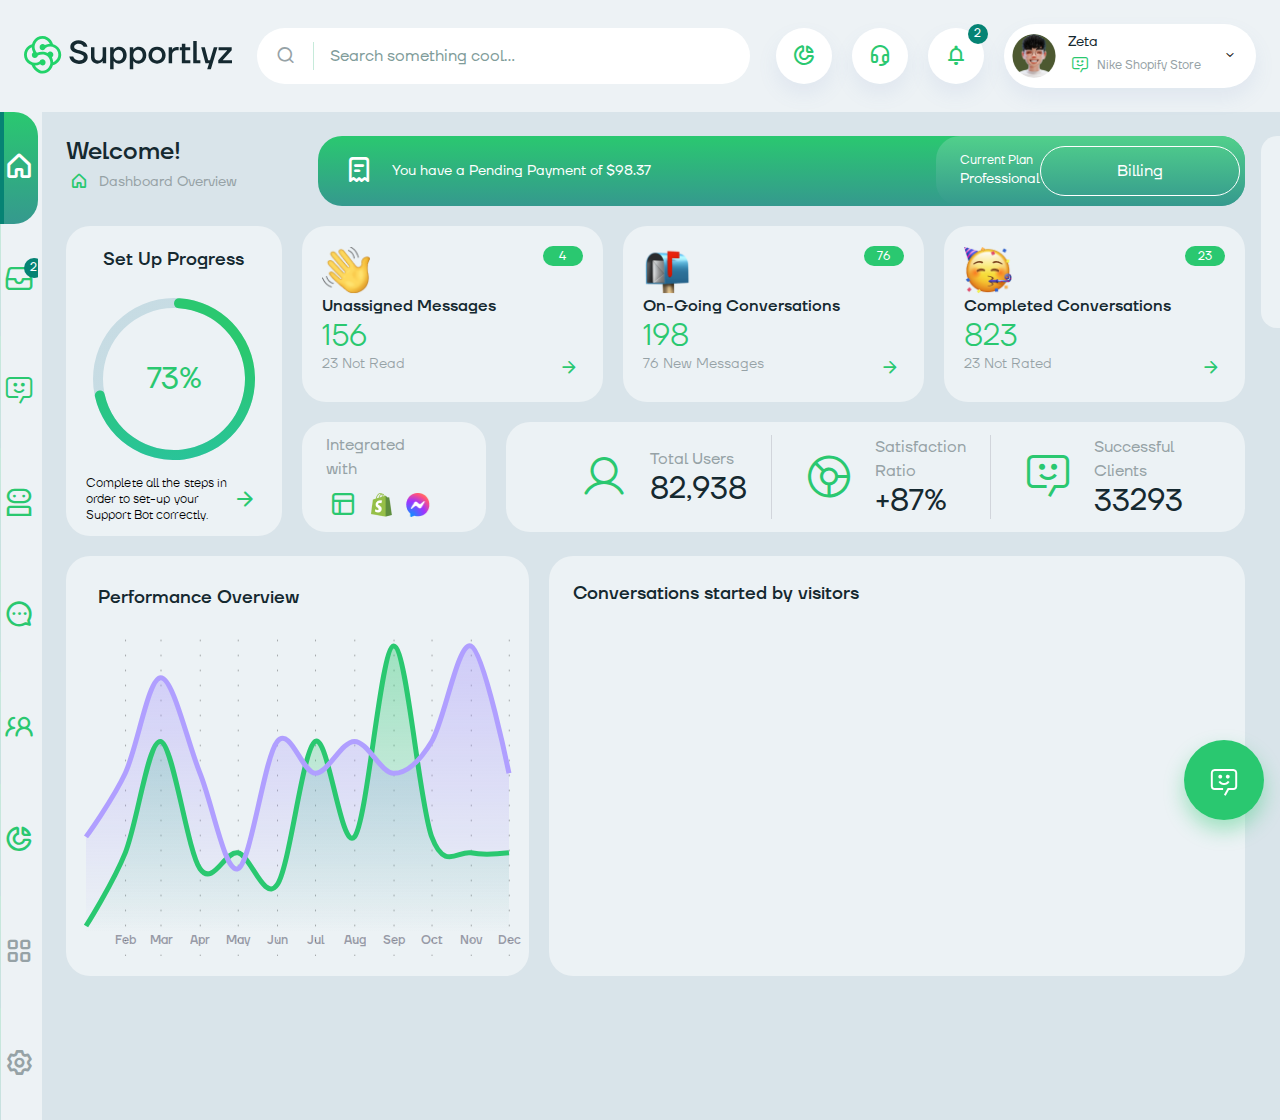
==== src/dashboard.html @ aff9f7aa "fix: Refactor CSS classes and add charts to dashboard.html" ====
<!DOCTYPE html>
<html lang="en">
  <head>
    <meta charset="UTF-8" />
    <meta name="viewport" content="width=device-width, initial-scale=1.0" />
    <link rel="stylesheet" href="assets/css/main.css" />
    <title>Supportlyz Dashboard</title>
  </head>
  <body>
    <main>
      <!-- Header -->
      <div class="flex items-center p-6 bg-geyser-100">
        <div class="flex items-center justify-between w-full">
          <div class="relative h-10 w-52">
            <img src="assets/images/logo.svg" alt="logo" fill priority />
          </div>
          <!-- Search -->
          <div class="search">
            <div class="search-icon">
              <i class="icon-search"></i>
            </div>
            <input
              type="text"
              placeholder="Search something cool..."
              class="search-input"
            />
          </div>

          <div class="relative flex items-center gap-5">
            <button class="button-icon">
              <i class="icon-magnet"></i>
            </button>
            <button class="button-icon">
              <i class="icon-earphones"></i>
            </button>

            <!-- Notifications -->
            <div class="relative">
              <div class="relative">
                <button class="button-icon notification-handler">
                  <i class="icon-bell"></i>
                </button>
                <span
                  class="absolute flex items-center justify-center w-5 h-5 text-xs text-white rounded-full bg-tertiary-900 -top-1 -right-1">
                  2
                </span>
              </div>

              <!-- Notifications Center -->
              <div class="notification-center">
                <div class="flex items-center justify-between mb-4">
                  <h4 class="font-medium">Notifications Center</h4>
                  <div class="cursor-pointer text-penitentiary-400 hover:text-secondary-900">
                    <i class="icon-cog"></i>
                  </div>
                </div>
                <div class="items-start chatbox">
                  <div class="relative">
                    <img
                      src="assets/images/girl.png"
                      class="rounded-full w-11 h-11 max-w-fit"
                      alt="user"
                    />
                    <img
                      src="assets/images/shopify.png"
                      class="absolute w-6 h-6 border-2 border-white rounded-full -bottom-1 -right-1"
                      alt="brand"
                    />
                  </div>
                  <div>
                    <h5 class="text-xs text-penitentiary-900">
                      <b class="font-medium">Wanda Nara</b> sent you a message in the chat
                      <b class="font-medium">#13654</b>
                    </h5>
                    <p class="text-xs text-penitentiary-400">2 minutes ago</p>
                  </div>
                  <div class="text-sm text-secondary-900">
                    <i class="icon-bell"></i>
                  </div>
                </div>
              </div>
            </div>

            <!-- Account -->
            <div class="account group">

              <!-- Account Handler -->
              <div class="flex items-center gap-3 " id="account-handler">
                <img
                  src="assets/images/boy.png"
                  alt="boy"
                  class="rounded-full w-11 h-11" />
                <div>
                  <h4 class="text-sm text-penitentiary-900">Zeta</h4>
                  <p
                    class="flex items-center gap-1 text-xs text-penitentiary-400">
                    <span class="text-lg text-secondary-900">
                      <i class="icon-message"></i>
                    </span>
                    Nike Shopify Store
                  </p>
                </div>
                <span
                  class="px-3 text-[8px] text-secondary-90">
                  <i class="icon-chevron"></i>
                </span>
              </div>

              <!-- Account Dropdwon -->
              <div class="w-[280px] backdrop-blur-md bg-white bg-opacity-30 rounded-2xl absolute top-[120%] z-10 overflow-hidden -left-4 hidden" id="account-dropdown">
                <div class="p-3">
                  <div class="flex items-center w-10 gap-1 px-1 bg-white rounded-full">
                    <img src="assets/images/english.png" alt="flag" class="w-4 h-4 rounded-full">
                    <span class="text-[6px]">
                      <i class="icon-chevron"></i>
                    </span>
                  </div>

                  <div class="flex flex-col items-center justify-center py-5">
                    <div class="relative">
                      <img src="assets/images/nike.png" alt="brand" class="w-16 h-16 mb-3 rounded-full">
                      <span class="absolute top-0 right-0 block w-4 h-4 border-2 border-white rounded-full bg-secondary-900"></span>
                    </div>
                    <h5 class="flex items-center mb-1 font-medium">
                      Nike Shopify Store
                      <span class="text-secondary-900">
                        <i class="icon-chevron text-[8px]"></i>
                      </span>
                    </h5>
                    <p class="flex items-center text-sm text-penitentiary-600">
                      <span class="text-base icon-invoice text-secondary-900"></span>
                      Professional Plan
                    </p>
                  </div>

                </div>
                <div class="p-4 bg-white rounded-t-2xl">
                  <div class="flex items-center justify-between mb-3">
                    <h5 class="text-sm font-medium">Status</h5>
                    <div class="flex gap-3 -mt-12">
                      <button class="button-icon-small">
                        <i class="icon-magnet"></i>
                      </button>
                      <a href="index.html">
                        <button class="button-icon-small">
                          <i class="icon-logout"></i>
                        </button>
                      </a>
                    </div>
                  </div>
                  <div class="relative">
                    <div class="flex items-center justify-between h-10 px-4 mb-3 border-2 rounded-full border-secondary-500 text-secondary-900"  id="status-handler">
                      <p class="text-sm">Connected</p>
                      <span class="text-secondary-900 text-[8px]"><i class="icon-chevron"></i></span>
                    </div>

                    <div class="absolute w-full bg-white rounded-3xl top-[120%] p-3 shadow-gray-20 hidden" id="status-dropdown">
                      <button class="mb-2 button-gray-small">
                        Connected
                      </button>
                      <button class="mb-2 button-gray-small">
                        Disconnected
                      </button>
                      <button class="button-gray-small">
                        Attention Hour
                      </button>
                    </div>
                  </div>
                  <div class="flex items-center justify-between mb-3">
                    <h5 class="py-2 font-medium">Operators</h5>
                     <span class="flex items-center justify-center w-10 h-5 text-xs text-white rounded-full line-normal bg-secondary-900">22</span>
                  </div>

                  <div class="flex items-center gap-2 mb-2 last:mb-0">
                    <img src="assets/images/boy.png" alt="user" class="w-5 h-5 rounded-full">
                    <h6 class="text-xs font-medium text-penitentiary-900">Zeta</h6>
                  </div>

                  <button class="flex items-center justify-center gap-2 mb-3 text-sm cursor-pointer text-secondary-900">
                    <span class="text-lg"><i class="icon-add"></i></span>
                    <p>Add new operator</p>
                  </button>

                  <button class="button-secondary-small">
                    Settings
                  </button>

                </div>
              </div>
            </div>
          </div>
        </div>
      </div>

      <div class="flex">
        <!-- Sidebar -->
        <div class="bg-geyser-100 w-28">
          <div class="relative sidebar-handler">
            <span
              class="absolute z-20 flex items-center justify-center h-5 p-3 text-xs text-white capitalize rounded-full opacity-0 sidebar-label -top-2 left-10 bg-tertiary-900 whitespace-nowrap">
              Dashboard
            </span>
            <div
              class="sidebar-item group sidebar-item-is-active text-secondary-900">
              <div class="relative z-10 text-3xl group-hover:text-white">
                <i class="icon-house"></i>
              </div>
            </div>
          </div>
          <div class="relative sidebar-handler">
            <span
              class="absolute z-20 flex items-center justify-center h-5 p-3 text-xs text-white capitalize transition rounded-full opacity-0 sidebar-label -top-2 left-10 bg-tertiary-900 whitespace-nowrap">
              Messages
            </span>
            <div class="sidebar-item group text-secondary-900">
              <div class="relative z-10 text-3xl group-hover:text-white">
                <i class="icon-inbox"></i>
                <span
                  class="absolute flex items-center justify-center w-5 h-5 text-xs text-white rounded-full bg-tertiary-900 -top-1 -right-1">
                  2
                </span>
              </div>
            </div>
          </div>
          <div class="relative sidebar-handler">
            <span
              class="absolute z-20 flex items-center justify-center h-5 p-3 text-xs text-white capitalize rounded-full opacity-0 -top-2 left-10 bg-tertiary-900 whitespace-nowrap sidebar-label">
              Chatbots
            </span>
            <div class="sidebar-item group text-secondary-900">
              <div class="relative z-10 text-3xl group-hover:text-white">
                <i class="icon-message"></i>
              </div>
            </div>
          </div>
          <div class="relative sidebar-handler">
            <span
              class="absolute z-20 flex items-center justify-center h-5 p-3 text-xs text-white capitalize rounded-full opacity-0 -top-2 left-10 bg-tertiary-900 whitespace-nowrap sidebar-label">
              Sully
            </span>
            <div class="sidebar-item group text-secondary-900">
              <div class="relative z-10 text-3xl group-hover:text-white">
                <i class="icon-robot"></i>
              </div>
            </div>
          </div>
          <div class="relative sidebar-handler">
            <span
              class="absolute z-20 flex items-center justify-center h-5 p-3 text-xs text-white capitalize rounded-full opacity-0 -top-2 left-10 bg-tertiary-900 whitespace-nowrap sidebar-label">
              Mail Marketing
            </span>
            <div class="sidebar-item group text-secondary-900">
              <div class="relative z-10 text-3xl group-hover:text-white">
                <i class="icon-chat"></i>
              </div>
            </div>
          </div>
          <div class="relative sidebar-handler">
            <span
              class="absolute z-20 flex items-center justify-center h-5 p-3 text-xs text-white capitalize rounded-full opacity-0 -top-2 left-10 bg-tertiary-900 whitespace-nowrap sidebar-label">
              Leads
            </span>
            <div class="sidebar-item group text-secondary-900">
              <div class="relative z-10 text-3xl group-hover:text-white">
                <i class="icon-users"></i>
              </div>
            </div>
          </div>
          <div class="relative sidebar-handler">
            <span
              class="absolute z-20 flex items-center justify-center h-5 p-3 text-xs text-white capitalize rounded-full opacity-0 -top-2 left-10 bg-tertiary-900 whitespace-nowrap sidebar-label">
              Analytics
            </span>
            <div class="sidebar-item group text-secondary-900">
              <div class="relative z-10 text-3xl group-hover:text-white">
                <i class="icon-magnet"></i>
              </div>
            </div>
          </div>
          <div class="relative sidebar-handler">
            <span
              class="absolute z-20 flex items-center justify-center h-5 p-3 text-xs text-white capitalize rounded-full opacity-0 -top-2 left-10 bg-tertiary-900 whitespace-nowrap sidebar-label">
              Integrations
            </span>
            <div class="text-penitentiary-400 sidebar-item group">
              <div class="relative z-10 text-3xl group-hover:text-white">
                <i class="icon-integration"></i>
              </div>
            </div>
          </div>
          <div class="relative sidebar-handler">
            <span
              class="absolute z-20 flex items-center justify-center h-5 p-3 text-xs text-white capitalize rounded-full opacity-0 -top-2 left-10 bg-tertiary-900 whitespace-nowrap sidebar-label">
              Settings
            </span>
            <div class="text-penitentiary-400 sidebar-item group">
              <div class="relative z-10 text-3xl group-hover:text-white">
                <i class="icon-cog"></i>
              </div>
            </div>
          </div>
        </div>
        <!-- <Content /> -->
        <div class="relative w-full p-6">
          <div class="flex items-start w-full gap-4">
            <div class="w-full">
              <div class="flex w-full gap-5 mb-5">
                <div class="w-1/5">
                  <h3 class="text-2xl font-medium text-penitentiary-900">Welcome!</h3>
                  <p class="flex items-center gap-2 text-sm text-penitentiary-400">
                    <span class="text-lg text-secondary-900">
                      <i class="icon-house"></i>
                    </span>
                    Dashboard Overview
                  </p>
                </div>

                <!-- <Payment Notification /> -->
                <div
                  class="h-[70px] text-white bg-gradient-to-b overflow-hidden from-secondary-900 to-tertiary-700 rounded-3xl w-4/5 flex justify-between">
                  <p class="flex items-center w-2/3 gap-3 px-5 text-sm">
                    <span class="text-3xl">
                      <i class="icon-invoice"></i>
                    </span>
                    You have a Pending Payment of $98.37
                  </p>
                  <div class="flex items-center justify-between w-1/3 px-6 bg-gradient-to-b from-secondary-700 to-tertiary-700 rounded-3xl">
                    <div>
                      <p class="text-xs">Current Plan</p>
                      <p class="text-sm">Professional</p>
                    </div>
                    <button class="button-outline-white">Billing</button>
                  </div>
                </div>
              </div>
              <div class="flex w-full gap-5 mb-5">
                <!-- Setup Progress  -->
                <a href="#"
                  class="w-full max-w-[341px] bg-white bg-opacity-50 rounded-3xl h-[310px] p-5 flex flex-col justify-between group overflow-hidden">
                  <h4 class="text-lg font-medium text-center text-penitentiary-900">
                    Set Up Progress
                  </h4>

                  <div id="set-up-progress-chart" class="flex items-center justify-center"></div>

                  <div class="transition-all duration-500 h-[32px] group-hover:h-[68px] relative group-hover:translate-y-5">
                    <div class="flex justify-between items-center relative z-10 duration-500 transition-all h-[32px] group-hover:h-[68px]">
                      <p class="text-xs font-light tracking-[0.1px] text-firefly-900 max-w-[238px] block transition-all duration-500 group-hover:translate-y-[calc(100%+1.25rem)] group-hover:opacity-0">Complete all the steps in order to set-up your Support Bot correctly.</p>

                      <span class="relative z-10 text-2xl text-secondary-900 group-hover:text-white">
                        <i class="icon-arrow"></i>
                      </span>
                    </div>
                    <div class="bg-secondary-900 opacity-0 h-[39px] transition-all duration-500 group-hover:opacity-100 group-hover:h-[68px] bottom-0 absolute translate-y-5 group-hover:-translate-y-0 -left-5 -right-5 rounded-[20px] z-0 flex items-center ps-6">
                      <p class="absolute text-base font-medium tracking-[0.1px] text-white transition-all duration-500 translate-y-[calc(100%+1.25rem)]  group-hover:translate-y-0">Complete Set-Up</p>
                    </div>
                  </div>
                </a>

                 <!-- Goals -->
                <div class="w-4/5">
                  <div class="flex gap-5 mb-5">
                    <div class="group goals">
                      <div class="relative z-10 p-5">
                        <div class="flex items-start justify-between">
                          <img src="assets/images/hand.png" alt="hand" class="w-12 h-12">
                          <span class="flex items-center justify-center w-10 h-5 text-xs text-white transition rounded-full line-normal bg-secondary-900 group-hover:bg-white group-hover:text-secondary-900">4</span>
                        </div>
                        <h6 class="text-base font-medium text-penitentiary-900 group-hover:text-white">Unassigned Messages</h6>
                        <h3 class="text-3xl font-light text-secondary-900 group-hover:text-white">156</h3>
                        <div class="flex justify-between">
                          <p class="text-sm font-light text-penitentiary-400 group-hover:text-white">23 Not Read</p>
                          <span class="relative z-10 text-xl text-secondary-900 group-hover:text-white">
                            <i class="icon-arrow"></i>
                          </span>
                        </div>
                      </div>
                    </div>

                    <div class="group goals">
                      <div class="relative z-10 p-5">
                        <div class="flex items-start justify-between">
                          <img src="assets/images/inbox.png" alt="hand" class="w-12 h-12">
                          <span class="flex items-center justify-center w-10 h-5 text-xs text-white transition rounded-full bg-secondary-900 group-hover:bg-white group-hover:text-secondary-900 line-normal">76</span>
                        </div>
                        <h6 class="text-base font-medium text-penitentiary-900 group-hover:text-white">On-Going Conversations</h6>
                        <h3 class="text-3xl font-light text-secondary-900 group-hover:text-white">198</h3>
                        <div class="flex justify-between">
                          <p class="text-sm font-light text-penitentiary-400 group-hover:text-white">76 New Messages</p>
                          <span class="relative z-10 text-xl transition text-secondary-900 group-hover:text-white">
                            <i class="icon-arrow"></i>
                          </span>
                        </div>
                      </div>
                    </div>

                    <div class="group goals">
                      <div class="relative z-10 p-5">
                        <div class="flex items-start justify-between">
                          <img src="assets/images/emoji.png" alt="emoji" class="w-12 h-12">
                          <span class="flex items-center justify-center w-10 h-5 text-xs text-white transition rounded-full bg-secondary-900 group-hover:bg-white group-hover:text-secondary-900 line-normal">23</span>
                        </div>
                        <h6 class="text-base font-medium text-penitentiary-900 group-hover:text-white">Completed Conversations</h6>
                        <h3 class="text-3xl font-light text-secondary-900 group-hover:text-white">823</h3>
                        <div class="flex justify-between">
                          <p class="text-sm font-light text-penitentiary-400 group-hover:text-white">23 Not Rated</p>
                          <span class="relative z-10 text-xl transition text-secondary-900 group-hover:text-white">
                            <i class="icon-arrow"></i>
                          </span>
                        </div>
                      </div>
                    </div>
                  </div>
                  <div class="flex gap-5">

                    <!-- Integration -->
                    <div
                      class="integrations group">
                      <div class="relative z-10 flex flex-col justify-center p-6">
                        <p class="mb-2 text-base text-penitentiary-400 group-hover:text-white">
                          Integrated with
                        </p>
                        <div class="flex items-center gap-3">
                          <span class="text-2xl text-secondary-900 group-hover:text-white">
                            <i class="icon-square"></i>
                          </span>
                          <img
                            src="assets/images/shopify-logo.png"
                            class="w-6 h-6"
                            alt="logo" />
                          <img
                            src="assets/images/messages-logo.png"
                            class="w-6 h-6"
                            alt="logo" />
                        </div>
                      </div>
                      <span
                        class="relative z-10 text-3xl text-white transition translate-x-20 group-hover:translate-x-0">
                        <i class="icon-arrow"></i>
                      </span>
                    </div>

                    <!-- Statistics  -->
                    <div class="statistics group">
                      <div
                        class="relative z-30 flex items-center justify-around h-full pl-10 transition translate-x-0 group-hover:-translate-x-8 [&>*:nth-child(2)]:border-x">
                        <div
                          class="flex items-center gap-3 px-6 border-gray-300 group-hover:text-white">
                          <span
                            class="text-5xl text-secondary-900 group-hover:text-white">
                            <i class="icon-user"></i>
                          </span>
                          <div>
                            <p class="text-penitentiary-400 group-hover:text-white">
                              Total Users
                            </p>
                            <h5
                              class="text-3xl text-penitentiary-900 group-hover:text-white">
                              82,938
                            </h5>
                          </div>
                        </div>

                        <div
                          class="flex items-center gap-3 px-6 border-gray-300 group-hover:text-white">
                          <span
                            class="text-5xl text-secondary-900 group-hover:text-white">
                            <i class="icon-browser"></i>
                          </span>
                          <div>
                            <p class="text-penitentiary-400 group-hover:text-white">
                              Satisfaction Ratio
                            </p>
                            <h5
                              class="text-3xl text-penitentiary-900 group-hover:text-white">
                              +87%
                            </h5>
                          </div>
                        </div>

                        <div
                          class="flex items-center gap-3 px-6 border-gray-300 group-hover:text-white">
                          <span
                            class="text-5xl text-secondary-900 group-hover:text-white">
                            <i class="icon-message"></i>
                          </span>
                          <div>
                            <p class="text-penitentiary-400 group-hover:text-white">
                              Successful Clients
                            </p>
                            <h5
                              class="text-3xl text-penitentiary-900 group-hover:text-white">
                              33293
                            </h5>
                          </div>
                        </div>

                        <span
                          class="text-5xl text-white transition translate-x-20 group-hover:translate-x-0">
                          <i class="icon-arrow"></i>
                        </span>
                      </div>
                    </div>
                  </div>
                </div>
              </div>
              <div class="flex w-full gap-5 mb-5">
                <!-- Performance Overview  -->
                <div class="w-2/5 bg-white bg-opacity-50 rounded-3xl h-[420px] flex flex-col pb-5">
                  <h3 class="text-lg font-medium text-penitentiary-900 px-8 pt-7 pb-3.5">Performance Overview</h3>
                  <div id="performance-overview-chart" class="grow"></div>
                </div>

                <!-- Active Campaigns -->
                <div class="w-3/5 bg-white bg-opacity-50 rounded-3xl h-[420px] p-6">
                  <div class="">
                    <h3 class="text-lg font-medium text-penitentiary-900">Conversations started by visitors</h3>
                  </div>
                </div>
              </div>
            </div>

            <!-- Recent Chats  -->
            <div class="bg-white w-[400px] rounded-2xl p-5 bg-opacity-50">
              <div class="flex items-center justify-between w-full mb-5">
                <h1 class="flex items-center gap-3 text-lg text-penitentiary-900">
                  <span class="text-2xl text-secondary-900">
                    <i class="icon-inbox"></i>
                  </span>
                  <b class="font-medium">Recent Chats</b>
                </h1>
                <span
                  class="px-3 py-px text-sm text-white rounded-full bg-secondary-900">5</span>
              </div>
              <div class="max-h-screen">

                <!-- Message Box -->
                <div class="items-center chatbox">
                  <div class="relative">
                    <img
                      src="assets/images/girl.png"
                      class="w-12 h-12 rounded-full max-w-fit"
                      alt="user"
                    />
                    <img
                      src="assets/images/shopify.png"
                      class="absolute w-6 h-6 border-2 border-white rounded-full -bottom-1 -right-1"
                      alt="brand"
                    />
                  </div>
                  <div class="relative">
                    <div class="flex items-center justify-between w-full mb-1">
                      <b class="text-sm font-medium text-penitentiary-900">Valerie Smith</b>
                      <div class="flex items-center gap-3">
                        <span class="rounded-full text-white text-[10px] w-5 h-5 bg-secondary-900 flex items-center justify-center">
                          25
                        </span>
                        <b class="flex items-center justify-center h-5 px-2 py-1 text-xs font-medium leading-none bg-gray-300 rounded-full text-penitentiary-900">
                          #39872
                        </b>
                      </div>
                    </div>
                    <p class="text-sm leading-4 text-penitentiary-400 line-clamp-2">Lorem ipsum dolor sit amet, consectetur</p>
                  </div>
                </div>

              </div>
            </div>
          </div>


          <!-- Chatbot -->
          <section>

            <!-- Chatbot Box -->
            <div class="fixed z-30 chatbot-box bottom-10 right-10">
              <div class="bg-gradient-to-b from-secondary-900 to-tertiary-900 rounded-t-3xl">
                <div class="flex items-center justify-between p-6">
                  <img src="assets/images/logo-white.svg" alt="logo" class="w-36">
                  <div class="flex items-center gap-3 -mt-16">
                    <!-- Chatbot Notifications Box -->
                    <div class="relative">
                      <button class="button-icon chatbot-notification-handler">
                        <span>
                          <i class="icon-bell"></i>
                        </span>
                      </button>
                      <div class="chatbot-notification-box">
                        <p class="text-sm text-penitentiary-900">Notifications Settings</p>
                        <div class="flex items-center gap-2">
                          <div class="w-8 p-[2px] bg-white border rounded-full border-secondary-500 cursor-pointer">
                            <span class="block w-3 h-3 rounded-full bg-secondary-900"></span>
                          </div>
                          <span class="text-sm text-secondary-900">ON</span>
                        </div>
                      </div>
                    </div>

                    <!-- Chatbot Rating Box -->
                    <div class="relative">
                      <button class="button-icon chatbot-rating-handler">
                        <span>
                          <i class="icon-star"></i>
                        </span>
                      </button>

                      <div class="chatbot-rating-box">
                        <p class="text-sm">Rate this Conversation</p>
                        <div class="flex items-center gap-2">
                          <span class="text-lg cursor-pointer text-penitentiary-400 hover:text-yellow-300">
                            <i class="icon-start-fill"></i>
                          </span>
                          <span class="text-lg cursor-pointer text-penitentiary-400 hover:text-yellow-300">
                            <i class="icon-start-fill"></i>
                          </span>
                          <span class="text-lg cursor-pointer text-penitentiary-400 hover:text-yellow-300">
                            <i class="icon-start-fill"></i>
                          </span>
                          <span class="text-lg cursor-pointer text-penitentiary-400 hover:text-yellow-300">
                            <i class="icon-start-fill"></i>
                          </span>
                          <span class="text-lg cursor-pointer text-penitentiary-400 hover:text-yellow-300">
                            <i class="icon-start-fill"></i>
                          </span>
                        </div>
                      </div>
                    </div>

                    <!-- Close Chatbot Box -->
                    <button class="button-icon chatbot-box-close">
                      <span>
                        <i class="icon-x"></i>
                      </span>
                    </button>
                  </div>
                </div>
                <div class="py-6">
                  <h3 class="mb-3 text-3xl font-bold text-center text-white">Let’s chat! 🥳</h3>
                  <p class="text-sm text-center text-white">Chat with Nike Shopify Store</p>
                </div>

                <div class="flex items-center justify-center gap-3 py-4 bg-tertiary-900 rounded-t-3xl">
                  <div class="relative">
                    <img src="assets/images/boy.png" alt="user">
                    <span class="absolute top-0 right-0 w-3 h-3 rounded-full bg-secondary-900"></span>
                  </div>
                  <p class="text-sm text-white">Our Assistants are Online</p>
                </div>
              </div>

              <!-- Chatbot Body -->
              <div class="p-6 bg-geyser-200 h-[300px] overflow-y-auto">

                <!-- Chat Sent -->
                <div class="flex items-start gap-4 mb-4">
                  <div class="relative">
                    <img src="assets/images/bot.png" alt="bot" class="w-12 h-12 rounded-full">
                    <span class="absolute top-0 right-0 w-3 h-3 rounded-full bg-secondary-900"></span>
                  </div>

                  <div class="relative">
                    <div class="p-3 rounded-xl bg-secondary-900 max-w-[280px] mb-2 relative">
                      <p class="text-sm text-white">Hello 🙋 let me know with anything that i can help you!</p>
                      <div class="-rotate-90 h-0 w-0 border-x-[12px] absolute -left-4 top-6 border-x-transparent border-b-[14px] border-b-secondary-900"></div>
                    </div>
                    <p class="text-xs text-penitentiary-500">Supportlyz - 9:39 AM</p>
                  </div>
                </div>

                <!-- Chat Received -->
                <div class="flex items-start justify-end gap-4 mb-4">
                  <div class="relative">
                    <div class="p-3 rounded-xl bg-white max-w-[280px] mb-2 relative">
                      <p class="text-sm text-penitentiary-900">Hey! 🙋I need some help, im looking for this shoes</p>
                      <div class="rotate-90 h-0 w-0 border-x-[12px] absolute -right-4 top-6 border-x-transparent border-b-[14px] border-b-white"></div>
                    </div>
                    <p class="text-xs text-penitentiary-500">Zeta - 9:40 AM</p>
                  </div>

                  <div class="relative">
                    <img src="assets/images/boy.png" alt="bot" class="w-12 h-12 rounded-full">
                    <span class="absolute top-0 right-0 w-3 h-3 rounded-full bg-secondary-900"></span>
                  </div>
                </div>

                <!-- Chat Received width image -->
                <div class="flex items-start justify-end gap-4">
                  <div class="relative">
                    <div class="p-1 rounded-xl bg-white max-w-[280px] mb-2 relative">
                      <img src="assets/images/shoes.png" alt="shoes" class="w-[280px] h-[160px]">
                      <div class="rotate-90 h-0 w-0 border-x-[12px] absolute -right-4 top-6 border-x-transparent border-b-[14px] border-b-white"></div>
                    </div>
                    <p class="text-xs text-penitentiary-500">Zeta - 9:40 AM</p>
                  </div>

                  <div class="relative">
                    <img src="assets/images/boy.png" alt="bot" class="w-12 h-12 rounded-full">
                    <span class="absolute top-0 right-0 w-3 h-3 rounded-full bg-secondary-900"></span>
                  </div>

                </div>
              </div>

              <!-- Chat Footer -->
              <div class="relative p-4 bg-white rounded-b-3xl">

                <div class="relative flex items-center gap-4 mb-3">
                  <div class="relative">
                    <label class="chatbot-input-label" for="last">Enter your message...</label>
                    <input
                      type="text"
                      class="chatbot-input"
                      placeholder="Enter your message..."
                      onblur="this.placeholder = 'Enter your message...'"
                      onfocus="this.placeholder = ''"
                    >
                  </div>


                  <div class="flex items-center">
                    <span class="flex items-center justify-center w-10 h-10 text-3xl rounded-full cursor-pointer chatbot-emojis-handler text-secondary-900 hover:bg-secondary-900 hover:bg-opacity-30">
                      <i class="icon-happy"></i>
                    </span>
                    <span class="flex items-center justify-center w-10 h-10 text-2xl rounded-full cursor-pointer text-secondary-900 hover:bg-secondary-900 hover:bg-opacity-30">
                      <i class="icon-adjunct"></i>
                    </span>
                  </div>

                  <!--Chat Emojis -->
                  <div class="chatbot-emojis-box">
                    <div class="flex items-center justify-between mb-4">
                      <span class="px-5 py-2 text-2xl border-b cursor-pointer text-secondary-900 border-secondary-500">
                        <i class="icon-clock"></i>
                      </span>
                      <span class="px-5 py-2 text-2xl cursor-pointer text-secondary-900">
                        <i class="icon-happy"></i>
                      </span>
                      <span class="px-5 py-2 text-2xl cursor-pointer text-secondary-900">
                        <i class="icon-coffe"></i>
                      </span>
                      <span class="px-5 py-2 text-2xl cursor-pointer text-secondary-900">
                        <i class="icon-ball"></i>
                      </span>
                    </div>
                    <div class="relative h-12 mb-3 overflow-hidden bg-white rounded-full">
                      <span class="absolute top-0 left-0 flex items-center justify-center h-full px-3 text-xl bg-white text-secondary-900 after:content-[''] after:absolute after:right-1 after-top-0 after:w-px after:h-5 after:bg-gray-100">
                        <i class="icon-search"></i>
                      </span>
                      <input type="text" placeholder="Search here" class="w-full h-full text-xs text-penitentiary-600 outline-none pl-[60px]">
                    </div>
                    <p class="text-xs font-medium text-secondary-900">Frequently used</p>
                    <div class="grid items-center justify-center grid-cols-7 gap-1 py-4">
                      <span>
                        <img src="assets/images/emojis/1.png" alt="emoji" class="w-8 h-8">
                      </span>
                      <span>
                        <img src="assets/images/emojis/2.png" alt="emoji" class="w-8 h-8">
                      </span>
                      <span>
                        <img src="assets/images/emojis/3.png" alt="emoji" class="w-8 h-8">
                      </span>
                      <span>
                        <img src="assets/images/emojis/4.png" alt="emoji" class="w-8 h-8">
                      </span>
                      <span>
                        <img src="assets/images/emojis/5.png" alt="emoji" class="w-8 h-8">
                      </span>
                      <span>
                        <img src="assets/images/emojis/6.png" alt="emoji" class="w-8 h-8">
                      </span>
                      <span>
                        <img src="assets/images/emojis/7.png" alt="emoji" class="w-8 h-8">
                      </span>
                      <span>
                        <img src="assets/images/emojis/8.png" alt="emoji" class="w-8 h-8">
                      </span>
                      <span>
                        <img src="assets/images/emojis/9.png" alt="emoji" class="w-8 h-8">
                      </span>
                      <span>
                        <img src="assets/images/emojis/10.png" alt="emoji" class="w-8 h-8">
                      </span>
                      <span>
                        <img src="assets/images/emojis/11.png" alt="emoji" class="w-8 h-8">
                      </span>
                      <span>
                        <img src="assets/images/emojis/12.png" alt="emoji" class="w-8 h-8">
                      </span>
                      <span>
                        <img src="assets/images/emojis/13.png" alt="emoji" class="w-8 h-8">
                      </span>
                      <span>
                        <img src="assets/images/emojis/14.png" alt="emoji" class="w-8 h-8">
                      </span>
                      <span>
                        <img src="assets/images/emojis/15.png" alt="emoji" class="w-8 h-8">
                      </span>
                      <span>
                        <img src="assets/images/emojis/16.png" alt="emoji" class="w-8 h-8">
                      </span>
                      <span>
                        <img src="assets/images/emojis/17.png" alt="emoji" class="w-8 h-8">
                      </span>
                      <span>
                        <img src="assets/images/emojis/18.png" alt="emoji" class="w-8 h-8">
                      </span>
                      <span>
                        <img src="assets/images/emojis/19.png" alt="emoji" class="w-8 h-8">
                      </span>
                      <span>
                        <img src="assets/images/emojis/20.png" alt="emoji" class="w-8 h-8">
                      </span>
                      <span>
                        <img src="assets/images/emojis/21.png" alt="emoji" class="w-8 h-8">
                      </span>
                    </div>
                  </div>

                  <!-- Chat Sent -->
                  <button class="chatbot-send ">
                    <span class="text-3xl h-7">
                      <i class="icon-send"></i>
                    </span>
                  </button>
                </div>

                <div class="flex justify-center gap-4">
                  <p class="text-xs text-penitentiary-400">Powered by</p>
                  <img src="assets/images/logo.svg" alt="logo" class="w-20">
                </div>
              </div>
            </div>

            <!-- Chatbot Handler -->
            <button class="chatbot-handler">
              <span class="text-3xl h-7">
                <i class="icon-message chatbot-icon"></i>
              </span>
            </button>

          </section>


          <!-- Footer -->
          <!-- <div class="fixed bottom-0 left-0 flex items-center justify-between w-full px-6 py-8">
            <p class="flex items-center gap-3 text-penitentiary-900">
              <img src="assets/images/logo-isotipe.svg" alt="isotipe" class="w-5 h-5">
              <b class="font-medium">Supportlyz</b> © All rights reserved
            </p>
            <div class="flex items-center gap-4">
              <p class="flex items-center gap-1 text-xs text-penitentiary-500">
                Privacy Policy
                <i class="text-base icon-link text-secondary-900"></i>
              </p>
              <p class="flex items-center gap-1 text-xs text-penitentiary-500">
                Terms and Conditions
                <i class="text-base icon-link text-secondary-900"></i>
              </p>
            </div>
          </div> -->
        </div>
      </div>
    </main>
    <script src="assets/js/scripts.js"></script>
    <script src="assets/js/d3.min.js"></script>
    <script src="assets/js/charts.js"></script>
  </body>
</html>
---- src/assets/css/main.css ----
/*
! tailwindcss v3.3.5 | MIT License | https://tailwindcss.com
*/

/*
1. Prevent padding and border from affecting element width. (https://github.com/mozdevs/cssremedy/issues/4)
2. Allow adding a border to an element by just adding a border-width. (https://github.com/tailwindcss/tailwindcss/pull/116)
*/

*,
::before,
::after {
  box-sizing: border-box;
  /* 1 */
  border-width: 0;
  /* 2 */
  border-style: solid;
  /* 2 */
  border-color: #e5e7eb;
  /* 2 */
}

::before,
::after {
  --tw-content: '';
}

/*
1. Use a consistent sensible line-height in all browsers.
2. Prevent adjustments of font size after orientation changes in iOS.
3. Use a more readable tab size.
4. Use the user's configured `sans` font-family by default.
5. Use the user's configured `sans` font-feature-settings by default.
6. Use the user's configured `sans` font-variation-settings by default.
*/

html {
  line-height: 1.5;
  /* 1 */
  -webkit-text-size-adjust: 100%;
  /* 2 */
  -moz-tab-size: 4;
  /* 3 */
  -o-tab-size: 4;
     tab-size: 4;
  /* 3 */
  font-family: ui-sans-serif, system-ui, -apple-system, BlinkMacSystemFont, "Segoe UI", Roboto, "Helvetica Neue", Arial, "Noto Sans", sans-serif, "Apple Color Emoji", "Segoe UI Emoji", "Segoe UI Symbol", "Noto Color Emoji";
  /* 4 */
  font-feature-settings: normal;
  /* 5 */
  font-variation-settings: normal;
  /* 6 */
}

/*
1. Remove the margin in all browsers.
2. Inherit line-height from `html` so users can set them as a class directly on the `html` element.
*/

body {
  margin: 0;
  /* 1 */
  line-height: inherit;
  /* 2 */
}

/*
1. Add the correct height in Firefox.
2. Correct the inheritance of border color in Firefox. (https://bugzilla.mozilla.org/show_bug.cgi?id=190655)
3. Ensure horizontal rules are visible by default.
*/

hr {
  height: 0;
  /* 1 */
  color: inherit;
  /* 2 */
  border-top-width: 1px;
  /* 3 */
}

/*
Add the correct text decoration in Chrome, Edge, and Safari.
*/

abbr:where([title]) {
  -webkit-text-decoration: underline dotted;
          text-decoration: underline dotted;
}

/*
Remove the default font size and weight for headings.
*/

h1,
h2,
h3,
h4,
h5,
h6 {
  font-size: inherit;
  font-weight: inherit;
}

/*
Reset links to optimize for opt-in styling instead of opt-out.
*/

a {
  color: inherit;
  text-decoration: inherit;
}

/*
Add the correct font weight in Edge and Safari.
*/

b,
strong {
  font-weight: bolder;
}

/*
1. Use the user's configured `mono` font family by default.
2. Correct the odd `em` font sizing in all browsers.
*/

code,
kbd,
samp,
pre {
  font-family: ui-monospace, SFMono-Regular, Menlo, Monaco, Consolas, "Liberation Mono", "Courier New", monospace;
  /* 1 */
  font-size: 1em;
  /* 2 */
}

/*
Add the correct font size in all browsers.
*/

small {
  font-size: 80%;
}

/*
Prevent `sub` and `sup` elements from affecting the line height in all browsers.
*/

sub,
sup {
  font-size: 75%;
  line-height: 0;
  position: relative;
  vertical-align: baseline;
}

sub {
  bottom: -0.25em;
}

sup {
  top: -0.5em;
}

/*
1. Remove text indentation from table contents in Chrome and Safari. (https://bugs.chromium.org/p/chromium/issues/detail?id=999088, https://bugs.webkit.org/show_bug.cgi?id=201297)
2. Correct table border color inheritance in all Chrome and Safari. (https://bugs.chromium.org/p/chromium/issues/detail?id=935729, https://bugs.webkit.org/show_bug.cgi?id=195016)
3. Remove gaps between table borders by default.
*/

table {
  text-indent: 0;
  /* 1 */
  border-color: inherit;
  /* 2 */
  border-collapse: collapse;
  /* 3 */
}

/*
1. Change the font styles in all browsers.
2. Remove the margin in Firefox and Safari.
3. Remove default padding in all browsers.
*/

button,
input,
optgroup,
select,
textarea {
  font-family: inherit;
  /* 1 */
  font-feature-settings: inherit;
  /* 1 */
  font-variation-settings: inherit;
  /* 1 */
  font-size: 100%;
  /* 1 */
  font-weight: inherit;
  /* 1 */
  line-height: inherit;
  /* 1 */
  color: inherit;
  /* 1 */
  margin: 0;
  /* 2 */
  padding: 0;
  /* 3 */
}

/*
Remove the inheritance of text transform in Edge and Firefox.
*/

button,
select {
  text-transform: none;
}

/*
1. Correct the inability to style clickable types in iOS and Safari.
2. Remove default button styles.
*/

button,
[type='button'],
[type='reset'],
[type='submit'] {
  -webkit-appearance: button;
  /* 1 */
  background-color: transparent;
  /* 2 */
  background-image: none;
  /* 2 */
}

/*
Use the modern Firefox focus style for all focusable elements.
*/

:-moz-focusring {
  outline: auto;
}

/*
Remove the additional `:invalid` styles in Firefox. (https://github.com/mozilla/gecko-dev/blob/2f9eacd9d3d995c937b4251a5557d95d494c9be1/layout/style/res/forms.css#L728-L737)
*/

:-moz-ui-invalid {
  box-shadow: none;
}

/*
Add the correct vertical alignment in Chrome and Firefox.
*/

progress {
  vertical-align: baseline;
}

/*
Correct the cursor style of increment and decrement buttons in Safari.
*/

::-webkit-inner-spin-button,
::-webkit-outer-spin-button {
  height: auto;
}

/*
1. Correct the odd appearance in Chrome and Safari.
2. Correct the outline style in Safari.
*/

[type='search'] {
  -webkit-appearance: textfield;
  /* 1 */
  outline-offset: -2px;
  /* 2 */
}

/*
Remove the inner padding in Chrome and Safari on macOS.
*/

::-webkit-search-decoration {
  -webkit-appearance: none;
}

/*
1. Correct the inability to style clickable types in iOS and Safari.
2. Change font properties to `inherit` in Safari.
*/

::-webkit-file-upload-button {
  -webkit-appearance: button;
  /* 1 */
  font: inherit;
  /* 2 */
}

/*
Add the correct display in Chrome and Safari.
*/

summary {
  display: list-item;
}

/*
Removes the default spacing and border for appropriate elements.
*/

blockquote,
dl,
dd,
h1,
h2,
h3,
h4,
h5,
h6,
hr,
figure,
p,
pre {
  margin: 0;
}

fieldset {
  margin: 0;
  padding: 0;
}

legend {
  padding: 0;
}

ol,
ul,
menu {
  list-style: none;
  margin: 0;
  padding: 0;
}

/*
Reset default styling for dialogs.
*/

dialog {
  padding: 0;
}

/*
Prevent resizing textareas horizontally by default.
*/

textarea {
  resize: vertical;
}

/*
1. Reset the default placeholder opacity in Firefox. (https://github.com/tailwindlabs/tailwindcss/issues/3300)
2. Set the default placeholder color to the user's configured gray 400 color.
*/

input::-moz-placeholder, textarea::-moz-placeholder {
  opacity: 1;
  /* 1 */
  color: #9ca3af;
  /* 2 */
}

input::placeholder,
textarea::placeholder {
  opacity: 1;
  /* 1 */
  color: #9ca3af;
  /* 2 */
}

/*
Set the default cursor for buttons.
*/

button,
[role="button"] {
  cursor: pointer;
}

/*
Make sure disabled buttons don't get the pointer cursor.
*/

:disabled {
  cursor: default;
}

/*
1. Make replaced elements `display: block` by default. (https://github.com/mozdevs/cssremedy/issues/14)
2. Add `vertical-align: middle` to align replaced elements more sensibly by default. (https://github.com/jensimmons/cssremedy/issues/14#issuecomment-634934210)
   This can trigger a poorly considered lint error in some tools but is included by design.
*/

img,
svg,
video,
canvas,
audio,
iframe,
embed,
object {
  display: block;
  /* 1 */
  vertical-align: middle;
  /* 2 */
}

/*
Constrain images and videos to the parent width and preserve their intrinsic aspect ratio. (https://github.com/mozdevs/cssremedy/issues/14)
*/

img,
video {
  max-width: 100%;
  height: auto;
}

/* Make elements with the HTML hidden attribute stay hidden by default */

[hidden] {
  display: none;
}

*, ::before, ::after {
  --tw-border-spacing-x: 0;
  --tw-border-spacing-y: 0;
  --tw-translate-x: 0;
  --tw-translate-y: 0;
  --tw-rotate: 0;
  --tw-skew-x: 0;
  --tw-skew-y: 0;
  --tw-scale-x: 1;
  --tw-scale-y: 1;
  --tw-pan-x:  ;
  --tw-pan-y:  ;
  --tw-pinch-zoom:  ;
  --tw-scroll-snap-strictness: proximity;
  --tw-gradient-from-position:  ;
  --tw-gradient-via-position:  ;
  --tw-gradient-to-position:  ;
  --tw-ordinal:  ;
  --tw-slashed-zero:  ;
  --tw-numeric-figure:  ;
  --tw-numeric-spacing:  ;
  --tw-numeric-fraction:  ;
  --tw-ring-inset:  ;
  --tw-ring-offset-width: 0px;
  --tw-ring-offset-color: #fff;
  --tw-ring-color: rgb(59 130 246 / 0.5);
  --tw-ring-offset-shadow: 0 0 #0000;
  --tw-ring-shadow: 0 0 #0000;
  --tw-shadow: 0 0 #0000;
  --tw-shadow-colored: 0 0 #0000;
  --tw-blur:  ;
  --tw-brightness:  ;
  --tw-contrast:  ;
  --tw-grayscale:  ;
  --tw-hue-rotate:  ;
  --tw-invert:  ;
  --tw-saturate:  ;
  --tw-sepia:  ;
  --tw-drop-shadow:  ;
  --tw-backdrop-blur:  ;
  --tw-backdrop-brightness:  ;
  --tw-backdrop-contrast:  ;
  --tw-backdrop-grayscale:  ;
  --tw-backdrop-hue-rotate:  ;
  --tw-backdrop-invert:  ;
  --tw-backdrop-opacity:  ;
  --tw-backdrop-saturate:  ;
  --tw-backdrop-sepia:  ;
}

::backdrop {
  --tw-border-spacing-x: 0;
  --tw-border-spacing-y: 0;
  --tw-translate-x: 0;
  --tw-translate-y: 0;
  --tw-rotate: 0;
  --tw-skew-x: 0;
  --tw-skew-y: 0;
  --tw-scale-x: 1;
  --tw-scale-y: 1;
  --tw-pan-x:  ;
  --tw-pan-y:  ;
  --tw-pinch-zoom:  ;
  --tw-scroll-snap-strictness: proximity;
  --tw-gradient-from-position:  ;
  --tw-gradient-via-position:  ;
  --tw-gradient-to-position:  ;
  --tw-ordinal:  ;
  --tw-slashed-zero:  ;
  --tw-numeric-figure:  ;
  --tw-numeric-spacing:  ;
  --tw-numeric-fraction:  ;
  --tw-ring-inset:  ;
  --tw-ring-offset-width: 0px;
  --tw-ring-offset-color: #fff;
  --tw-ring-color: rgb(59 130 246 / 0.5);
  --tw-ring-offset-shadow: 0 0 #0000;
  --tw-ring-shadow: 0 0 #0000;
  --tw-shadow: 0 0 #0000;
  --tw-shadow-colored: 0 0 #0000;
  --tw-blur:  ;
  --tw-brightness:  ;
  --tw-contrast:  ;
  --tw-grayscale:  ;
  --tw-hue-rotate:  ;
  --tw-invert:  ;
  --tw-saturate:  ;
  --tw-sepia:  ;
  --tw-drop-shadow:  ;
  --tw-backdrop-blur:  ;
  --tw-backdrop-brightness:  ;
  --tw-backdrop-contrast:  ;
  --tw-backdrop-grayscale:  ;
  --tw-backdrop-hue-rotate:  ;
  --tw-backdrop-invert:  ;
  --tw-backdrop-opacity:  ;
  --tw-backdrop-saturate:  ;
  --tw-backdrop-sepia:  ;
}

.pointer-events-none {
  pointer-events: none;
}

.fixed {
  position: fixed;
}

.absolute {
  position: absolute;
}

.relative {
  position: relative;
}

.-bottom-1 {
  bottom: -0.25rem;
}

.-left-4 {
  left: -1rem;
}

.-left-5 {
  left: -1.25rem;
}

.-left-\[500px\] {
  left: -500px;
}

.-left-\[8rem\] {
  left: -8rem;
}

.-right-1 {
  right: -0.25rem;
}

.-right-4 {
  right: -1rem;
}

.-right-5 {
  right: -1.25rem;
}

.-top-1 {
  top: -0.25rem;
}

.-top-2 {
  top: -0.5rem;
}

.bottom-0 {
  bottom: 0px;
}

.bottom-10 {
  bottom: 2.5rem;
}

.left-0 {
  left: 0px;
}

.left-10 {
  left: 2.5rem;
}

.left-2\/4 {
  left: 50%;
}

.right-0 {
  right: 0px;
}

.right-10 {
  right: 2.5rem;
}

.right-2 {
  right: 0.5rem;
}

.top-0 {
  top: 0px;
}

.top-12 {
  top: 3rem;
}

.top-2\/4 {
  top: 50%;
}

.top-6 {
  top: 1.5rem;
}

.top-\[120\%\] {
  top: 120%;
}

.z-0 {
  z-index: 0;
}

.z-10 {
  z-index: 10;
}

.z-20 {
  z-index: 20;
}

.z-30 {
  z-index: 30;
}

.z-40 {
  z-index: 40;
}

.mx-auto {
  margin-left: auto;
  margin-right: auto;
}

.my-5 {
  margin-top: 1.25rem;
  margin-bottom: 1.25rem;
}

.-mt-12 {
  margin-top: -3rem;
}

.-mt-16 {
  margin-top: -4rem;
}

.mb-1 {
  margin-bottom: 0.25rem;
}

.mb-2 {
  margin-bottom: 0.5rem;
}

.mb-3 {
  margin-bottom: 0.75rem;
}

.mb-4 {
  margin-bottom: 1rem;
}

.mb-5 {
  margin-bottom: 1.25rem;
}

.mb-6 {
  margin-bottom: 1.5rem;
}

.mb-8 {
  margin-bottom: 2rem;
}

.mt-px {
  margin-top: 1px;
}

.line-clamp-2 {
  overflow: hidden;
  display: -webkit-box;
  -webkit-box-orient: vertical;
  -webkit-line-clamp: 2;
}

.block {
  display: block;
}

.flex {
  display: flex;
}

.inline-flex {
  display: inline-flex;
}

.grid {
  display: grid;
}

.hidden {
  display: none;
}

.h-0 {
  height: 0px;
}

.h-10 {
  height: 2.5rem;
}

.h-11 {
  height: 2.75rem;
}

.h-12 {
  height: 3rem;
}

.h-14 {
  height: 3.5rem;
}

.h-16 {
  height: 4rem;
}

.h-3 {
  height: 0.75rem;
}

.h-3\.5 {
  height: 0.875rem;
}

.h-4 {
  height: 1rem;
}

.h-5 {
  height: 1.25rem;
}

.h-56 {
  height: 14rem;
}

.h-6 {
  height: 1.5rem;
}

.h-7 {
  height: 1.75rem;
}

.h-8 {
  height: 2rem;
}

.h-\[100\%\] {
  height: 100%;
}

.h-\[110px\] {
  height: 110px;
}

.h-\[160px\] {
  height: 160px;
}

.h-\[200px\] {
  height: 200px;
}

.h-\[300px\] {
  height: 300px;
}

.h-\[310px\] {
  height: 310px;
}

.h-\[32px\] {
  height: 32px;
}

.h-\[39px\] {
  height: 39px;
}

.h-\[420px\] {
  height: 420px;
}

.h-\[70px\] {
  height: 70px;
}

.h-full {
  height: 100%;
}

.h-screen {
  height: 100vh;
}

.max-h-\[340px\] {
  max-height: 340px;
}

.max-h-screen {
  max-height: 100vh;
}

.w-0 {
  width: 0px;
}

.w-1\/2 {
  width: 50%;
}

.w-1\/3 {
  width: 33.333333%;
}

.w-1\/5 {
  width: 20%;
}

.w-10 {
  width: 2.5rem;
}

.w-11 {
  width: 2.75rem;
}

.w-12 {
  width: 3rem;
}

.w-14 {
  width: 3.5rem;
}

.w-16 {
  width: 4rem;
}

.w-2\/3 {
  width: 66.666667%;
}

.w-2\/4 {
  width: 50%;
}

.w-2\/5 {
  width: 40%;
}

.w-20 {
  width: 5rem;
}

.w-28 {
  width: 7rem;
}

.w-3 {
  width: 0.75rem;
}

.w-3\.5 {
  width: 0.875rem;
}

.w-3\/5 {
  width: 60%;
}

.w-3\/6 {
  width: 50%;
}

.w-36 {
  width: 9rem;
}

.w-4 {
  width: 1rem;
}

.w-4\/5 {
  width: 80%;
}

.w-5 {
  width: 1.25rem;
}

.w-52 {
  width: 13rem;
}

.w-56 {
  width: 14rem;
}

.w-6 {
  width: 1.5rem;
}

.w-64 {
  width: 16rem;
}

.w-7 {
  width: 1.75rem;
}

.w-8 {
  width: 2rem;
}

.w-80 {
  width: 20rem;
}

.w-\[130px\] {
  width: 130px;
}

.w-\[1600px\] {
  width: 1600px;
}

.w-\[180px\] {
  width: 180px;
}

.w-\[280px\] {
  width: 280px;
}

.w-\[350px\] {
  width: 350px;
}

.w-\[400px\] {
  width: 400px;
}

.w-\[450px\] {
  width: 450px;
}

.w-\[490px\] {
  width: 490px;
}

.w-\[500px\] {
  width: 500px;
}

.w-full {
  width: 100%;
}

.min-w-\[330px\] {
  min-width: 330px;
}

.max-w-\[238px\] {
  max-width: 238px;
}

.max-w-\[280px\] {
  max-width: 280px;
}

.max-w-\[341px\] {
  max-width: 341px;
}

.max-w-\[530px\] {
  max-width: 530px;
}

.max-w-fit {
  max-width: -moz-fit-content;
  max-width: fit-content;
}

.max-w-screen-2xl {
  max-width: 1536px;
}

.grow {
  flex-grow: 1;
}

.-translate-x-2\/4 {
  --tw-translate-x: -50%;
  transform: translate(var(--tw-translate-x), var(--tw-translate-y)) rotate(var(--tw-rotate)) skewX(var(--tw-skew-x)) skewY(var(--tw-skew-y)) scaleX(var(--tw-scale-x)) scaleY(var(--tw-scale-y));
}

.-translate-y-2\/4 {
  --tw-translate-y: -50%;
  transform: translate(var(--tw-translate-x), var(--tw-translate-y)) rotate(var(--tw-rotate)) skewX(var(--tw-skew-x)) skewY(var(--tw-skew-y)) scaleX(var(--tw-scale-x)) scaleY(var(--tw-scale-y));
}

.translate-x-0 {
  --tw-translate-x: 0px;
  transform: translate(var(--tw-translate-x), var(--tw-translate-y)) rotate(var(--tw-rotate)) skewX(var(--tw-skew-x)) skewY(var(--tw-skew-y)) scaleX(var(--tw-scale-x)) scaleY(var(--tw-scale-y));
}

.translate-x-20 {
  --tw-translate-x: 5rem;
  transform: translate(var(--tw-translate-x), var(--tw-translate-y)) rotate(var(--tw-rotate)) skewX(var(--tw-skew-x)) skewY(var(--tw-skew-y)) scaleX(var(--tw-scale-x)) scaleY(var(--tw-scale-y));
}

.translate-y-5 {
  --tw-translate-y: 1.25rem;
  transform: translate(var(--tw-translate-x), var(--tw-translate-y)) rotate(var(--tw-rotate)) skewX(var(--tw-skew-x)) skewY(var(--tw-skew-y)) scaleX(var(--tw-scale-x)) scaleY(var(--tw-scale-y));
}

.translate-y-\[calc\(100\%\+1\.25rem\)\] {
  --tw-translate-y: calc(100% + 1.25rem);
  transform: translate(var(--tw-translate-x), var(--tw-translate-y)) rotate(var(--tw-rotate)) skewX(var(--tw-skew-x)) skewY(var(--tw-skew-y)) scaleX(var(--tw-scale-x)) scaleY(var(--tw-scale-y));
}

.-rotate-45 {
  --tw-rotate: -45deg;
  transform: translate(var(--tw-translate-x), var(--tw-translate-y)) rotate(var(--tw-rotate)) skewX(var(--tw-skew-x)) skewY(var(--tw-skew-y)) scaleX(var(--tw-scale-x)) scaleY(var(--tw-scale-y));
}

.-rotate-90 {
  --tw-rotate: -90deg;
  transform: translate(var(--tw-translate-x), var(--tw-translate-y)) rotate(var(--tw-rotate)) skewX(var(--tw-skew-x)) skewY(var(--tw-skew-y)) scaleX(var(--tw-scale-x)) scaleY(var(--tw-scale-y));
}

.rotate-90 {
  --tw-rotate: 90deg;
  transform: translate(var(--tw-translate-x), var(--tw-translate-y)) rotate(var(--tw-rotate)) skewX(var(--tw-skew-x)) skewY(var(--tw-skew-y)) scaleX(var(--tw-scale-x)) scaleY(var(--tw-scale-y));
}

@keyframes spin {
  to {
    transform: rotate(360deg);
  }
}

.animate-spin-slow {
  animation: spin 25s linear infinite;
}

.cursor-pointer {
  cursor: pointer;
}

.select-none {
  -webkit-user-select: none;
     -moz-user-select: none;
          user-select: none;
}

.list-none {
  list-style-type: none;
}

.grid-cols-7 {
  grid-template-columns: repeat(7, minmax(0, 1fr));
}

.flex-col {
  flex-direction: column;
}

.items-start {
  align-items: flex-start;
}

.items-center {
  align-items: center;
}

.justify-start {
  justify-content: flex-start;
}

.justify-end {
  justify-content: flex-end;
}

.justify-center {
  justify-content: center;
}

.justify-between {
  justify-content: space-between;
}

.justify-around {
  justify-content: space-around;
}

.gap-1 {
  gap: 0.25rem;
}

.gap-2 {
  gap: 0.5rem;
}

.gap-20 {
  gap: 5rem;
}

.gap-28 {
  gap: 7rem;
}

.gap-3 {
  gap: 0.75rem;
}

.gap-4 {
  gap: 1rem;
}

.gap-5 {
  gap: 1.25rem;
}

.overflow-hidden {
  overflow: hidden;
}

.overflow-scroll {
  overflow: scroll;
}

.overflow-y-auto {
  overflow-y: auto;
}

.whitespace-nowrap {
  white-space: nowrap;
}

.rounded-2xl {
  border-radius: 1rem;
}

.rounded-3xl {
  border-radius: 1.5rem;
}

.rounded-\[20px\] {
  border-radius: 20px;
}

.rounded-full {
  border-radius: 9999px;
}

.rounded-xl {
  border-radius: 0.75rem;
}

.rounded-b-3xl {
  border-bottom-right-radius: 1.5rem;
  border-bottom-left-radius: 1.5rem;
}

.rounded-t-2xl {
  border-top-left-radius: 1rem;
  border-top-right-radius: 1rem;
}

.rounded-t-3xl {
  border-top-left-radius: 1.5rem;
  border-top-right-radius: 1.5rem;
}

.border {
  border-width: 1px;
}

.border-0 {
  border-width: 0px;
}

.border-2 {
  border-width: 2px;
}

.border-x-\[12px\] {
  border-left-width: 12px;
  border-right-width: 12px;
}

.border-b {
  border-bottom-width: 1px;
}

.border-b-2 {
  border-bottom-width: 2px;
}

.border-b-\[14px\] {
  border-bottom-width: 14px;
}

.border-emerald-500 {
  --tw-border-opacity: 1;
  border-color: rgb(16 185 129 / var(--tw-border-opacity));
}

.border-gray-300 {
  --tw-border-opacity: 1;
  border-color: rgb(209 213 219 / var(--tw-border-opacity));
}

.border-secondary-500 {
  --tw-border-opacity: 1;
  border-color: rgb(120 217 165 / var(--tw-border-opacity));
}

.border-white {
  --tw-border-opacity: 1;
  border-color: rgb(255 255 255 / var(--tw-border-opacity));
}

.border-x-transparent {
  border-left-color: transparent;
  border-right-color: transparent;
}

.border-b-secondary-500 {
  --tw-border-opacity: 1;
  border-bottom-color: rgb(120 217 165 / var(--tw-border-opacity));
}

.border-b-secondary-900 {
  --tw-border-opacity: 1;
  border-bottom-color: rgb(42 200 112 / var(--tw-border-opacity));
}

.border-b-white {
  --tw-border-opacity: 1;
  border-bottom-color: rgb(255 255 255 / var(--tw-border-opacity));
}

.bg-emerald-500 {
  --tw-bg-opacity: 1;
  background-color: rgb(16 185 129 / var(--tw-bg-opacity));
}

.bg-emerald-900 {
  --tw-bg-opacity: 1;
  background-color: rgb(6 78 59 / var(--tw-bg-opacity));
}

.bg-geyser-100 {
  --tw-bg-opacity: 1;
  background-color: rgb(237 242 245 / var(--tw-bg-opacity));
}

.bg-geyser-200 {
  --tw-bg-opacity: 1;
  background-color: rgb(217 228 234 / var(--tw-bg-opacity));
}

.bg-geyser-300 {
  --tw-bg-opacity: 1;
  background-color: rgb(169 195 208 / var(--tw-bg-opacity));
}

.bg-gray-300 {
  --tw-bg-opacity: 1;
  background-color: rgb(209 213 219 / var(--tw-bg-opacity));
}

.bg-secondary-900 {
  --tw-bg-opacity: 1;
  background-color: rgb(42 200 112 / var(--tw-bg-opacity));
}

.bg-tertiary-900 {
  --tw-bg-opacity: 1;
  background-color: rgb(6 131 116 / var(--tw-bg-opacity));
}

.bg-transparent {
  background-color: transparent;
}

.bg-white {
  --tw-bg-opacity: 1;
  background-color: rgb(255 255 255 / var(--tw-bg-opacity));
}

.bg-opacity-30 {
  --tw-bg-opacity: 0.3;
}

.bg-opacity-50 {
  --tw-bg-opacity: 0.5;
}

.bg-gradient-to-b {
  background-image: linear-gradient(to bottom, var(--tw-gradient-stops));
}

.from-\[\#13DDEA\] {
  --tw-gradient-from: #13DDEA var(--tw-gradient-from-position);
  --tw-gradient-to: rgb(19 221 234 / 0) var(--tw-gradient-to-position);
  --tw-gradient-stops: var(--tw-gradient-from), var(--tw-gradient-to);
}

.from-\[\#53B67E\] {
  --tw-gradient-from: #53B67E var(--tw-gradient-from-position);
  --tw-gradient-to: rgb(83 182 126 / 0) var(--tw-gradient-to-position);
  --tw-gradient-stops: var(--tw-gradient-from), var(--tw-gradient-to);
}

.from-\[\#FF0000\] {
  --tw-gradient-from: #FF0000 var(--tw-gradient-from-position);
  --tw-gradient-to: rgb(255 0 0 / 0) var(--tw-gradient-to-position);
  --tw-gradient-stops: var(--tw-gradient-from), var(--tw-gradient-to);
}

.from-emerald-500 {
  --tw-gradient-from: #10b981 var(--tw-gradient-from-position);
  --tw-gradient-to: rgb(16 185 129 / 0) var(--tw-gradient-to-position);
  --tw-gradient-stops: var(--tw-gradient-from), var(--tw-gradient-to);
}

.from-secondary-700 {
  --tw-gradient-from: #51D08B var(--tw-gradient-from-position);
  --tw-gradient-to: rgb(81 208 139 / 0) var(--tw-gradient-to-position);
  --tw-gradient-stops: var(--tw-gradient-from), var(--tw-gradient-to);
}

.from-secondary-900 {
  --tw-gradient-from: #2AC870 var(--tw-gradient-from-position);
  --tw-gradient-to: rgb(42 200 112 / 0) var(--tw-gradient-to-position);
  --tw-gradient-stops: var(--tw-gradient-from), var(--tw-gradient-to);
}

.to-\[\#29C1AF\] {
  --tw-gradient-to: #29C1AF var(--tw-gradient-to-position);
}

.to-\[\#915EFF\] {
  --tw-gradient-to: #915EFF var(--tw-gradient-to-position);
}

.to-\[\#FFBE5E\] {
  --tw-gradient-to: #FFBE5E var(--tw-gradient-to-position);
}

.to-tertiary-700 {
  --tw-gradient-to: #35998E var(--tw-gradient-to-position);
}

.to-tertiary-900 {
  --tw-gradient-to: #068374 var(--tw-gradient-to-position);
}

.p-1 {
  padding: 0.25rem;
}

.p-3 {
  padding: 0.75rem;
}

.p-4 {
  padding: 1rem;
}

.p-5 {
  padding: 1.25rem;
}

.p-6 {
  padding: 1.5rem;
}

.p-8 {
  padding: 2rem;
}

.p-\[2px\] {
  padding: 2px;
}

.px-1 {
  padding-left: 0.25rem;
  padding-right: 0.25rem;
}

.px-10 {
  padding-left: 2.5rem;
  padding-right: 2.5rem;
}

.px-2 {
  padding-left: 0.5rem;
  padding-right: 0.5rem;
}

.px-3 {
  padding-left: 0.75rem;
  padding-right: 0.75rem;
}

.px-4 {
  padding-left: 1rem;
  padding-right: 1rem;
}

.px-5 {
  padding-left: 1.25rem;
  padding-right: 1.25rem;
}

.px-6 {
  padding-left: 1.5rem;
  padding-right: 1.5rem;
}

.px-8 {
  padding-left: 2rem;
  padding-right: 2rem;
}

.py-1 {
  padding-top: 0.25rem;
  padding-bottom: 0.25rem;
}

.py-2 {
  padding-top: 0.5rem;
  padding-bottom: 0.5rem;
}

.py-3 {
  padding-top: 0.75rem;
  padding-bottom: 0.75rem;
}

.py-4 {
  padding-top: 1rem;
  padding-bottom: 1rem;
}

.py-5 {
  padding-top: 1.25rem;
  padding-bottom: 1.25rem;
}

.py-6 {
  padding-top: 1.5rem;
  padding-bottom: 1.5rem;
}

.py-8 {
  padding-top: 2rem;
  padding-bottom: 2rem;
}

.py-px {
  padding-top: 1px;
  padding-bottom: 1px;
}

.pb-3 {
  padding-bottom: 0.75rem;
}

.pb-3\.5 {
  padding-bottom: 0.875rem;
}

.pb-5 {
  padding-bottom: 1.25rem;
}

.pl-10 {
  padding-left: 2.5rem;
}

.pl-16 {
  padding-left: 4rem;
}

.pl-2 {
  padding-left: 0.5rem;
}

.pl-\[60px\] {
  padding-left: 60px;
}

.ps-6 {
  padding-inline-start: 1.5rem;
}

.pt-7 {
  padding-top: 1.75rem;
}

.text-left {
  text-align: left;
}

.text-center {
  text-align: center;
}

.text-2xl {
  font-size: 1.5rem;
  line-height: 2rem;
}

.text-3xl {
  font-size: 1.875rem;
  line-height: 2.25rem;
}

.text-5xl {
  font-size: 3rem;
  line-height: 1;
}

.text-6xl {
  font-size: 3.75rem;
  line-height: 1;
}

.text-8xl {
  font-size: 6rem;
  line-height: 1;
}

.text-\[10px\] {
  font-size: 10px;
}

.text-\[6px\] {
  font-size: 6px;
}

.text-\[8px\] {
  font-size: 8px;
}

.text-base {
  font-size: 1rem;
  line-height: 1.5rem;
}

.text-lg {
  font-size: 1.125rem;
  line-height: 1.75rem;
}

.text-sm {
  font-size: 0.875rem;
  line-height: 1.25rem;
}

.text-xl {
  font-size: 1.25rem;
  line-height: 1.75rem;
}

.text-xs {
  font-size: 0.75rem;
  line-height: 1rem;
}

.font-bold {
  font-weight: 700;
}

.font-light {
  font-weight: 300;
}

.font-medium {
  font-weight: 500;
}

.capitalize {
  text-transform: capitalize;
}

.leading-4 {
  line-height: 1rem;
}

.leading-none {
  line-height: 1;
}

.tracking-\[0\.1px\] {
  letter-spacing: 0.1px;
}

.text-black {
  --tw-text-opacity: 1;
  color: rgb(0 0 0 / var(--tw-text-opacity));
}

.text-emerald-400 {
  --tw-text-opacity: 1;
  color: rgb(52 211 153 / var(--tw-text-opacity));
}

.text-emerald-500 {
  --tw-text-opacity: 1;
  color: rgb(16 185 129 / var(--tw-text-opacity));
}

.text-gray-400 {
  --tw-text-opacity: 1;
  color: rgb(156 163 175 / var(--tw-text-opacity));
}

.text-gray-500 {
  --tw-text-opacity: 1;
  color: rgb(107 114 128 / var(--tw-text-opacity));
}

.text-gray-600 {
  --tw-text-opacity: 1;
  color: rgb(75 85 99 / var(--tw-text-opacity));
}

.text-penitentiary-400 {
  --tw-text-opacity: 1;
  color: rgb(150 162 166 / var(--tw-text-opacity));
}

.text-penitentiary-500 {
  --tw-text-opacity: 1;
  color: rgb(107 122 127 / var(--tw-text-opacity));
}

.text-penitentiary-600 {
  --tw-text-opacity: 1;
  color: rgb(86 102 107 / var(--tw-text-opacity));
}

.text-penitentiary-900 {
  --tw-text-opacity: 1;
  color: rgb(21 41 48 / var(--tw-text-opacity));
}

.text-secondary-900 {
  --tw-text-opacity: 1;
  color: rgb(42 200 112 / var(--tw-text-opacity));
}

.text-slate-500 {
  --tw-text-opacity: 1;
  color: rgb(100 116 139 / var(--tw-text-opacity));
}

.text-white {
  --tw-text-opacity: 1;
  color: rgb(255 255 255 / var(--tw-text-opacity));
}

.placeholder-gray-400::-moz-placeholder {
  --tw-placeholder-opacity: 1;
  color: rgb(156 163 175 / var(--tw-placeholder-opacity));
}

.placeholder-gray-400::placeholder {
  --tw-placeholder-opacity: 1;
  color: rgb(156 163 175 / var(--tw-placeholder-opacity));
}

.opacity-0 {
  opacity: 0;
}

.shadow-gray-20 {
  --tw-shadow: 0 10px 20px rgba(104, 134, 193, 0.20);
  --tw-shadow-colored: 0 10px 20px var(--tw-shadow-color);
  box-shadow: var(--tw-ring-offset-shadow, 0 0 #0000), var(--tw-ring-shadow, 0 0 #0000), var(--tw-shadow);
}

.outline-none {
  outline: 2px solid transparent;
  outline-offset: 2px;
}

.backdrop-blur-md {
  --tw-backdrop-blur: blur(12px);
  -webkit-backdrop-filter: var(--tw-backdrop-blur) var(--tw-backdrop-brightness) var(--tw-backdrop-contrast) var(--tw-backdrop-grayscale) var(--tw-backdrop-hue-rotate) var(--tw-backdrop-invert) var(--tw-backdrop-opacity) var(--tw-backdrop-saturate) var(--tw-backdrop-sepia);
          backdrop-filter: var(--tw-backdrop-blur) var(--tw-backdrop-brightness) var(--tw-backdrop-contrast) var(--tw-backdrop-grayscale) var(--tw-backdrop-hue-rotate) var(--tw-backdrop-invert) var(--tw-backdrop-opacity) var(--tw-backdrop-saturate) var(--tw-backdrop-sepia);
}

.transition {
  transition-property: color, background-color, border-color, text-decoration-color, fill, stroke, opacity, box-shadow, transform, filter, -webkit-backdrop-filter;
  transition-property: color, background-color, border-color, text-decoration-color, fill, stroke, opacity, box-shadow, transform, filter, backdrop-filter;
  transition-property: color, background-color, border-color, text-decoration-color, fill, stroke, opacity, box-shadow, transform, filter, backdrop-filter, -webkit-backdrop-filter;
  transition-timing-function: cubic-bezier(0.4, 0, 0.2, 1);
  transition-duration: 150ms;
}

.transition-all {
  transition-property: all;
  transition-timing-function: cubic-bezier(0.4, 0, 0.2, 1);
  transition-duration: 150ms;
}

.transition-opacity {
  transition-property: opacity;
  transition-timing-function: cubic-bezier(0.4, 0, 0.2, 1);
  transition-duration: 150ms;
}

.duration-500 {
  transition-duration: 500ms;
}

@font-face {
  font-family: "TT Firs Neue Trial Var Roman";

  src: url("../fonts/tt-firs-neue-trial-var-roman.ttf") format("truetype");

  font-display: swap;

  font-weight: 100 400 500 900;
}

@font-face {
  font-family: "fontello";

  src: url("../fonts/fontello.ttf") format("truetype");

  font-weight: normal;

  font-style: normal;
}

body {
  height: 100%;
  --tw-bg-opacity: 1;
  background-color: rgb(217 228 234 / var(--tw-bg-opacity));
  font-size: 1rem;
  line-height: 1.5rem;
  font-family: "TT Firs Neue Trial Var Roman";
  font-size: 16px;
}

/*********** COMPONENTS ***********/

/************* Icons ***********/

[class^="icon-"]:before, [class*=" icon-"]:before {
  font-family: "fontello";
  font-style: normal;
  font-weight: normal;
  speak: never;
  display: inline-block;
  text-decoration: inherit;
  width: 1em;
  margin-right: .2em;
  text-align: center;
  font-variant: normal;
  text-transform: none;
  line-height: 1em;
  margin-left: .2em;
  -webkit-font-smoothing: antialiased;
  -moz-osx-font-smoothing: grayscale;
}

.icon-chat:before {
  content: '\e800';
}

/* '' */

.icon-adjunct:before {
  content: '\e801';
}

/* '' */

.icon-cog:before {
  content: '\e802';
}

/* '' */

.icon-earphones:before {
  content: '\e803';
}

/* '' */

.icon-ecommerce:before {
  content: '\e804';
}

/* '' */

.icon-house:before {
  content: '\e805';
}

/* '' */

.icon-logout:before {
  content: '\e806';
}

/* '' */

.icon-inbox:before {
  content: '\e807';
}

/* '' */

.icon-integration:before {
  content: '\e808';
}

/* '' */

.icon-invoice:before {
  content: '\e809';
}

/* '' */

.icon-link:before {
  content: '\e80a';
}

/* '' */

.icon-magnet:before {
  content: '\e80b';
}

/* '' */

.icon-message:before {
  content: '\e80c';
}

/* '' */

.icon-picture:before {
  content: '\e80d';
}

/* '' */

.icon-robot:before {
  content: '\e80e';
}

/* '' */

.icon-search:before {
  content: '\e80f';
}

/* '' */

.icon-add:before {
  content: '\e810';
}

/* '' */

.icon-user:before {
  content: '\e811';
}

/* '' */

.icon-users:before {
  content: '\e812';
}

/* '' */

.icon-arrow:before {
  content: '\e813';
}

/* '' */

.icon-bell:before {
  content: '\e814';
}

/* '' */

.icon-browser:before {
  content: '\e815';
}

/* '' */

.icon-square:before {
  content: '\e816';
}

/* '' */

.icon-hyperlink:before {
  content: '\e817';
}

/* '' */

.icon-forgot:before {
  content: '\e818';
}

/* '' */

.icon-envelope:before {
  content: '\e819';
}

/* '' */

.icon-happy:before {
  content: '\e81a';
}

/* '' */

.icon-lock:before {
  content: '\e81b';
}

/* '' */

.icon-shopify:before {
  content: '\e81c';
}

/* '' */

.icon-gmail:before {
  content: '\e81d';
}

/* '' */

.icon-hide:before {
  content: '\e81e';
}

/* '' */

.icon-card:before {
  content: '\e81f';
}

/* '' */

.icon-send:before {
  content: '\e820';
}

/* '' */

.icon-chevron:before {
  content: '\e821';
}

/* '' */

.icon-signup:before {
  content: '\e822';
}

/* '' */

.icon-check:before {
  content: '\e823';
}

/* '' */

.icon-x:before {
  content: '\e824';
}

/* '' */

.icon-star:before {
  content: '\e825';
}

/* '' */

.icon-pen:before {
  content: '\e826';
}

/* '' */

.icon-ball:before {
  content: '\e827';
}

/* '' */

.icon-add-1:before {
  content: '\e828';
}

/* '' */

.icon-clock:before {
  content: '\e829';
}

/* '' */

.icon-coffe:before {
  content: '\e82a';
}

/* '' */

.icon-start-fill:before {
  content: '\e82b';
}

/* '' */

.icon-hands:before {
  content: '\e82c';
}

/* '' */

.icon-briefcase:before {
  content: '\e82d';
}

/* '' */

.icon-sully:before {
  content: '\e82e';
}

/* '' */

.icon-show:before {
  content: '\e82f';
}

/* '' */

/************* Buttons ***********/

/* Button Icon */

.button-icon {
  display: flex;
  height: 3.5rem;
  width: 3.5rem;
  cursor: pointer;
  align-items: center;
  justify-content: center;
  border-radius: 9999px;
  --tw-bg-opacity: 1;
  background-color: rgb(255 255 255 / var(--tw-bg-opacity));
  text-align: center;
  font-size: 1.5rem;
  line-height: 2rem;
  --tw-text-opacity: 1;
  color: rgb(42 200 112 / var(--tw-text-opacity));
  --tw-shadow: 0 10px 20px rgba(104, 134, 193, 0.10);
  --tw-shadow-colored: 0 10px 20px var(--tw-shadow-color);
  box-shadow: var(--tw-ring-offset-shadow, 0 0 #0000), var(--tw-ring-shadow, 0 0 #0000), var(--tw-shadow);
  transition-property: color, background-color, border-color, text-decoration-color, fill, stroke, opacity, box-shadow, transform, filter, -webkit-backdrop-filter;
  transition-property: color, background-color, border-color, text-decoration-color, fill, stroke, opacity, box-shadow, transform, filter, backdrop-filter;
  transition-property: color, background-color, border-color, text-decoration-color, fill, stroke, opacity, box-shadow, transform, filter, backdrop-filter, -webkit-backdrop-filter;
  transition-timing-function: cubic-bezier(0.4, 0, 0.2, 1);
  transition-delay: 100ms;
  transition-duration: 500ms;
}

.button-icon:hover {
  --tw-bg-opacity: 1;
  background-color: rgb(42 200 112 / var(--tw-bg-opacity));
  --tw-text-opacity: 1;
  color: rgb(255 255 255 / var(--tw-text-opacity));
  --tw-shadow: 0 10px 20px rgba(42, 200, 112, 0.4);
  --tw-shadow-colored: 0 10px 20px var(--tw-shadow-color);
  box-shadow: var(--tw-ring-offset-shadow, 0 0 #0000), var(--tw-ring-shadow, 0 0 #0000), var(--tw-shadow);
}

.button-icon-is-active {
  display: flex;
  height: 3.5rem;
  width: 3.5rem;
  cursor: pointer;
  align-items: center;
  justify-content: center;
  border-radius: 9999px;
  --tw-bg-opacity: 1;
  background-color: rgb(42 200 112 / var(--tw-bg-opacity));
  text-align: center;
  font-size: 1.5rem;
  line-height: 2rem;
  --tw-text-opacity: 1;
  color: rgb(255 255 255 / var(--tw-text-opacity));
  --tw-shadow: 0 10px 20px rgba(42, 200, 112, 0.4);
  --tw-shadow-colored: 0 10px 20px var(--tw-shadow-color);
  box-shadow: var(--tw-ring-offset-shadow, 0 0 #0000), var(--tw-ring-shadow, 0 0 #0000), var(--tw-shadow);
  transition-property: color, background-color, border-color, text-decoration-color, fill, stroke, opacity, box-shadow, transform, filter, -webkit-backdrop-filter;
  transition-property: color, background-color, border-color, text-decoration-color, fill, stroke, opacity, box-shadow, transform, filter, backdrop-filter;
  transition-property: color, background-color, border-color, text-decoration-color, fill, stroke, opacity, box-shadow, transform, filter, backdrop-filter, -webkit-backdrop-filter;
  transition-timing-function: cubic-bezier(0.4, 0, 0.2, 1);
  transition-delay: 100ms;
  transition-duration: 500ms;
}

.button-icon-small {
  display: flex;
  height: 2.5rem;
  width: 2.5rem;
  cursor: pointer;
  align-items: center;
  justify-content: center;
  border-radius: 9999px;
  --tw-bg-opacity: 1;
  background-color: rgb(255 255 255 / var(--tw-bg-opacity));
  text-align: center;
  font-size: 1.25rem;
  line-height: 1.75rem;
  --tw-text-opacity: 1;
  color: rgb(42 200 112 / var(--tw-text-opacity));
  --tw-shadow: 0 10px 20px rgba(104, 134, 193, 0.10);
  --tw-shadow-colored: 0 10px 20px var(--tw-shadow-color);
  box-shadow: var(--tw-ring-offset-shadow, 0 0 #0000), var(--tw-ring-shadow, 0 0 #0000), var(--tw-shadow);
  transition-property: color, background-color, border-color, text-decoration-color, fill, stroke, opacity, box-shadow, transform, filter, -webkit-backdrop-filter;
  transition-property: color, background-color, border-color, text-decoration-color, fill, stroke, opacity, box-shadow, transform, filter, backdrop-filter;
  transition-property: color, background-color, border-color, text-decoration-color, fill, stroke, opacity, box-shadow, transform, filter, backdrop-filter, -webkit-backdrop-filter;
  transition-timing-function: cubic-bezier(0.4, 0, 0.2, 1);
  transition-delay: 100ms;
  transition-duration: 500ms;
}

.button-icon-small:hover {
  --tw-bg-opacity: 1;
  background-color: rgb(42 200 112 / var(--tw-bg-opacity));
  --tw-text-opacity: 1;
  color: rgb(255 255 255 / var(--tw-text-opacity));
  --tw-shadow: 0 10px 20px rgba(42, 200, 112, 0.4);
  --tw-shadow-colored: 0 10px 20px var(--tw-shadow-color);
  box-shadow: var(--tw-ring-offset-shadow, 0 0 #0000), var(--tw-ring-shadow, 0 0 #0000), var(--tw-shadow);
}

.button-icon-outline {
  display: flex;
  height: 3.5rem;
  width: 3.5rem;
  cursor: pointer;
  align-items: center;
  justify-content: center;
  border-radius: 9999px;
  border-width: 1px;
  --tw-border-opacity: 1;
  border-color: rgb(120 217 165 / var(--tw-border-opacity));
  background-color: transparent;
  text-align: center;
  font-size: 1.5rem;
  line-height: 2rem;
  --tw-text-opacity: 1;
  color: rgb(42 200 112 / var(--tw-text-opacity));
  --tw-shadow: 0 10px 20px rgba(104, 134, 193, 0.10);
  --tw-shadow-colored: 0 10px 20px var(--tw-shadow-color);
  box-shadow: var(--tw-ring-offset-shadow, 0 0 #0000), var(--tw-ring-shadow, 0 0 #0000), var(--tw-shadow);
  transition-property: color, background-color, border-color, text-decoration-color, fill, stroke, opacity, box-shadow, transform, filter, -webkit-backdrop-filter;
  transition-property: color, background-color, border-color, text-decoration-color, fill, stroke, opacity, box-shadow, transform, filter, backdrop-filter;
  transition-property: color, background-color, border-color, text-decoration-color, fill, stroke, opacity, box-shadow, transform, filter, backdrop-filter, -webkit-backdrop-filter;
  transition-timing-function: cubic-bezier(0.4, 0, 0.2, 1);
  transition-delay: 100ms;
  transition-duration: 500ms;
}

.button-icon-outline:hover {
  --tw-bg-opacity: 1;
  background-color: rgb(42 200 112 / var(--tw-bg-opacity));
  --tw-text-opacity: 1;
  color: rgb(255 255 255 / var(--tw-text-opacity));
  --tw-shadow: 0 10px 20px rgba(42, 200, 112, 0.4);
  --tw-shadow-colored: 0 10px 20px var(--tw-shadow-color);
  box-shadow: var(--tw-ring-offset-shadow, 0 0 #0000), var(--tw-ring-shadow, 0 0 #0000), var(--tw-shadow);
}

/* Button */

.button-gray-small {
  display: flex;
  width: 100%;
  cursor: pointer;
  align-items: center;
  justify-content: center;
  gap: 0.5rem;
  border-radius: 9999px;
  --tw-bg-opacity: 1;
  background-color: rgb(209 213 219 / var(--tw-bg-opacity));
  padding-top: 0.5rem;
  padding-bottom: 0.5rem;
  font-size: 0.875rem;
  line-height: 1.25rem;
  --tw-text-opacity: 1;
  color: rgb(21 41 48 / var(--tw-text-opacity));
  transition-property: color, background-color, border-color, text-decoration-color, fill, stroke, opacity, box-shadow, transform, filter, -webkit-backdrop-filter;
  transition-property: color, background-color, border-color, text-decoration-color, fill, stroke, opacity, box-shadow, transform, filter, backdrop-filter;
  transition-property: color, background-color, border-color, text-decoration-color, fill, stroke, opacity, box-shadow, transform, filter, backdrop-filter, -webkit-backdrop-filter;
  transition-timing-function: cubic-bezier(0.4, 0, 0.2, 1);
  transition-delay: 100ms;
  transition-duration: 500ms;
}

.button-gray-small:hover {
  --tw-bg-opacity: 1;
  background-color: rgb(42 200 112 / var(--tw-bg-opacity));
  --tw-text-opacity: 1;
  color: rgb(255 255 255 / var(--tw-text-opacity));
  --tw-shadow: 0 10px 20px rgba(42, 200, 112, 0.4);
  --tw-shadow-colored: 0 10px 20px var(--tw-shadow-color);
  box-shadow: var(--tw-ring-offset-shadow, 0 0 #0000), var(--tw-ring-shadow, 0 0 #0000), var(--tw-shadow);
}

.button-secondary-small {
  display: flex;
  width: 100%;
  cursor: pointer;
  align-items: center;
  justify-content: center;
  gap: 0.5rem;
  border-radius: 9999px;
  --tw-bg-opacity: 1;
  background-color: rgb(42 200 112 / var(--tw-bg-opacity));
  padding-top: 0.5rem;
  padding-bottom: 0.5rem;
  font-size: 0.875rem;
  line-height: 1.25rem;
  --tw-text-opacity: 1;
  color: rgb(255 255 255 / var(--tw-text-opacity));
  transition-property: color, background-color, border-color, text-decoration-color, fill, stroke, opacity, box-shadow, transform, filter, -webkit-backdrop-filter;
  transition-property: color, background-color, border-color, text-decoration-color, fill, stroke, opacity, box-shadow, transform, filter, backdrop-filter;
  transition-property: color, background-color, border-color, text-decoration-color, fill, stroke, opacity, box-shadow, transform, filter, backdrop-filter, -webkit-backdrop-filter;
  transition-timing-function: cubic-bezier(0.4, 0, 0.2, 1);
  transition-delay: 100ms;
  transition-duration: 500ms;
}

.button-secondary-small:hover {
  --tw-bg-opacity: 1;
  background-color: rgb(42 200 112 / var(--tw-bg-opacity));
  --tw-shadow: 0 10px 20px rgba(42, 200, 112, 0.4);
  --tw-shadow-colored: 0 10px 20px var(--tw-shadow-color);
  box-shadow: var(--tw-ring-offset-shadow, 0 0 #0000), var(--tw-ring-shadow, 0 0 #0000), var(--tw-shadow);
}

.button-white-small {
  display: flex;
  width: 100%;
  cursor: pointer;
  align-items: center;
  justify-content: center;
  gap: 0.5rem;
  border-radius: 9999px;
  --tw-bg-opacity: 1;
  background-color: rgb(42 200 112 / var(--tw-bg-opacity));
  padding-top: 0.5rem;
  padding-bottom: 0.5rem;
  font-size: 0.875rem;
  line-height: 1.25rem;
  --tw-text-opacity: 1;
  color: rgb(255 255 255 / var(--tw-text-opacity));
  transition-property: color, background-color, border-color, text-decoration-color, fill, stroke, opacity, box-shadow, transform, filter, -webkit-backdrop-filter;
  transition-property: color, background-color, border-color, text-decoration-color, fill, stroke, opacity, box-shadow, transform, filter, backdrop-filter;
  transition-property: color, background-color, border-color, text-decoration-color, fill, stroke, opacity, box-shadow, transform, filter, backdrop-filter, -webkit-backdrop-filter;
  transition-timing-function: cubic-bezier(0.4, 0, 0.2, 1);
  transition-delay: 100ms;
  transition-duration: 500ms;
}

.button-white-small:hover {
  --tw-bg-opacity: 1;
  background-color: rgb(42 200 112 / var(--tw-bg-opacity));
  --tw-shadow: 0 10px 20px rgba(42, 200, 112, 0.4);
  --tw-shadow-colored: 0 10px 20px var(--tw-shadow-color);
  box-shadow: var(--tw-ring-offset-shadow, 0 0 #0000), var(--tw-ring-shadow, 0 0 #0000), var(--tw-shadow);
}

.button-outline-white {
  min-width: 200px;
  border-radius: 9999px;
  border-width: 1px;
  --tw-border-opacity: 1;
  border-color: rgb(255 255 255 / var(--tw-border-opacity));
  padding-left: 1.5rem;
  padding-right: 1.5rem;
  padding-top: 0.75rem;
  padding-bottom: 0.75rem;
  font-size: 1rem;
  line-height: 1.5rem;
  --tw-text-opacity: 1;
  color: rgb(255 255 255 / var(--tw-text-opacity));
  transition-property: color, background-color, border-color, text-decoration-color, fill, stroke, opacity, box-shadow, transform, filter, -webkit-backdrop-filter;
  transition-property: color, background-color, border-color, text-decoration-color, fill, stroke, opacity, box-shadow, transform, filter, backdrop-filter;
  transition-property: color, background-color, border-color, text-decoration-color, fill, stroke, opacity, box-shadow, transform, filter, backdrop-filter, -webkit-backdrop-filter;
  transition-timing-function: cubic-bezier(0.4, 0, 0.2, 1);
  transition-delay: 100ms;
  transition-duration: 500ms;
}

.button-outline-white:hover {
  --tw-bg-opacity: 1;
  background-color: rgb(255 255 255 / var(--tw-bg-opacity));
  --tw-text-opacity: 1;
  color: rgb(42 200 112 / var(--tw-text-opacity));
  --tw-shadow: 0 10px 20px rgba(42, 200, 112, 0.4);
  --tw-shadow-colored: 0 10px 20px var(--tw-shadow-color);
  box-shadow: var(--tw-ring-offset-shadow, 0 0 #0000), var(--tw-ring-shadow, 0 0 #0000), var(--tw-shadow);
}

.button-secondary {
  display: flex;
  width: 100%;
  cursor: pointer;
  align-items: center;
  justify-content: center;
  gap: 0.5rem;
  border-radius: 9999px;
  --tw-bg-opacity: 1;
  background-color: rgb(42 200 112 / var(--tw-bg-opacity));
  padding-left: 1.5rem;
  padding-right: 1.5rem;
  padding-top: 0.75rem;
  padding-bottom: 0.75rem;
  font-size: 1rem;
  line-height: 1.5rem;
  --tw-text-opacity: 1;
  color: rgb(255 255 255 / var(--tw-text-opacity));
  transition-property: color, background-color, border-color, text-decoration-color, fill, stroke, opacity, box-shadow, transform, filter, -webkit-backdrop-filter;
  transition-property: color, background-color, border-color, text-decoration-color, fill, stroke, opacity, box-shadow, transform, filter, backdrop-filter;
  transition-property: color, background-color, border-color, text-decoration-color, fill, stroke, opacity, box-shadow, transform, filter, backdrop-filter, -webkit-backdrop-filter;
  transition-timing-function: cubic-bezier(0.4, 0, 0.2, 1);
  transition-delay: 100ms;
  transition-duration: 500ms;
}

.button-secondary:hover {
  --tw-bg-opacity: 1;
  background-color: rgb(42 200 112 / var(--tw-bg-opacity));
  --tw-shadow: 0 10px 20px rgba(42, 200, 112, 0.4);
  --tw-shadow-colored: 0 10px 20px var(--tw-shadow-color);
  box-shadow: var(--tw-ring-offset-shadow, 0 0 #0000), var(--tw-ring-shadow, 0 0 #0000), var(--tw-shadow);
}

.button-connect {
  display: flex;
  width: 100%;
  cursor: pointer;
  align-items: center;
  gap: 0.5rem;
  border-radius: 9999px;
  --tw-bg-opacity: 1;
  background-color: rgb(6 131 116 / var(--tw-bg-opacity));
  padding-left: 0.75rem;
  padding-right: 0.75rem;
  padding-top: 0.75rem;
  padding-bottom: 0.75rem;
  font-size: 1rem;
  line-height: 1.5rem;
  --tw-text-opacity: 1;
  color: rgb(255 255 255 / var(--tw-text-opacity));
  transition-property: color, background-color, border-color, text-decoration-color, fill, stroke, opacity, box-shadow, transform, filter, -webkit-backdrop-filter;
  transition-property: color, background-color, border-color, text-decoration-color, fill, stroke, opacity, box-shadow, transform, filter, backdrop-filter;
  transition-property: color, background-color, border-color, text-decoration-color, fill, stroke, opacity, box-shadow, transform, filter, backdrop-filter, -webkit-backdrop-filter;
  transition-timing-function: cubic-bezier(0.4, 0, 0.2, 1);
  transition-delay: 100ms;
  transition-duration: 500ms;
}

.button-connect:hover {
  --tw-bg-opacity: 1;
  background-color: rgb(42 200 112 / var(--tw-bg-opacity));
  --tw-shadow: 0 10px 20px rgba(42, 200, 112, 0.4);
  --tw-shadow-colored: 0 10px 20px var(--tw-shadow-color);
  box-shadow: var(--tw-ring-offset-shadow, 0 0 #0000), var(--tw-ring-shadow, 0 0 #0000), var(--tw-shadow);
}

.button-elfgreen-light {
  display: flex;
  width: 100%;
  cursor: pointer;
  align-items: center;
  justify-content: center;
  gap: 0.5rem;
  border-radius: 9999px;
  background-color: rgb(6 131 116 / var(--tw-bg-opacity));
  --tw-bg-opacity: 0.5;
  padding-left: 1.5rem;
  padding-right: 1.5rem;
  padding-top: 0.75rem;
  padding-bottom: 0.75rem;
  font-size: 1rem;
  line-height: 1.5rem;
  --tw-text-opacity: 1;
  color: rgb(6 131 116 / var(--tw-text-opacity));
  transition-property: color, background-color, border-color, text-decoration-color, fill, stroke, opacity, box-shadow, transform, filter, -webkit-backdrop-filter;
  transition-property: color, background-color, border-color, text-decoration-color, fill, stroke, opacity, box-shadow, transform, filter, backdrop-filter;
  transition-property: color, background-color, border-color, text-decoration-color, fill, stroke, opacity, box-shadow, transform, filter, backdrop-filter, -webkit-backdrop-filter;
  transition-timing-function: cubic-bezier(0.4, 0, 0.2, 1);
  transition-delay: 100ms;
  transition-duration: 500ms;
}

.button-elfgreen-light:hover {
  --tw-bg-opacity: 1;
  background-color: rgb(42 200 112 / var(--tw-bg-opacity));
  --tw-text-opacity: 1;
  color: rgb(255 255 255 / var(--tw-text-opacity));
  --tw-shadow: 0 10px 20px rgba(42, 200, 112, 0.4);
  --tw-shadow-colored: 0 10px 20px var(--tw-shadow-color);
  box-shadow: var(--tw-ring-offset-shadow, 0 0 #0000), var(--tw-ring-shadow, 0 0 #0000), var(--tw-shadow);
}

/************* Search ***********/

.search {
  position: relative;
  display: flex;
  height: 3.5rem;
  width: 40%;
  align-items: center;
  overflow: hidden;
  border-radius: 9999px;
  --tw-bg-opacity: 1;
  background-color: rgb(255 255 255 / var(--tw-bg-opacity));
  --tw-text-opacity: 1;
  color: rgb(150 162 166 / var(--tw-text-opacity));
  transition-property: color, background-color, border-color, text-decoration-color, fill, stroke, opacity, box-shadow, transform, filter, -webkit-backdrop-filter;
  transition-property: color, background-color, border-color, text-decoration-color, fill, stroke, opacity, box-shadow, transform, filter, backdrop-filter;
  transition-property: color, background-color, border-color, text-decoration-color, fill, stroke, opacity, box-shadow, transform, filter, backdrop-filter, -webkit-backdrop-filter;
  transition-timing-function: cubic-bezier(0.4, 0, 0.2, 1);
  transition-duration: 150ms;
}

.search:hover {
  --tw-shadow: 0 10px 20px rgba(104, 134, 193, 0.20);
  --tw-shadow-colored: 0 10px 20px var(--tw-shadow-color);
  box-shadow: var(--tw-ring-offset-shadow, 0 0 #0000), var(--tw-ring-shadow, 0 0 #0000), var(--tw-shadow);
}

.search-is-active {
  position: relative;
  display: flex;
  height: 3.5rem;
  width: 40%;
  align-items: center;
  overflow: hidden;
  border-radius: 9999px;
  border-width: 1px;
  --tw-border-opacity: 1;
  border-color: rgb(42 200 112 / var(--tw-border-opacity));
  --tw-bg-opacity: 1;
  background-color: rgb(255 255 255 / var(--tw-bg-opacity));
  --tw-text-opacity: 1;
  color: rgb(42 200 112 / var(--tw-text-opacity));
  --tw-shadow: 0 10px 20px rgba(42, 200, 112, 0.4);
  --tw-shadow-colored: 0 10px 20px var(--tw-shadow-color);
  box-shadow: var(--tw-ring-offset-shadow, 0 0 #0000), var(--tw-ring-shadow, 0 0 #0000), var(--tw-shadow);
  transition-property: color, background-color, border-color, text-decoration-color, fill, stroke, opacity, box-shadow, transform, filter, -webkit-backdrop-filter;
  transition-property: color, background-color, border-color, text-decoration-color, fill, stroke, opacity, box-shadow, transform, filter, backdrop-filter;
  transition-property: color, background-color, border-color, text-decoration-color, fill, stroke, opacity, box-shadow, transform, filter, backdrop-filter, -webkit-backdrop-filter;
  transition-timing-function: cubic-bezier(0.4, 0, 0.2, 1);
  transition-duration: 150ms;
}

.search-icon {
  position: relative;
  display: flex;
  width: 4rem;
  align-items: center;
  justify-content: center;
  font-size: 1.25rem;
  line-height: 1.75rem;
}

.search-icon::after {
  position: absolute;
  top: -0px;
  right: 0px;
  z-index: 20;
  height: 1.75rem;
  width: 1px;
  --tw-bg-opacity: 1;
  background-color: rgb(198 234 218 / var(--tw-bg-opacity));
  --tw-content: '';
  content: var(--tw-content);
}

.search-input {
  height: 100%;
  width: 100%;
  background-color: transparent;
  padding-left: 1rem;
  padding-right: 1rem;
  --tw-text-opacity: 1;
  color: rgb(21 41 48 / var(--tw-text-opacity));
}

.search-input::-moz-placeholder {
  --tw-placeholder-opacity: 1;
  color: rgb(127 156 154 / var(--tw-placeholder-opacity));
}

.search-input::placeholder {
  --tw-placeholder-opacity: 1;
  color: rgb(127 156 154 / var(--tw-placeholder-opacity));
}

.search-input {
  outline: 2px solid transparent;
  outline-offset: 2px;
}

/************* Account ***********/

.account {
  position: relative;
  cursor: pointer;
  border-radius: 9999px;
  --tw-bg-opacity: 1;
  background-color: rgb(255 255 255 / var(--tw-bg-opacity));
  padding: 0.5rem;
  --tw-shadow: 0 10px 20px rgba(104, 134, 193, 0.10);
  --tw-shadow-colored: 0 10px 20px var(--tw-shadow-color);
  box-shadow: var(--tw-ring-offset-shadow, 0 0 #0000), var(--tw-ring-shadow, 0 0 #0000), var(--tw-shadow);
  transition-property: color, background-color, border-color, text-decoration-color, fill, stroke, opacity, box-shadow, transform, filter, -webkit-backdrop-filter;
  transition-property: color, background-color, border-color, text-decoration-color, fill, stroke, opacity, box-shadow, transform, filter, backdrop-filter;
  transition-property: color, background-color, border-color, text-decoration-color, fill, stroke, opacity, box-shadow, transform, filter, backdrop-filter, -webkit-backdrop-filter;
  transition-timing-function: cubic-bezier(0.4, 0, 0.2, 1);
  transition-duration: 150ms;
  transition-delay: 100ms;
}

.account:hover {
  --tw-shadow: 0 10px 20px rgba(42, 200, 112, 0.4);
  --tw-shadow-colored: 0 10px 20px var(--tw-shadow-color);
  box-shadow: var(--tw-ring-offset-shadow, 0 0 #0000), var(--tw-ring-shadow, 0 0 #0000), var(--tw-shadow);
}

/************* Notifications ***********/

.notification-center {
  visibility: hidden;
  position: absolute;
  top: 120%;
  right: 0px;
  z-index: 10;
  min-width: 330px;
  --tw-translate-y: -100%;
  transform: translate(var(--tw-translate-x), var(--tw-translate-y)) rotate(var(--tw-rotate)) skewX(var(--tw-skew-x)) skewY(var(--tw-skew-y)) scaleX(var(--tw-scale-x)) scaleY(var(--tw-scale-y));
  border-radius: 1rem;
  background-color: rgb(255 255 255 / var(--tw-bg-opacity));
  --tw-bg-opacity: 0.5;
  padding: 1rem;
  opacity: 0;
  --tw-backdrop-blur: blur(4px);
  -webkit-backdrop-filter: var(--tw-backdrop-blur) var(--tw-backdrop-brightness) var(--tw-backdrop-contrast) var(--tw-backdrop-grayscale) var(--tw-backdrop-hue-rotate) var(--tw-backdrop-invert) var(--tw-backdrop-opacity) var(--tw-backdrop-saturate) var(--tw-backdrop-sepia);
          backdrop-filter: var(--tw-backdrop-blur) var(--tw-backdrop-brightness) var(--tw-backdrop-contrast) var(--tw-backdrop-grayscale) var(--tw-backdrop-hue-rotate) var(--tw-backdrop-invert) var(--tw-backdrop-opacity) var(--tw-backdrop-saturate) var(--tw-backdrop-sepia);
  transition-property: color, background-color, border-color, text-decoration-color, fill, stroke, opacity, box-shadow, transform, filter, -webkit-backdrop-filter;
  transition-property: color, background-color, border-color, text-decoration-color, fill, stroke, opacity, box-shadow, transform, filter, backdrop-filter;
  transition-property: color, background-color, border-color, text-decoration-color, fill, stroke, opacity, box-shadow, transform, filter, backdrop-filter, -webkit-backdrop-filter;
  transition-timing-function: cubic-bezier(0.4, 0, 0.2, 1);
  transition-duration: 150ms;
}

.notification-center-is-active {
  visibility: visible;
  position: absolute;
  top: 120%;
  right: 0px;
  z-index: 10;
  min-width: 330px;
  --tw-translate-y: 0px;
  transform: translate(var(--tw-translate-x), var(--tw-translate-y)) rotate(var(--tw-rotate)) skewX(var(--tw-skew-x)) skewY(var(--tw-skew-y)) scaleX(var(--tw-scale-x)) scaleY(var(--tw-scale-y));
  border-radius: 1rem;
  background-color: rgb(255 255 255 / var(--tw-bg-opacity));
  --tw-bg-opacity: 0.5;
  padding: 1rem;
  opacity: 1;
  --tw-backdrop-blur: blur(4px);
  -webkit-backdrop-filter: var(--tw-backdrop-blur) var(--tw-backdrop-brightness) var(--tw-backdrop-contrast) var(--tw-backdrop-grayscale) var(--tw-backdrop-hue-rotate) var(--tw-backdrop-invert) var(--tw-backdrop-opacity) var(--tw-backdrop-saturate) var(--tw-backdrop-sepia);
          backdrop-filter: var(--tw-backdrop-blur) var(--tw-backdrop-brightness) var(--tw-backdrop-contrast) var(--tw-backdrop-grayscale) var(--tw-backdrop-hue-rotate) var(--tw-backdrop-invert) var(--tw-backdrop-opacity) var(--tw-backdrop-saturate) var(--tw-backdrop-sepia);
  transition-property: color, background-color, border-color, text-decoration-color, fill, stroke, opacity, box-shadow, transform, filter, -webkit-backdrop-filter;
  transition-property: color, background-color, border-color, text-decoration-color, fill, stroke, opacity, box-shadow, transform, filter, backdrop-filter;
  transition-property: color, background-color, border-color, text-decoration-color, fill, stroke, opacity, box-shadow, transform, filter, backdrop-filter, -webkit-backdrop-filter;
  transition-timing-function: cubic-bezier(0.4, 0, 0.2, 1);
  transition-duration: 150ms;
}

/************* Chat Box ***********/

/* This class is used in many section */

.chatbox {
  margin-bottom: 0.75rem;
  display: flex;
  width: 100%;
  gap: 0.75rem;
  border-radius: 1rem;
  --tw-bg-opacity: 1;
  background-color: rgb(255 255 255 / var(--tw-bg-opacity));
  padding: 0.75rem;
  transition-property: color, background-color, border-color, text-decoration-color, fill, stroke, opacity, box-shadow, transform, filter, -webkit-backdrop-filter;
  transition-property: color, background-color, border-color, text-decoration-color, fill, stroke, opacity, box-shadow, transform, filter, backdrop-filter;
  transition-property: color, background-color, border-color, text-decoration-color, fill, stroke, opacity, box-shadow, transform, filter, backdrop-filter, -webkit-backdrop-filter;
  transition-timing-function: cubic-bezier(0.4, 0, 0.2, 1);
  transition-duration: 150ms;
}

.chatbox:last-child {
  margin-bottom: 0px;
}

.chatbox:hover {
  --tw-shadow: 0 10px 20px rgba(42, 200, 112, 0.4);
  --tw-shadow-colored: 0 10px 20px var(--tw-shadow-color);
  box-shadow: var(--tw-ring-offset-shadow, 0 0 #0000), var(--tw-ring-shadow, 0 0 #0000), var(--tw-shadow);
}

/* Esta clase se usa para mostrar el chat */

.chatbot-box {
  width: 450px;
  --tw-translate-x: 100%;
  transform: translate(var(--tw-translate-x), var(--tw-translate-y)) rotate(var(--tw-rotate)) skewX(var(--tw-skew-x)) skewY(var(--tw-skew-y)) scaleX(var(--tw-scale-x)) scaleY(var(--tw-scale-y));
  opacity: 0;
  transition-property: color, background-color, border-color, text-decoration-color, fill, stroke, opacity, box-shadow, transform, filter, -webkit-backdrop-filter;
  transition-property: color, background-color, border-color, text-decoration-color, fill, stroke, opacity, box-shadow, transform, filter, backdrop-filter;
  transition-property: color, background-color, border-color, text-decoration-color, fill, stroke, opacity, box-shadow, transform, filter, backdrop-filter, -webkit-backdrop-filter;
  transition-timing-function: cubic-bezier(0.4, 0, 0.2, 1);
  transition-duration: 150ms;
}

.chatbot-box-is-active {
  width: 450px;
  --tw-translate-x: 0px;
  transform: translate(var(--tw-translate-x), var(--tw-translate-y)) rotate(var(--tw-rotate)) skewX(var(--tw-skew-x)) skewY(var(--tw-skew-y)) scaleX(var(--tw-scale-x)) scaleY(var(--tw-scale-y));
  opacity: 1;
  transition-property: color, background-color, border-color, text-decoration-color, fill, stroke, opacity, box-shadow, transform, filter, -webkit-backdrop-filter;
  transition-property: color, background-color, border-color, text-decoration-color, fill, stroke, opacity, box-shadow, transform, filter, backdrop-filter;
  transition-property: color, background-color, border-color, text-decoration-color, fill, stroke, opacity, box-shadow, transform, filter, backdrop-filter, -webkit-backdrop-filter;
  transition-timing-function: cubic-bezier(0.4, 0, 0.2, 1);
  transition-duration: 150ms;
}

/* Esta clase se usa para mostrar el box de emojis */

.chatbot-emojis-box {
  visibility: hidden;
  position: absolute;
  top: -18rem;
  width: 100%;
  --tw-translate-y: 100%;
  transform: translate(var(--tw-translate-x), var(--tw-translate-y)) rotate(var(--tw-rotate)) skewX(var(--tw-skew-x)) skewY(var(--tw-skew-y)) scaleX(var(--tw-scale-x)) scaleY(var(--tw-scale-y));
  border-radius: 0.75rem;
  --tw-bg-opacity: 1;
  background-color: rgb(237 242 245 / var(--tw-bg-opacity));
  padding-left: 1rem;
  padding-right: 1rem;
  opacity: 0;
  transition-property: color, background-color, border-color, text-decoration-color, fill, stroke, opacity, box-shadow, transform, filter, -webkit-backdrop-filter;
  transition-property: color, background-color, border-color, text-decoration-color, fill, stroke, opacity, box-shadow, transform, filter, backdrop-filter;
  transition-property: color, background-color, border-color, text-decoration-color, fill, stroke, opacity, box-shadow, transform, filter, backdrop-filter, -webkit-backdrop-filter;
  transition-timing-function: cubic-bezier(0.4, 0, 0.2, 1);
  transition-duration: 150ms;
}

.chatbot-emojis-box-is-active {
  visibility: visible;
  position: absolute;
  top: -18rem;
  width: 100%;
  --tw-translate-y: 0px;
  transform: translate(var(--tw-translate-x), var(--tw-translate-y)) rotate(var(--tw-rotate)) skewX(var(--tw-skew-x)) skewY(var(--tw-skew-y)) scaleX(var(--tw-scale-x)) scaleY(var(--tw-scale-y));
  border-radius: 0.75rem;
  --tw-bg-opacity: 1;
  background-color: rgb(237 242 245 / var(--tw-bg-opacity));
  padding-left: 1rem;
  padding-right: 1rem;
  opacity: 1;
  transition-property: color, background-color, border-color, text-decoration-color, fill, stroke, opacity, box-shadow, transform, filter, -webkit-backdrop-filter;
  transition-property: color, background-color, border-color, text-decoration-color, fill, stroke, opacity, box-shadow, transform, filter, backdrop-filter;
  transition-property: color, background-color, border-color, text-decoration-color, fill, stroke, opacity, box-shadow, transform, filter, backdrop-filter, -webkit-backdrop-filter;
  transition-timing-function: cubic-bezier(0.4, 0, 0.2, 1);
  transition-duration: 150ms;
}

/* Esta clase se usa para mostrar el box de notificaciones */

.chatbot-notification-box {
  visibility: hidden;
  position: absolute;
  right: 0px;
  top: 120%;
  display: flex;
  width: 16rem;
  --tw-translate-y: -100%;
  transform: translate(var(--tw-translate-x), var(--tw-translate-y)) rotate(var(--tw-rotate)) skewX(var(--tw-skew-x)) skewY(var(--tw-skew-y)) scaleX(var(--tw-scale-x)) scaleY(var(--tw-scale-y));
  align-items: center;
  justify-content: space-between;
  border-radius: 0.5rem;
  background-color: rgb(255 255 255 / var(--tw-bg-opacity));
  --tw-bg-opacity: 0.5;
  padding-left: 1rem;
  padding-right: 1rem;
  padding-top: 0.5rem;
  padding-bottom: 0.5rem;
  opacity: 0;
  --tw-backdrop-blur: blur(4px);
  -webkit-backdrop-filter: var(--tw-backdrop-blur) var(--tw-backdrop-brightness) var(--tw-backdrop-contrast) var(--tw-backdrop-grayscale) var(--tw-backdrop-hue-rotate) var(--tw-backdrop-invert) var(--tw-backdrop-opacity) var(--tw-backdrop-saturate) var(--tw-backdrop-sepia);
          backdrop-filter: var(--tw-backdrop-blur) var(--tw-backdrop-brightness) var(--tw-backdrop-contrast) var(--tw-backdrop-grayscale) var(--tw-backdrop-hue-rotate) var(--tw-backdrop-invert) var(--tw-backdrop-opacity) var(--tw-backdrop-saturate) var(--tw-backdrop-sepia);
  transition-property: color, background-color, border-color, text-decoration-color, fill, stroke, opacity, box-shadow, transform, filter, -webkit-backdrop-filter;
  transition-property: color, background-color, border-color, text-decoration-color, fill, stroke, opacity, box-shadow, transform, filter, backdrop-filter;
  transition-property: color, background-color, border-color, text-decoration-color, fill, stroke, opacity, box-shadow, transform, filter, backdrop-filter, -webkit-backdrop-filter;
  transition-timing-function: cubic-bezier(0.4, 0, 0.2, 1);
  transition-duration: 150ms;
}

.chatbot-notification-box-is-active {
  visibility: visible;
  position: absolute;
  right: 0px;
  top: 120%;
  display: flex;
  width: 16rem;
  --tw-translate-y: 0px;
  transform: translate(var(--tw-translate-x), var(--tw-translate-y)) rotate(var(--tw-rotate)) skewX(var(--tw-skew-x)) skewY(var(--tw-skew-y)) scaleX(var(--tw-scale-x)) scaleY(var(--tw-scale-y));
  align-items: center;
  justify-content: space-between;
  border-radius: 0.5rem;
  background-color: rgb(255 255 255 / var(--tw-bg-opacity));
  --tw-bg-opacity: 0.5;
  padding-left: 1rem;
  padding-right: 1rem;
  padding-top: 0.5rem;
  padding-bottom: 0.5rem;
  opacity: 1;
  --tw-backdrop-blur: blur(4px);
  -webkit-backdrop-filter: var(--tw-backdrop-blur) var(--tw-backdrop-brightness) var(--tw-backdrop-contrast) var(--tw-backdrop-grayscale) var(--tw-backdrop-hue-rotate) var(--tw-backdrop-invert) var(--tw-backdrop-opacity) var(--tw-backdrop-saturate) var(--tw-backdrop-sepia);
          backdrop-filter: var(--tw-backdrop-blur) var(--tw-backdrop-brightness) var(--tw-backdrop-contrast) var(--tw-backdrop-grayscale) var(--tw-backdrop-hue-rotate) var(--tw-backdrop-invert) var(--tw-backdrop-opacity) var(--tw-backdrop-saturate) var(--tw-backdrop-sepia);
  transition-property: color, background-color, border-color, text-decoration-color, fill, stroke, opacity, box-shadow, transform, filter, -webkit-backdrop-filter;
  transition-property: color, background-color, border-color, text-decoration-color, fill, stroke, opacity, box-shadow, transform, filter, backdrop-filter;
  transition-property: color, background-color, border-color, text-decoration-color, fill, stroke, opacity, box-shadow, transform, filter, backdrop-filter, -webkit-backdrop-filter;
  transition-timing-function: cubic-bezier(0.4, 0, 0.2, 1);
  transition-duration: 150ms;
}

/* Esta clase se usa para mostrar el box de rating */

.chatbot-rating-box {
  visibility: hidden;
  position: absolute;
  right: 0px;
  top: 120%;
  width: 13rem;
  --tw-translate-y: -100%;
  transform: translate(var(--tw-translate-x), var(--tw-translate-y)) rotate(var(--tw-rotate)) skewX(var(--tw-skew-x)) skewY(var(--tw-skew-y)) scaleX(var(--tw-scale-x)) scaleY(var(--tw-scale-y));
  border-radius: 0.5rem;
  background-color: rgb(255 255 255 / var(--tw-bg-opacity));
  --tw-bg-opacity: 0.5;
  padding-left: 1rem;
  padding-right: 1rem;
  padding-top: 0.5rem;
  padding-bottom: 0.5rem;
  opacity: 0;
  --tw-backdrop-blur: blur(4px);
  -webkit-backdrop-filter: var(--tw-backdrop-blur) var(--tw-backdrop-brightness) var(--tw-backdrop-contrast) var(--tw-backdrop-grayscale) var(--tw-backdrop-hue-rotate) var(--tw-backdrop-invert) var(--tw-backdrop-opacity) var(--tw-backdrop-saturate) var(--tw-backdrop-sepia);
          backdrop-filter: var(--tw-backdrop-blur) var(--tw-backdrop-brightness) var(--tw-backdrop-contrast) var(--tw-backdrop-grayscale) var(--tw-backdrop-hue-rotate) var(--tw-backdrop-invert) var(--tw-backdrop-opacity) var(--tw-backdrop-saturate) var(--tw-backdrop-sepia);
  transition-property: color, background-color, border-color, text-decoration-color, fill, stroke, opacity, box-shadow, transform, filter, -webkit-backdrop-filter;
  transition-property: color, background-color, border-color, text-decoration-color, fill, stroke, opacity, box-shadow, transform, filter, backdrop-filter;
  transition-property: color, background-color, border-color, text-decoration-color, fill, stroke, opacity, box-shadow, transform, filter, backdrop-filter, -webkit-backdrop-filter;
  transition-timing-function: cubic-bezier(0.4, 0, 0.2, 1);
  transition-duration: 150ms;
}

.chatbot-rating-box-is-active {
  visibility: visible;
  position: absolute;
  right: 0px;
  top: 120%;
  width: 13rem;
  --tw-translate-y: 0px;
  transform: translate(var(--tw-translate-x), var(--tw-translate-y)) rotate(var(--tw-rotate)) skewX(var(--tw-skew-x)) skewY(var(--tw-skew-y)) scaleX(var(--tw-scale-x)) scaleY(var(--tw-scale-y));
  border-radius: 0.5rem;
  background-color: rgb(255 255 255 / var(--tw-bg-opacity));
  --tw-bg-opacity: 0.5;
  padding-left: 1rem;
  padding-right: 1rem;
  padding-top: 0.5rem;
  padding-bottom: 0.5rem;
  opacity: 1;
  --tw-backdrop-blur: blur(4px);
  -webkit-backdrop-filter: var(--tw-backdrop-blur) var(--tw-backdrop-brightness) var(--tw-backdrop-contrast) var(--tw-backdrop-grayscale) var(--tw-backdrop-hue-rotate) var(--tw-backdrop-invert) var(--tw-backdrop-opacity) var(--tw-backdrop-saturate) var(--tw-backdrop-sepia);
          backdrop-filter: var(--tw-backdrop-blur) var(--tw-backdrop-brightness) var(--tw-backdrop-contrast) var(--tw-backdrop-grayscale) var(--tw-backdrop-hue-rotate) var(--tw-backdrop-invert) var(--tw-backdrop-opacity) var(--tw-backdrop-saturate) var(--tw-backdrop-sepia);
  transition-property: color, background-color, border-color, text-decoration-color, fill, stroke, opacity, box-shadow, transform, filter, -webkit-backdrop-filter;
  transition-property: color, background-color, border-color, text-decoration-color, fill, stroke, opacity, box-shadow, transform, filter, backdrop-filter;
  transition-property: color, background-color, border-color, text-decoration-color, fill, stroke, opacity, box-shadow, transform, filter, backdrop-filter, -webkit-backdrop-filter;
  transition-timing-function: cubic-bezier(0.4, 0, 0.2, 1);
  transition-duration: 150ms;
}

.chatbot-handler {
  position: fixed;
  bottom: 5rem;
  right: 1rem;
  display: flex;
  height: 5rem;
  width: 5rem;
  cursor: pointer;
  align-items: center;
  justify-content: center;
  border-radius: 9999px;
  --tw-bg-opacity: 1;
  background-color: rgb(42 200 112 / var(--tw-bg-opacity));
  text-align: center;
  --tw-text-opacity: 1;
  color: rgb(255 255 255 / var(--tw-text-opacity));
  --tw-shadow: 0 10px 20px rgba(42, 200, 112, 0.4);
  --tw-shadow-colored: 0 10px 20px var(--tw-shadow-color);
  box-shadow: var(--tw-ring-offset-shadow, 0 0 #0000), var(--tw-ring-shadow, 0 0 #0000), var(--tw-shadow);
  transition-property: color, background-color, border-color, text-decoration-color, fill, stroke, opacity, box-shadow, transform, filter, -webkit-backdrop-filter;
  transition-property: color, background-color, border-color, text-decoration-color, fill, stroke, opacity, box-shadow, transform, filter, backdrop-filter;
  transition-property: color, background-color, border-color, text-decoration-color, fill, stroke, opacity, box-shadow, transform, filter, backdrop-filter, -webkit-backdrop-filter;
  transition-timing-function: cubic-bezier(0.4, 0, 0.2, 1);
  transition-duration: 150ms;
  transition-delay: 100ms;
}

.chatbot-handler:hover {
  --tw-bg-opacity: 1;
  background-color: rgb(255 255 255 / var(--tw-bg-opacity));
  --tw-text-opacity: 1;
  color: rgb(42 200 112 / var(--tw-text-opacity));
  --tw-shadow: 0 10px 20px rgba(42, 200, 112, 0.5);
  --tw-shadow-colored: 0 10px 20px var(--tw-shadow-color);
  box-shadow: var(--tw-ring-offset-shadow, 0 0 #0000), var(--tw-ring-shadow, 0 0 #0000), var(--tw-shadow);
}

.chatbot-send {
  position: absolute;
  right: -2.25rem;
  top: -3rem;
  display: flex;
  height: 4rem;
  width: 4rem;
  cursor: pointer;
  align-items: center;
  justify-content: center;
  border-radius: 9999px;
  --tw-bg-opacity: 1;
  background-color: rgb(42 200 112 / var(--tw-bg-opacity));
  text-align: center;
  --tw-text-opacity: 1;
  color: rgb(255 255 255 / var(--tw-text-opacity));
  --tw-shadow: 0 10px 20px rgba(42, 200, 112, 0.4);
  --tw-shadow-colored: 0 10px 20px var(--tw-shadow-color);
  box-shadow: var(--tw-ring-offset-shadow, 0 0 #0000), var(--tw-ring-shadow, 0 0 #0000), var(--tw-shadow);
  transition-property: color, background-color, border-color, text-decoration-color, fill, stroke, opacity, box-shadow, transform, filter, -webkit-backdrop-filter;
  transition-property: color, background-color, border-color, text-decoration-color, fill, stroke, opacity, box-shadow, transform, filter, backdrop-filter;
  transition-property: color, background-color, border-color, text-decoration-color, fill, stroke, opacity, box-shadow, transform, filter, backdrop-filter, -webkit-backdrop-filter;
  transition-timing-function: cubic-bezier(0.4, 0, 0.2, 1);
  transition-duration: 150ms;
  transition-delay: 100ms;
}

.chatbot-send:hover {
  --tw-bg-opacity: 1;
  background-color: rgb(255 255 255 / var(--tw-bg-opacity));
  --tw-text-opacity: 1;
  color: rgb(42 200 112 / var(--tw-text-opacity));
  --tw-shadow: 0 10px 20px rgba(42, 200, 112, 0.5);
  --tw-shadow-colored: 0 10px 20px var(--tw-shadow-color);
  box-shadow: var(--tw-ring-offset-shadow, 0 0 #0000), var(--tw-ring-shadow, 0 0 #0000), var(--tw-shadow);
}

.chatbot-input {
  height: 3.5rem;
  width: 350px;
  border-radius: 9999px;
  --tw-bg-opacity: 1;
  background-color: rgb(217 228 234 / var(--tw-bg-opacity));
  padding-left: 1.25rem;
  padding-right: 1.25rem;
  font-size: 0.875rem;
  line-height: 1.25rem;
  --tw-text-opacity: 1;
  color: rgb(86 102 107 / var(--tw-text-opacity));
  outline: 2px solid transparent;
  outline-offset: 2px;
  transition-property: color, background-color, border-color, text-decoration-color, fill, stroke, opacity, box-shadow, transform, filter, -webkit-backdrop-filter;
  transition-property: color, background-color, border-color, text-decoration-color, fill, stroke, opacity, box-shadow, transform, filter, backdrop-filter;
  transition-property: color, background-color, border-color, text-decoration-color, fill, stroke, opacity, box-shadow, transform, filter, backdrop-filter, -webkit-backdrop-filter;
  transition-timing-function: cubic-bezier(0.4, 0, 0.2, 1);
  transition-duration: 150ms;
}

.chatbot-input:hover {
  --tw-bg-opacity: 1;
  background-color: rgb(179 229 205 / var(--tw-bg-opacity));
}

.chatbot-input-label {
  visibility: hidden;
  position: absolute;
  left: 1.25rem;
  top: 1rem;
  font-size: 1rem;
  line-height: 1.5rem;
  --tw-text-opacity: 1;
  color: rgb(86 102 107 / var(--tw-text-opacity));
  opacity: 0;
  transition-property: color, background-color, border-color, text-decoration-color, fill, stroke, opacity, box-shadow, transform, filter, -webkit-backdrop-filter;
  transition-property: color, background-color, border-color, text-decoration-color, fill, stroke, opacity, box-shadow, transform, filter, backdrop-filter;
  transition-property: color, background-color, border-color, text-decoration-color, fill, stroke, opacity, box-shadow, transform, filter, backdrop-filter, -webkit-backdrop-filter;
  transition-timing-function: cubic-bezier(0.4, 0, 0.2, 1);
  transition-duration: 150ms;
}

.chatbot-input-label-is-active {
  visibility: visible;
  position: absolute;
  left: 1.25rem;
  top: 1rem;
  --tw-translate-y: -1rem;
  transform: translate(var(--tw-translate-x), var(--tw-translate-y)) rotate(var(--tw-rotate)) skewX(var(--tw-skew-x)) skewY(var(--tw-skew-y)) scaleX(var(--tw-scale-x)) scaleY(var(--tw-scale-y));
  font-size: 10px;
  --tw-text-opacity: 1;
  color: rgb(42 200 112 / var(--tw-text-opacity));
  opacity: 1;
  transition-property: color, background-color, border-color, text-decoration-color, fill, stroke, opacity, box-shadow, transform, filter, -webkit-backdrop-filter;
  transition-property: color, background-color, border-color, text-decoration-color, fill, stroke, opacity, box-shadow, transform, filter, backdrop-filter;
  transition-property: color, background-color, border-color, text-decoration-color, fill, stroke, opacity, box-shadow, transform, filter, backdrop-filter, -webkit-backdrop-filter;
  transition-timing-function: cubic-bezier(0.4, 0, 0.2, 1);
  transition-duration: 150ms;
}

/************* Sidebar ***********/

.sidebar-item {
  position: relative;
  display: flex;
  height: 7rem;
  width: 90%;
  cursor: pointer;
  align-items: center;
  justify-content: center;
  overflow: hidden;
  border-start-end-radius: 1.5rem;
  border-end-end-radius: 1.5rem;
  --tw-gradient-from: #2AC870 var(--tw-gradient-from-position);
  --tw-gradient-to: rgb(42 200 112 / 0) var(--tw-gradient-to-position);
  --tw-gradient-stops: var(--tw-gradient-from), var(--tw-gradient-to);
  --tw-gradient-to: #35998E var(--tw-gradient-to-position);
  transition-property: color, background-color, border-color, text-decoration-color, fill, stroke, opacity, box-shadow, transform, filter, -webkit-backdrop-filter;
  transition-property: color, background-color, border-color, text-decoration-color, fill, stroke, opacity, box-shadow, transform, filter, backdrop-filter;
  transition-property: color, background-color, border-color, text-decoration-color, fill, stroke, opacity, box-shadow, transform, filter, backdrop-filter, -webkit-backdrop-filter;
  transition-timing-function: cubic-bezier(0.4, 0, 0.2, 1);
  transition-duration: 150ms;
}

.sidebar-item::before {
  position: absolute;
  height: 100%;
  width: 100%;
  --tw-translate-x: -100%;
  transform: translate(var(--tw-translate-x), var(--tw-translate-y)) rotate(var(--tw-rotate)) skewX(var(--tw-skew-x)) skewY(var(--tw-skew-y)) scaleX(var(--tw-scale-x)) scaleY(var(--tw-scale-y));
  border-left-width: 4px;
  --tw-border-opacity: 1;
  border-color: rgb(6 131 116 / var(--tw-border-opacity));
  background-image: linear-gradient(to bottom, var(--tw-gradient-stops));
  transition-property: color, background-color, border-color, text-decoration-color, fill, stroke, opacity, box-shadow, transform, filter, -webkit-backdrop-filter;
  transition-property: color, background-color, border-color, text-decoration-color, fill, stroke, opacity, box-shadow, transform, filter, backdrop-filter;
  transition-property: color, background-color, border-color, text-decoration-color, fill, stroke, opacity, box-shadow, transform, filter, backdrop-filter, -webkit-backdrop-filter;
  transition-timing-function: cubic-bezier(0.4, 0, 0.2, 1);
  transition-duration: 150ms;
  --tw-content: '';
  content: var(--tw-content);
}

.sidebar-item:hover::before {
  content: var(--tw-content);
  --tw-translate-x: 0px;
  transform: translate(var(--tw-translate-x), var(--tw-translate-y)) rotate(var(--tw-rotate)) skewX(var(--tw-skew-x)) skewY(var(--tw-skew-y)) scaleX(var(--tw-scale-x)) scaleY(var(--tw-scale-y));
}

/* This class is used to visually highlight the sidebar item that the user has currently selected. */

.sidebar-item-is-active {
  --tw-gradient-from: #2AC870 var(--tw-gradient-from-position);
  --tw-gradient-to: rgb(42 200 112 / 0) var(--tw-gradient-to-position);
  --tw-gradient-stops: var(--tw-gradient-from), var(--tw-gradient-to);
  --tw-gradient-to: #35998E var(--tw-gradient-to-position);
  --tw-text-opacity: 1 !important;
  color: rgb(255 255 255 / var(--tw-text-opacity)) !important;
}

.sidebar-item-is-active::before {
  position: absolute;
  --tw-translate-x: 0px;
  transform: translate(var(--tw-translate-x), var(--tw-translate-y)) rotate(var(--tw-rotate)) skewX(var(--tw-skew-x)) skewY(var(--tw-skew-y)) scaleX(var(--tw-scale-x)) scaleY(var(--tw-scale-y));
  border-left-width: 4px;
  --tw-border-opacity: 1;
  border-color: rgb(6 131 116 / var(--tw-border-opacity));
  background-image: linear-gradient(to bottom, var(--tw-gradient-stops));
  transition-property: color, background-color, border-color, text-decoration-color, fill, stroke, opacity, box-shadow, transform, filter, -webkit-backdrop-filter;
  transition-property: color, background-color, border-color, text-decoration-color, fill, stroke, opacity, box-shadow, transform, filter, backdrop-filter;
  transition-property: color, background-color, border-color, text-decoration-color, fill, stroke, opacity, box-shadow, transform, filter, backdrop-filter, -webkit-backdrop-filter;
  transition-timing-function: cubic-bezier(0.4, 0, 0.2, 1);
  transition-duration: 150ms;
  --tw-content: '';
  content: var(--tw-content);
}

/************* Statistics ***********/

.statistics {
  position: relative;
  height: 110px;
  width: 80%;
  cursor: pointer;
  overflow: hidden;
  border-radius: 1.5rem;
  background-color: rgb(255 255 255 / var(--tw-bg-opacity));
  --tw-bg-opacity: 0.5;
  transition-property: color, background-color, border-color, text-decoration-color, fill, stroke, opacity, box-shadow, transform, filter, -webkit-backdrop-filter;
  transition-property: color, background-color, border-color, text-decoration-color, fill, stroke, opacity, box-shadow, transform, filter, backdrop-filter;
  transition-property: color, background-color, border-color, text-decoration-color, fill, stroke, opacity, box-shadow, transform, filter, backdrop-filter, -webkit-backdrop-filter;
  transition-timing-function: cubic-bezier(0.4, 0, 0.2, 1);
  transition-duration: 150ms;
}

.statistics::before {
  visibility: hidden;
  position: absolute;
  z-index: 10;
  height: 100%;
  width: 100%;
  --tw-translate-x: -100%;
  transform: translate(var(--tw-translate-x), var(--tw-translate-y)) rotate(var(--tw-rotate)) skewX(var(--tw-skew-x)) skewY(var(--tw-skew-y)) scaleX(var(--tw-scale-x)) scaleY(var(--tw-scale-y));
  --tw-bg-opacity: 1;
  background-color: rgb(42 200 112 / var(--tw-bg-opacity));
  opacity: 0;
  transition-property: color, background-color, border-color, text-decoration-color, fill, stroke, opacity, box-shadow, transform, filter, -webkit-backdrop-filter;
  transition-property: color, background-color, border-color, text-decoration-color, fill, stroke, opacity, box-shadow, transform, filter, backdrop-filter;
  transition-property: color, background-color, border-color, text-decoration-color, fill, stroke, opacity, box-shadow, transform, filter, backdrop-filter, -webkit-backdrop-filter;
  transition-timing-function: cubic-bezier(0.4, 0, 0.2, 1);
  transition-duration: 500ms;
  --tw-content: '';
  content: var(--tw-content);
}

.statistics:hover::before {
  visibility: visible;
  --tw-translate-x: 0px;
  transform: translate(var(--tw-translate-x), var(--tw-translate-y)) rotate(var(--tw-rotate)) skewX(var(--tw-skew-x)) skewY(var(--tw-skew-y)) scaleX(var(--tw-scale-x)) scaleY(var(--tw-scale-y));
  content: var(--tw-content);
  opacity: 1;
}

/************* Goals ***********/

.goals {
  position: relative;
  width: 33.333333%;
  overflow: hidden;
  border-radius: 1.5rem;
  background-color: rgb(255 255 255 / var(--tw-bg-opacity));
  --tw-bg-opacity: 0.5;
}

.goals::before {
  visibility: hidden;
  position: absolute;
  z-index: 10;
  height: 100%;
  width: 100%;
  --tw-translate-x: -100%;
  transform: translate(var(--tw-translate-x), var(--tw-translate-y)) rotate(var(--tw-rotate)) skewX(var(--tw-skew-x)) skewY(var(--tw-skew-y)) scaleX(var(--tw-scale-x)) scaleY(var(--tw-scale-y));
  --tw-bg-opacity: 1;
  background-color: rgb(42 200 112 / var(--tw-bg-opacity));
  opacity: 0;
  transition-property: color, background-color, border-color, text-decoration-color, fill, stroke, opacity, box-shadow, transform, filter, -webkit-backdrop-filter;
  transition-property: color, background-color, border-color, text-decoration-color, fill, stroke, opacity, box-shadow, transform, filter, backdrop-filter;
  transition-property: color, background-color, border-color, text-decoration-color, fill, stroke, opacity, box-shadow, transform, filter, backdrop-filter, -webkit-backdrop-filter;
  transition-timing-function: cubic-bezier(0.4, 0, 0.2, 1);
  transition-duration: 500ms;
  --tw-content: '';
  content: var(--tw-content);
}

.goals:hover::before {
  visibility: visible;
  --tw-translate-x: 0px;
  transform: translate(var(--tw-translate-x), var(--tw-translate-y)) rotate(var(--tw-rotate)) skewX(var(--tw-skew-x)) skewY(var(--tw-skew-y)) scaleX(var(--tw-scale-x)) scaleY(var(--tw-scale-y));
  content: var(--tw-content);
  opacity: 1;
}

/************* Integrations ***********/

.integrations {
  position: relative;
  display: flex;
  height: 110px;
  width: 20%;
  align-items: center;
  justify-content: center;
  overflow: hidden;
  border-radius: 1.5rem;
  background-color: rgb(255 255 255 / var(--tw-bg-opacity));
  --tw-bg-opacity: 0.5;
  transition-property: color, background-color, border-color, text-decoration-color, fill, stroke, opacity, box-shadow, transform, filter, -webkit-backdrop-filter;
  transition-property: color, background-color, border-color, text-decoration-color, fill, stroke, opacity, box-shadow, transform, filter, backdrop-filter;
  transition-property: color, background-color, border-color, text-decoration-color, fill, stroke, opacity, box-shadow, transform, filter, backdrop-filter, -webkit-backdrop-filter;
  transition-timing-function: cubic-bezier(0.4, 0, 0.2, 1);
  transition-duration: 150ms;
}

.integrations::before {
  visibility: hidden;
  position: absolute;
  z-index: 10;
  height: 100%;
  width: 100%;
  --tw-translate-x: -100%;
  transform: translate(var(--tw-translate-x), var(--tw-translate-y)) rotate(var(--tw-rotate)) skewX(var(--tw-skew-x)) skewY(var(--tw-skew-y)) scaleX(var(--tw-scale-x)) scaleY(var(--tw-scale-y));
  --tw-bg-opacity: 1;
  background-color: rgb(42 200 112 / var(--tw-bg-opacity));
  opacity: 0;
  transition-property: color, background-color, border-color, text-decoration-color, fill, stroke, opacity, box-shadow, transform, filter, -webkit-backdrop-filter;
  transition-property: color, background-color, border-color, text-decoration-color, fill, stroke, opacity, box-shadow, transform, filter, backdrop-filter;
  transition-property: color, background-color, border-color, text-decoration-color, fill, stroke, opacity, box-shadow, transform, filter, backdrop-filter, -webkit-backdrop-filter;
  transition-timing-function: cubic-bezier(0.4, 0, 0.2, 1);
  transition-duration: 500ms;
  --tw-content: '';
  content: var(--tw-content);
}

.integrations:hover::before {
  visibility: visible;
  --tw-translate-x: 0px;
  transform: translate(var(--tw-translate-x), var(--tw-translate-y)) rotate(var(--tw-rotate)) skewX(var(--tw-skew-x)) skewY(var(--tw-skew-y)) scaleX(var(--tw-scale-x)) scaleY(var(--tw-scale-y));
  content: var(--tw-content);
  opacity: 1;
}

/************* OR ***********/

.or-line {
  position: relative;
  margin-top: 2.5rem;
  margin-bottom: 2.5rem;
  display: block;
  height: 1.25rem;
  font-size: 0.875rem;
  line-height: 1.25rem;
  --tw-text-opacity: 1;
  color: rgb(150 162 166 / var(--tw-text-opacity));
}

.or-line::before {
  position: absolute;
  left: 50%;
  z-index: 10;
  height: 2rem;
  width: 2rem;
  --tw-translate-x: -50%;
  transform: translate(var(--tw-translate-x), var(--tw-translate-y)) rotate(var(--tw-rotate)) skewX(var(--tw-skew-x)) skewY(var(--tw-skew-y)) scaleX(var(--tw-scale-x)) scaleY(var(--tw-scale-y));
  border-radius: 9999px;
  --tw-bg-opacity: 1;
  background-color: rgb(237 242 245 / var(--tw-bg-opacity));
  --tw-content: '';
  content: var(--tw-content);
}

.or-line::after {
  position: absolute;
  right: 0px;
  top: 50%;
  height: 1px;
  width: 100%;
  --tw-bg-opacity: 1;
  background-color: rgb(42 200 112 / var(--tw-bg-opacity));
  --tw-content: '';
  content: var(--tw-content);
}

/************* LANGUAGE ***********/

.language-handler {
  position: relative;
  z-index: 20;
  display: flex;
  height: 2.5rem;
  cursor: pointer;
  align-items: center;
  gap: 0.75rem;
  padding: 0.75rem;
}

.language-dropdown {
  visibility: hidden;
  position: absolute;
  top: 120%;
  width: 100%;
  --tw-translate-y: -10%;
  transform: translate(var(--tw-translate-x), var(--tw-translate-y)) rotate(var(--tw-rotate)) skewX(var(--tw-skew-x)) skewY(var(--tw-skew-y)) scaleX(var(--tw-scale-x)) scaleY(var(--tw-scale-y));
  opacity: 0;
  transition-property: color, background-color, border-color, text-decoration-color, fill, stroke, opacity, box-shadow, transform, filter, -webkit-backdrop-filter;
  transition-property: color, background-color, border-color, text-decoration-color, fill, stroke, opacity, box-shadow, transform, filter, backdrop-filter;
  transition-property: color, background-color, border-color, text-decoration-color, fill, stroke, opacity, box-shadow, transform, filter, backdrop-filter, -webkit-backdrop-filter;
  transition-timing-function: cubic-bezier(0.4, 0, 0.2, 1);
  transition-duration: 150ms;
}

.language-dropdown-is-active {
  visibility: visible;
  position: absolute;
  top: 120%;
  width: 100%;
  --tw-translate-y: 0px;
  transform: translate(var(--tw-translate-x), var(--tw-translate-y)) rotate(var(--tw-rotate)) skewX(var(--tw-skew-x)) skewY(var(--tw-skew-y)) scaleX(var(--tw-scale-x)) scaleY(var(--tw-scale-y));
  opacity: 1;
  transition-property: color, background-color, border-color, text-decoration-color, fill, stroke, opacity, box-shadow, transform, filter, -webkit-backdrop-filter;
  transition-property: color, background-color, border-color, text-decoration-color, fill, stroke, opacity, box-shadow, transform, filter, backdrop-filter;
  transition-property: color, background-color, border-color, text-decoration-color, fill, stroke, opacity, box-shadow, transform, filter, backdrop-filter, -webkit-backdrop-filter;
  transition-timing-function: cubic-bezier(0.4, 0, 0.2, 1);
  transition-duration: 150ms;
}

.chat-language-handler {
  position: relative;
  z-index: 20;
  display: flex;
  height: 2.5rem;
  cursor: pointer;
  align-items: center;
  gap: 0.75rem;
  padding: 0.75rem;
}

.chat-language-dropdown {
  visibility: hidden;
  position: absolute;
  top: 120%;
  width: 100%;
  --tw-translate-y: -10%;
  transform: translate(var(--tw-translate-x), var(--tw-translate-y)) rotate(var(--tw-rotate)) skewX(var(--tw-skew-x)) skewY(var(--tw-skew-y)) scaleX(var(--tw-scale-x)) scaleY(var(--tw-scale-y));
  opacity: 0;
  transition-property: color, background-color, border-color, text-decoration-color, fill, stroke, opacity, box-shadow, transform, filter, -webkit-backdrop-filter;
  transition-property: color, background-color, border-color, text-decoration-color, fill, stroke, opacity, box-shadow, transform, filter, backdrop-filter;
  transition-property: color, background-color, border-color, text-decoration-color, fill, stroke, opacity, box-shadow, transform, filter, backdrop-filter, -webkit-backdrop-filter;
  transition-timing-function: cubic-bezier(0.4, 0, 0.2, 1);
  transition-duration: 150ms;
}

.chat-language-dropdown-is-active {
  visibility: visible;
  position: absolute;
  top: 120%;
  width: 100%;
  --tw-translate-y: 0px;
  transform: translate(var(--tw-translate-x), var(--tw-translate-y)) rotate(var(--tw-rotate)) skewX(var(--tw-skew-x)) skewY(var(--tw-skew-y)) scaleX(var(--tw-scale-x)) scaleY(var(--tw-scale-y));
  opacity: 1;
  transition-property: color, background-color, border-color, text-decoration-color, fill, stroke, opacity, box-shadow, transform, filter, -webkit-backdrop-filter;
  transition-property: color, background-color, border-color, text-decoration-color, fill, stroke, opacity, box-shadow, transform, filter, backdrop-filter;
  transition-property: color, background-color, border-color, text-decoration-color, fill, stroke, opacity, box-shadow, transform, filter, backdrop-filter, -webkit-backdrop-filter;
  transition-timing-function: cubic-bezier(0.4, 0, 0.2, 1);
  transition-duration: 150ms;
}

/************* FORM ***********/

.icon-password {
  --tw-text-opacity: 1;
  color: rgb(150 162 166 / var(--tw-text-opacity));
}

.icon-password:before {
  content: '\e81e';
}

.icon-password-is-active {
  --tw-text-opacity: 1;
  color: rgb(42 200 112 / var(--tw-text-opacity));
}

.icon-password-is-active:before {
  content: '\e82f';
}

.checkbox {
  position: relative;
  height: 1.25rem;
  width: 1.25rem;
  cursor: pointer;
  -webkit-appearance: none;
     -moz-appearance: none;
          appearance: none;
  border-radius: 0.125rem;
  border-width: 2px;
  --tw-border-opacity: 1;
  border-color: rgb(101 213 152 / var(--tw-border-opacity));
  transition-property: all;
  transition-timing-function: cubic-bezier(0.4, 0, 0.2, 1);
  transition-duration: 150ms;
}

.checkbox::before {
  position: absolute;
  top: 50%;
  left: 50%;
  display: block;
  height: 3rem;
  width: 3rem;
  --tw-translate-y: -50%;
  --tw-translate-x: -50%;
  transform: translate(var(--tw-translate-x), var(--tw-translate-y)) rotate(var(--tw-rotate)) skewX(var(--tw-skew-x)) skewY(var(--tw-skew-y)) scaleX(var(--tw-scale-x)) scaleY(var(--tw-scale-y));
  border-radius: 9999px;
  --tw-bg-opacity: 1;
  background-color: rgb(107 114 128 / var(--tw-bg-opacity));
  opacity: 0;
  transition-property: opacity;
  transition-timing-function: cubic-bezier(0.4, 0, 0.2, 1);
  transition-duration: 150ms;
  --tw-content: '';
  content: var(--tw-content);
}

.checkbox:checked {
  --tw-border-opacity: 1;
  border-color: rgb(42 200 112 / var(--tw-border-opacity));
  --tw-bg-opacity: 1;
  background-color: rgb(42 200 112 / var(--tw-bg-opacity));
}

.checkbox:checked::before {
  content: var(--tw-content);
  --tw-bg-opacity: 1;
  background-color: rgb(42 200 112 / var(--tw-bg-opacity));
}

.checkbox:hover::before {
  content: var(--tw-content);
  opacity: 0.1;
}

.input-container {
  position: relative;
  margin-bottom: 1rem;
  height: 3rem;
  overflow: hidden;
  border-radius: 9999px;
  border-width: 1px;
  --tw-shadow: 0 10px 20px rgba(104, 134, 193, 0.20);
  --tw-shadow-colored: 0 10px 20px var(--tw-shadow-color);
  box-shadow: var(--tw-ring-offset-shadow, 0 0 #0000), var(--tw-ring-shadow, 0 0 #0000), var(--tw-shadow);
  transition-property: color, background-color, border-color, text-decoration-color, fill, stroke, opacity, box-shadow, transform, filter, -webkit-backdrop-filter;
  transition-property: color, background-color, border-color, text-decoration-color, fill, stroke, opacity, box-shadow, transform, filter, backdrop-filter;
  transition-property: color, background-color, border-color, text-decoration-color, fill, stroke, opacity, box-shadow, transform, filter, backdrop-filter, -webkit-backdrop-filter;
  transition-timing-function: cubic-bezier(0.4, 0, 0.2, 1);
  transition-duration: 150ms;
}

.input-container-is-active {
  position: relative;
  margin-bottom: 1rem;
  height: 3rem;
  overflow: hidden;
  border-radius: 9999px;
  border-width: 1px;
  --tw-border-opacity: 1;
  border-color: rgb(42 200 112 / var(--tw-border-opacity));
  --tw-shadow: 0 10px 20px rgba(42, 200, 112, 0.4);
  --tw-shadow-colored: 0 10px 20px var(--tw-shadow-color);
  box-shadow: var(--tw-ring-offset-shadow, 0 0 #0000), var(--tw-ring-shadow, 0 0 #0000), var(--tw-shadow);
  transition-property: color, background-color, border-color, text-decoration-color, fill, stroke, opacity, box-shadow, transform, filter, -webkit-backdrop-filter;
  transition-property: color, background-color, border-color, text-decoration-color, fill, stroke, opacity, box-shadow, transform, filter, backdrop-filter;
  transition-property: color, background-color, border-color, text-decoration-color, fill, stroke, opacity, box-shadow, transform, filter, backdrop-filter, -webkit-backdrop-filter;
  transition-timing-function: cubic-bezier(0.4, 0, 0.2, 1);
  transition-duration: 150ms;
}

.input {
  height: 100%;
  width: 100%;
  --tw-bg-opacity: 1;
  background-color: rgb(255 255 255 / var(--tw-bg-opacity));
  padding-top: 0.75rem;
  padding-bottom: 0.75rem;
  padding-left: 4rem;
  font-size: 1rem;
  line-height: 1.5rem;
  --tw-text-opacity: 1;
  color: rgb(21 41 48 / var(--tw-text-opacity));
  outline: 2px solid transparent;
  outline-offset: 2px;
}

/*********** UTILITIES ***********/

.line-normal {
  line-height: normal;
}

/************* ScrollBar ***********/

::-webkit-scrollbar {
  width: 1px;
}

::-webkit-scrollbar-track {
  background: #f1f1f1;
}

.after\:absolute::after {
  content: var(--tw-content);
  position: absolute;
}

.after\:right-1::after {
  content: var(--tw-content);
  right: 0.25rem;
}

.after\:top-2::after {
  content: var(--tw-content);
  top: 0.5rem;
}

.after\:z-20::after {
  content: var(--tw-content);
  z-index: 20;
}

.after\:h-5::after {
  content: var(--tw-content);
  height: 1.25rem;
}

.after\:h-8::after {
  content: var(--tw-content);
  height: 2rem;
}

.after\:w-px::after {
  content: var(--tw-content);
  width: 1px;
}

.after\:bg-gray-100::after {
  content: var(--tw-content);
  --tw-bg-opacity: 1;
  background-color: rgb(243 244 246 / var(--tw-bg-opacity));
}

.after\:bg-gray-300::after {
  content: var(--tw-content);
  --tw-bg-opacity: 1;
  background-color: rgb(209 213 219 / var(--tw-bg-opacity));
}

.after\:bg-tertiary-100::after {
  content: var(--tw-content);
  --tw-bg-opacity: 1;
  background-color: rgb(191 220 219 / var(--tw-bg-opacity));
}

.after\:content-\[\'\'\]::after {
  --tw-content: '';
  content: var(--tw-content);
}

.last\:mb-0:last-child {
  margin-bottom: 0px;
}

.hover\:bg-secondary-900:hover {
  --tw-bg-opacity: 1;
  background-color: rgb(42 200 112 / var(--tw-bg-opacity));
}

.hover\:bg-white:hover {
  --tw-bg-opacity: 1;
  background-color: rgb(255 255 255 / var(--tw-bg-opacity));
}

.hover\:bg-opacity-30:hover {
  --tw-bg-opacity: 0.3;
}

.hover\:text-secondary-900:hover {
  --tw-text-opacity: 1;
  color: rgb(42 200 112 / var(--tw-text-opacity));
}

.hover\:text-white:hover {
  --tw-text-opacity: 1;
  color: rgb(255 255 255 / var(--tw-text-opacity));
}

.hover\:text-yellow-300:hover {
  --tw-text-opacity: 1;
  color: rgb(253 224 71 / var(--tw-text-opacity));
}

.hover\:shadow-secondary-40:hover {
  --tw-shadow: 0 10px 20px rgba(42, 200, 112, 0.4);
  --tw-shadow-colored: 0 10px 20px var(--tw-shadow-color);
  box-shadow: var(--tw-ring-offset-shadow, 0 0 #0000), var(--tw-ring-shadow, 0 0 #0000), var(--tw-shadow);
}

.group:hover .group-hover\:h-\[68px\] {
  height: 68px;
}

.group:hover .group-hover\:-translate-x-8 {
  --tw-translate-x: -2rem;
  transform: translate(var(--tw-translate-x), var(--tw-translate-y)) rotate(var(--tw-rotate)) skewX(var(--tw-skew-x)) skewY(var(--tw-skew-y)) scaleX(var(--tw-scale-x)) scaleY(var(--tw-scale-y));
}

.group:hover .group-hover\:-translate-y-0 {
  --tw-translate-y: -0px;
  transform: translate(var(--tw-translate-x), var(--tw-translate-y)) rotate(var(--tw-rotate)) skewX(var(--tw-skew-x)) skewY(var(--tw-skew-y)) scaleX(var(--tw-scale-x)) scaleY(var(--tw-scale-y));
}

.group:hover .group-hover\:-translate-y-2 {
  --tw-translate-y: -0.5rem;
  transform: translate(var(--tw-translate-x), var(--tw-translate-y)) rotate(var(--tw-rotate)) skewX(var(--tw-skew-x)) skewY(var(--tw-skew-y)) scaleX(var(--tw-scale-x)) scaleY(var(--tw-scale-y));
}

.group:hover .group-hover\:-translate-y-2\.5 {
  --tw-translate-y: -0.625rem;
  transform: translate(var(--tw-translate-x), var(--tw-translate-y)) rotate(var(--tw-rotate)) skewX(var(--tw-skew-x)) skewY(var(--tw-skew-y)) scaleX(var(--tw-scale-x)) scaleY(var(--tw-scale-y));
}

.group:hover .group-hover\:translate-x-0 {
  --tw-translate-x: 0px;
  transform: translate(var(--tw-translate-x), var(--tw-translate-y)) rotate(var(--tw-rotate)) skewX(var(--tw-skew-x)) skewY(var(--tw-skew-y)) scaleX(var(--tw-scale-x)) scaleY(var(--tw-scale-y));
}

.group:hover .group-hover\:translate-y-0 {
  --tw-translate-y: 0px;
  transform: translate(var(--tw-translate-x), var(--tw-translate-y)) rotate(var(--tw-rotate)) skewX(var(--tw-skew-x)) skewY(var(--tw-skew-y)) scaleX(var(--tw-scale-x)) scaleY(var(--tw-scale-y));
}

.group:hover .group-hover\:translate-y-5 {
  --tw-translate-y: 1.25rem;
  transform: translate(var(--tw-translate-x), var(--tw-translate-y)) rotate(var(--tw-rotate)) skewX(var(--tw-skew-x)) skewY(var(--tw-skew-y)) scaleX(var(--tw-scale-x)) scaleY(var(--tw-scale-y));
}

.group:hover .group-hover\:translate-y-\[calc\(100\%\+1\.25rem\)\] {
  --tw-translate-y: calc(100% + 1.25rem);
  transform: translate(var(--tw-translate-x), var(--tw-translate-y)) rotate(var(--tw-rotate)) skewX(var(--tw-skew-x)) skewY(var(--tw-skew-y)) scaleX(var(--tw-scale-x)) scaleY(var(--tw-scale-y));
}

.group:hover .group-hover\:bg-white {
  --tw-bg-opacity: 1;
  background-color: rgb(255 255 255 / var(--tw-bg-opacity));
}

.group:hover .group-hover\:text-emerald-500 {
  --tw-text-opacity: 1;
  color: rgb(16 185 129 / var(--tw-text-opacity));
}

.group:hover .group-hover\:text-secondary-900 {
  --tw-text-opacity: 1;
  color: rgb(42 200 112 / var(--tw-text-opacity));
}

.group:hover .group-hover\:text-white {
  --tw-text-opacity: 1;
  color: rgb(255 255 255 / var(--tw-text-opacity));
}

.group:hover .group-hover\:opacity-0 {
  opacity: 0;
}

.group:hover .group-hover\:opacity-100 {
  opacity: 1;
}

.peer:checked ~ .peer-checked\:opacity-100 {
  opacity: 1;
}

.\[\&\>\*\:nth-child\(2\)\]\:border-x>*:nth-child(2) {
  border-left-width: 1px;
  border-right-width: 1px;
}
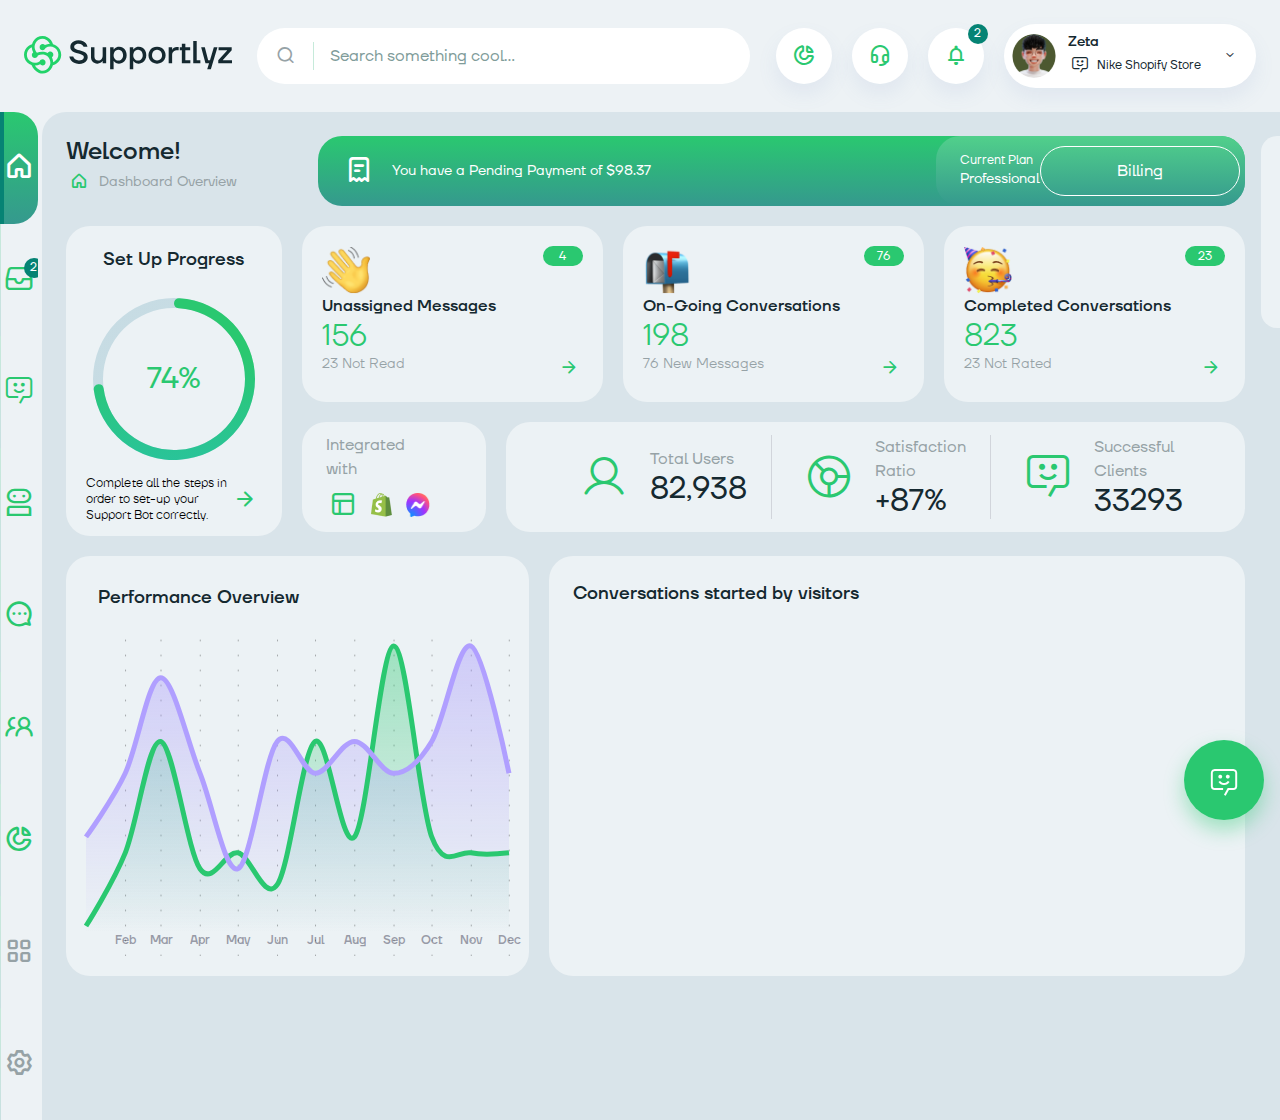
==== commit 3f32a389: "fix: Button styles and dropdown behavior" ====
--- a/src/dashboard.html
+++ b/src/dashboard.html
@@ -85,16 +85,16 @@
             <div class="account group">
 
               <!-- Account Handler -->
-              <div class="flex items-center gap-3 " id="account-handler">
+              <div class="account-handler">
                 <img
                   src="assets/images/boy.png"
                   alt="boy"
                   class="rounded-full w-11 h-11" />
                 <div>
-                  <h4 class="text-sm text-penitentiary-900">Zeta</h4>
+                  <h4 class="text-sm font-medium">Zeta</h4>
                   <p
-                    class="flex items-center gap-1 text-xs text-penitentiary-400">
-                    <span class="text-lg text-secondary-900">
+                    class="flex items-center gap-1 text-xs">
+                    <span class="text-lg">
                       <i class="icon-message"></i>
                     </span>
                     Nike Shopify Store
@@ -107,7 +107,7 @@
               </div>
 
               <!-- Account Dropdwon -->
-              <div class="w-[280px] backdrop-blur-md bg-white bg-opacity-30 rounded-2xl absolute top-[120%] z-10 overflow-hidden -left-4 hidden" id="account-dropdown">
+              <div class="account-dropdown">
                 <div class="p-3">
                   <div class="flex items-center w-10 gap-1 px-1 bg-white rounded-full">
                     <img src="assets/images/english.png" alt="flag" class="w-4 h-4 rounded-full">
@@ -121,7 +121,7 @@
                       <img src="assets/images/nike.png" alt="brand" class="w-16 h-16 mb-3 rounded-full">
                       <span class="absolute top-0 right-0 block w-4 h-4 border-2 border-white rounded-full bg-secondary-900"></span>
                     </div>
-                    <h5 class="flex items-center mb-1 font-medium">
+                    <h5 class="flex items-center gap-1 mb-1 font-medium text-penitentiary-900">
                       Nike Shopify Store
                       <span class="text-secondary-900">
                         <i class="icon-chevron text-[8px]"></i>
@@ -136,7 +136,7 @@
                 </div>
                 <div class="p-4 bg-white rounded-t-2xl">
                   <div class="flex items-center justify-between mb-3">
-                    <h5 class="text-sm font-medium">Status</h5>
+                    <h5 class="text-sm font-medium text-penitentiary-900">Status</h5>
                     <div class="flex gap-3 -mt-12">
                       <button class="button-icon-small">
                         <i class="icon-magnet"></i>
@@ -149,12 +149,12 @@
                     </div>
                   </div>
                   <div class="relative">
-                    <div class="flex items-center justify-between h-10 px-4 mb-3 border-2 rounded-full border-secondary-500 text-secondary-900"  id="status-handler">
-                      <p class="text-sm">Connected</p>
+                    <div class="status">
+                      <p class="text-sm font-medium text-secondary-900">Connected</p>
                       <span class="text-secondary-900 text-[8px]"><i class="icon-chevron"></i></span>
                     </div>
 
-                    <div class="absolute w-full bg-white rounded-3xl top-[120%] p-3 shadow-gray-20 hidden" id="status-dropdown">
+                    <div class="status-dropdown">
                       <button class="mb-2 button-gray-small">
                         Connected
                       </button>
@@ -167,16 +167,20 @@
                     </div>
                   </div>
                   <div class="flex items-center justify-between mb-3">
-                    <h5 class="py-2 font-medium">Operators</h5>
+                    <h5 class="py-2 font-medium text-penitentiary-900">Operators</h5>
                      <span class="flex items-center justify-center w-10 h-5 text-xs text-white rounded-full line-normal bg-secondary-900">22</span>
                   </div>
 
                   <div class="flex items-center gap-2 mb-2 last:mb-0">
                     <img src="assets/images/boy.png" alt="user" class="w-5 h-5 rounded-full">
-                    <h6 class="text-xs font-medium text-penitentiary-900">Zeta</h6>
-                  </div>
-
-                  <button class="flex items-center justify-center gap-2 mb-3 text-sm cursor-pointer text-secondary-900">
+                    <h6 class="text-xs font-semibold text-penitentiary-900">Zeta</h6>
+                  </div>
+                  <div class="flex items-center gap-2 mb-2 last:mb-0">
+                    <img src="assets/images/girl.png" alt="user" class="w-5 h-5 rounded-full">
+                    <h6 class="text-xs transition text-penitentiary-900 hover:font-semibold">Cilia</h6>
+                  </div>
+
+                  <button class="flex items-center justify-center gap-2 mb-3 text-sm transition cursor-pointer text-secondary-900 hover:text-tertiary-900">
                     <span class="text-lg"><i class="icon-add"></i></span>
                     <p>Add new operator</p>
                   </button>
@@ -301,7 +305,7 @@
           </div>
         </div>
         <!-- <Content /> -->
-        <div class="relative w-full p-6">
+        <div class="relative w-full p-6 rounded-tl-3xl bg-geyser-200">
           <div class="flex items-start w-full gap-4">
             <div class="w-full">
               <div class="flex w-full gap-5 mb-5">
--- a/src/assets/css/main.css
+++ b/src/assets/css/main.css
@@ -618,10 +618,6 @@
   right: 2.5rem;
 }
 
-.right-2 {
-  right: 0.5rem;
-}
-
 .top-0 {
   top: 0px;
 }
@@ -636,10 +632,6 @@
 
 .top-6 {
   top: 1.5rem;
-}
-
-.top-\[120\%\] {
-  top: 120%;
 }
 
 .z-0 {
@@ -735,10 +727,6 @@
   display: grid;
 }
 
-.hidden {
-  display: none;
-}
-
 .h-0 {
   height: 0px;
 }
@@ -807,10 +795,6 @@
   height: 160px;
 }
 
-.h-\[200px\] {
-  height: 200px;
-}
-
 .h-\[300px\] {
   height: 300px;
 }
@@ -843,10 +827,6 @@
   height: 100vh;
 }
 
-.max-h-\[340px\] {
-  max-height: 340px;
-}
-
 .max-h-screen {
   max-height: 100vh;
 }
@@ -995,20 +975,12 @@
   width: 450px;
 }
 
-.w-\[490px\] {
-  width: 490px;
-}
-
 .w-\[500px\] {
   width: 500px;
 }
 
 .w-full {
   width: 100%;
-}
-
-.min-w-\[330px\] {
-  min-width: 330px;
 }
 
 .max-w-\[238px\] {
@@ -1177,10 +1149,6 @@
   overflow: hidden;
 }
 
-.overflow-scroll {
-  overflow: scroll;
-}
-
 .overflow-y-auto {
   overflow-y: auto;
 }
@@ -1224,6 +1192,14 @@
   border-top-right-radius: 1.5rem;
 }
 
+.rounded-tr-3xl {
+  border-top-right-radius: 1.5rem;
+}
+
+.rounded-tl-3xl {
+  border-top-left-radius: 1.5rem;
+}
+
 .border {
   border-width: 1px;
 }
@@ -1253,11 +1229,6 @@
   border-bottom-width: 14px;
 }
 
-.border-emerald-500 {
-  --tw-border-opacity: 1;
-  border-color: rgb(16 185 129 / var(--tw-border-opacity));
-}
-
 .border-gray-300 {
   --tw-border-opacity: 1;
   border-color: rgb(209 213 219 / var(--tw-border-opacity));
@@ -1293,16 +1264,6 @@
   border-bottom-color: rgb(255 255 255 / var(--tw-border-opacity));
 }
 
-.bg-emerald-500 {
-  --tw-bg-opacity: 1;
-  background-color: rgb(16 185 129 / var(--tw-bg-opacity));
-}
-
-.bg-emerald-900 {
-  --tw-bg-opacity: 1;
-  background-color: rgb(6 78 59 / var(--tw-bg-opacity));
-}
-
 .bg-geyser-100 {
   --tw-bg-opacity: 1;
   background-color: rgb(237 242 245 / var(--tw-bg-opacity));
@@ -1333,17 +1294,9 @@
   background-color: rgb(6 131 116 / var(--tw-bg-opacity));
 }
 
-.bg-transparent {
-  background-color: transparent;
-}
-
 .bg-white {
   --tw-bg-opacity: 1;
   background-color: rgb(255 255 255 / var(--tw-bg-opacity));
-}
-
-.bg-opacity-30 {
-  --tw-bg-opacity: 0.3;
 }
 
 .bg-opacity-50 {
@@ -1360,24 +1313,12 @@
   --tw-gradient-stops: var(--tw-gradient-from), var(--tw-gradient-to);
 }
 
-.from-\[\#53B67E\] {
-  --tw-gradient-from: #53B67E var(--tw-gradient-from-position);
-  --tw-gradient-to: rgb(83 182 126 / 0) var(--tw-gradient-to-position);
-  --tw-gradient-stops: var(--tw-gradient-from), var(--tw-gradient-to);
-}
-
 .from-\[\#FF0000\] {
   --tw-gradient-from: #FF0000 var(--tw-gradient-from-position);
   --tw-gradient-to: rgb(255 0 0 / 0) var(--tw-gradient-to-position);
   --tw-gradient-stops: var(--tw-gradient-from), var(--tw-gradient-to);
 }
 
-.from-emerald-500 {
-  --tw-gradient-from: #10b981 var(--tw-gradient-from-position);
-  --tw-gradient-to: rgb(16 185 129 / 0) var(--tw-gradient-to-position);
-  --tw-gradient-stops: var(--tw-gradient-from), var(--tw-gradient-to);
-}
-
 .from-secondary-700 {
   --tw-gradient-from: #51D08B var(--tw-gradient-from-position);
   --tw-gradient-to: rgb(81 208 139 / 0) var(--tw-gradient-to-position);
@@ -1390,10 +1331,6 @@
   --tw-gradient-stops: var(--tw-gradient-from), var(--tw-gradient-to);
 }
 
-.to-\[\#29C1AF\] {
-  --tw-gradient-to: #29C1AF var(--tw-gradient-to-position);
-}
-
 .to-\[\#915EFF\] {
   --tw-gradient-to: #915EFF var(--tw-gradient-to-position);
 }
@@ -1636,6 +1573,10 @@
   font-weight: 500;
 }
 
+.font-semibold {
+  font-weight: 600;
+}
+
 .capitalize {
   text-transform: capitalize;
 }
@@ -1652,36 +1593,6 @@
   letter-spacing: 0.1px;
 }
 
-.text-black {
-  --tw-text-opacity: 1;
-  color: rgb(0 0 0 / var(--tw-text-opacity));
-}
-
-.text-emerald-400 {
-  --tw-text-opacity: 1;
-  color: rgb(52 211 153 / var(--tw-text-opacity));
-}
-
-.text-emerald-500 {
-  --tw-text-opacity: 1;
-  color: rgb(16 185 129 / var(--tw-text-opacity));
-}
-
-.text-gray-400 {
-  --tw-text-opacity: 1;
-  color: rgb(156 163 175 / var(--tw-text-opacity));
-}
-
-.text-gray-500 {
-  --tw-text-opacity: 1;
-  color: rgb(107 114 128 / var(--tw-text-opacity));
-}
-
-.text-gray-600 {
-  --tw-text-opacity: 1;
-  color: rgb(75 85 99 / var(--tw-text-opacity));
-}
-
 .text-penitentiary-400 {
   --tw-text-opacity: 1;
   color: rgb(150 162 166 / var(--tw-text-opacity));
@@ -1715,16 +1626,6 @@
 .text-white {
   --tw-text-opacity: 1;
   color: rgb(255 255 255 / var(--tw-text-opacity));
-}
-
-.placeholder-gray-400::-moz-placeholder {
-  --tw-placeholder-opacity: 1;
-  color: rgb(156 163 175 / var(--tw-placeholder-opacity));
-}
-
-.placeholder-gray-400::placeholder {
-  --tw-placeholder-opacity: 1;
-  color: rgb(156 163 175 / var(--tw-placeholder-opacity));
 }
 
 .opacity-0 {
@@ -1742,12 +1643,6 @@
   outline-offset: 2px;
 }
 
-.backdrop-blur-md {
-  --tw-backdrop-blur: blur(12px);
-  -webkit-backdrop-filter: var(--tw-backdrop-blur) var(--tw-backdrop-brightness) var(--tw-backdrop-contrast) var(--tw-backdrop-grayscale) var(--tw-backdrop-hue-rotate) var(--tw-backdrop-invert) var(--tw-backdrop-opacity) var(--tw-backdrop-saturate) var(--tw-backdrop-sepia);
-          backdrop-filter: var(--tw-backdrop-blur) var(--tw-backdrop-brightness) var(--tw-backdrop-contrast) var(--tw-backdrop-grayscale) var(--tw-backdrop-hue-rotate) var(--tw-backdrop-invert) var(--tw-backdrop-opacity) var(--tw-backdrop-saturate) var(--tw-backdrop-sepia);
-}
-
 .transition {
   transition-property: color, background-color, border-color, text-decoration-color, fill, stroke, opacity, box-shadow, transform, filter, -webkit-backdrop-filter;
   transition-property: color, background-color, border-color, text-decoration-color, fill, stroke, opacity, box-shadow, transform, filter, backdrop-filter;
@@ -1795,7 +1690,7 @@
 body {
   height: 100%;
   --tw-bg-opacity: 1;
-  background-color: rgb(217 228 234 / var(--tw-bg-opacity));
+  background-color: rgb(237 242 245 / var(--tw-bg-opacity));
   font-size: 1rem;
   line-height: 1.5rem;
   font-family: "TT Firs Neue Trial Var Roman";
@@ -2268,6 +2163,7 @@
   padding-bottom: 0.5rem;
   font-size: 0.875rem;
   line-height: 1.25rem;
+  font-weight: 500;
   --tw-text-opacity: 1;
   color: rgb(21 41 48 / var(--tw-text-opacity));
   transition-property: color, background-color, border-color, text-decoration-color, fill, stroke, opacity, box-shadow, transform, filter, -webkit-backdrop-filter;
@@ -2302,6 +2198,7 @@
   padding-bottom: 0.5rem;
   font-size: 0.875rem;
   line-height: 1.25rem;
+  font-weight: 500;
   --tw-text-opacity: 1;
   color: rgb(255 255 255 / var(--tw-text-opacity));
   transition-property: color, background-color, border-color, text-decoration-color, fill, stroke, opacity, box-shadow, transform, filter, -webkit-backdrop-filter;
@@ -2314,7 +2211,7 @@
 
 .button-secondary-small:hover {
   --tw-bg-opacity: 1;
-  background-color: rgb(42 200 112 / var(--tw-bg-opacity));
+  background-color: rgb(6 131 116 / var(--tw-bg-opacity));
   --tw-shadow: 0 10px 20px rgba(42, 200, 112, 0.4);
   --tw-shadow-colored: 0 10px 20px var(--tw-shadow-color);
   box-shadow: var(--tw-ring-offset-shadow, 0 0 #0000), var(--tw-ring-shadow, 0 0 #0000), var(--tw-shadow);
@@ -2334,6 +2231,7 @@
   padding-bottom: 0.5rem;
   font-size: 0.875rem;
   line-height: 1.25rem;
+  font-weight: 500;
   --tw-text-opacity: 1;
   color: rgb(255 255 255 / var(--tw-text-opacity));
   transition-property: color, background-color, border-color, text-decoration-color, fill, stroke, opacity, box-shadow, transform, filter, -webkit-backdrop-filter;
@@ -2400,6 +2298,7 @@
   padding-bottom: 0.75rem;
   font-size: 1rem;
   line-height: 1.5rem;
+  font-weight: 500;
   --tw-text-opacity: 1;
   color: rgb(255 255 255 / var(--tw-text-opacity));
   transition-property: color, background-color, border-color, text-decoration-color, fill, stroke, opacity, box-shadow, transform, filter, -webkit-backdrop-filter;
@@ -2412,7 +2311,7 @@
 
 .button-secondary:hover {
   --tw-bg-opacity: 1;
-  background-color: rgb(42 200 112 / var(--tw-bg-opacity));
+  background-color: rgb(6 131 116 / var(--tw-bg-opacity));
   --tw-shadow: 0 10px 20px rgba(42, 200, 112, 0.4);
   --tw-shadow-colored: 0 10px 20px var(--tw-shadow-color);
   box-shadow: var(--tw-ring-offset-shadow, 0 0 #0000), var(--tw-ring-shadow, 0 0 #0000), var(--tw-shadow);
@@ -2433,6 +2332,7 @@
   padding-bottom: 0.75rem;
   font-size: 1rem;
   line-height: 1.5rem;
+  font-weight: 500;
   --tw-text-opacity: 1;
   color: rgb(255 255 255 / var(--tw-text-opacity));
   transition-property: color, background-color, border-color, text-decoration-color, fill, stroke, opacity, box-shadow, transform, filter, -webkit-backdrop-filter;
@@ -2451,7 +2351,7 @@
   box-shadow: var(--tw-ring-offset-shadow, 0 0 #0000), var(--tw-ring-shadow, 0 0 #0000), var(--tw-shadow);
 }
 
-.button-elfgreen-light {
+.button-tertiary-light {
   display: flex;
   width: 100%;
   cursor: pointer;
@@ -2477,7 +2377,7 @@
   transition-duration: 500ms;
 }
 
-.button-elfgreen-light:hover {
+.button-tertiary-light:hover {
   --tw-bg-opacity: 1;
   background-color: rgb(42 200 112 / var(--tw-bg-opacity));
   --tw-text-opacity: 1;
@@ -2596,6 +2496,8 @@
   --tw-bg-opacity: 1;
   background-color: rgb(255 255 255 / var(--tw-bg-opacity));
   padding: 0.5rem;
+  --tw-text-opacity: 1;
+  color: rgb(21 41 48 / var(--tw-text-opacity));
   --tw-shadow: 0 10px 20px rgba(104, 134, 193, 0.10);
   --tw-shadow-colored: 0 10px 20px var(--tw-shadow-color);
   box-shadow: var(--tw-ring-offset-shadow, 0 0 #0000), var(--tw-ring-shadow, 0 0 #0000), var(--tw-shadow);
@@ -2604,13 +2506,153 @@
   transition-property: color, background-color, border-color, text-decoration-color, fill, stroke, opacity, box-shadow, transform, filter, backdrop-filter, -webkit-backdrop-filter;
   transition-timing-function: cubic-bezier(0.4, 0, 0.2, 1);
   transition-duration: 150ms;
-  transition-delay: 100ms;
 }
 
 .account:hover {
   --tw-shadow: 0 10px 20px rgba(42, 200, 112, 0.4);
   --tw-shadow-colored: 0 10px 20px var(--tw-shadow-color);
   box-shadow: var(--tw-ring-offset-shadow, 0 0 #0000), var(--tw-ring-shadow, 0 0 #0000), var(--tw-shadow);
+}
+
+.account-is-active {
+  position: relative;
+  cursor: pointer;
+  border-radius: 9999px;
+  --tw-bg-opacity: 1;
+  background-color: rgb(42 200 112 / var(--tw-bg-opacity));
+  padding: 0.5rem;
+  --tw-text-opacity: 1;
+  color: rgb(255 255 255 / var(--tw-text-opacity));
+  --tw-shadow: 0 10px 20px rgba(104, 134, 193, 0.10);
+  --tw-shadow-colored: 0 10px 20px var(--tw-shadow-color);
+  box-shadow: var(--tw-ring-offset-shadow, 0 0 #0000), var(--tw-ring-shadow, 0 0 #0000), var(--tw-shadow);
+  transition-property: color, background-color, border-color, text-decoration-color, fill, stroke, opacity, box-shadow, transform, filter, -webkit-backdrop-filter;
+  transition-property: color, background-color, border-color, text-decoration-color, fill, stroke, opacity, box-shadow, transform, filter, backdrop-filter;
+  transition-property: color, background-color, border-color, text-decoration-color, fill, stroke, opacity, box-shadow, transform, filter, backdrop-filter, -webkit-backdrop-filter;
+  transition-timing-function: cubic-bezier(0.4, 0, 0.2, 1);
+  transition-duration: 150ms;
+}
+
+.account-is-active:hover {
+  --tw-shadow: 0 10px 20px rgba(42, 200, 112, 0.4);
+  --tw-shadow-colored: 0 10px 20px var(--tw-shadow-color);
+  box-shadow: var(--tw-ring-offset-shadow, 0 0 #0000), var(--tw-ring-shadow, 0 0 #0000), var(--tw-shadow);
+}
+
+.account-handler {
+  display: flex;
+  align-items: center;
+  gap: 0.75rem;
+}
+
+.account-dropdown {
+  visibility: hidden;
+  position: absolute;
+  top: 120%;
+  left: -1rem;
+  z-index: 10;
+  width: 280px;
+  --tw-translate-y: -50px;
+  transform: translate(var(--tw-translate-x), var(--tw-translate-y)) rotate(var(--tw-rotate)) skewX(var(--tw-skew-x)) skewY(var(--tw-skew-y)) scaleX(var(--tw-scale-x)) scaleY(var(--tw-scale-y));
+  overflow: hidden;
+  border-radius: 1rem;
+  background-color: rgb(255 255 255 / var(--tw-bg-opacity));
+  --tw-bg-opacity: 0.3;
+  opacity: 0;
+  --tw-backdrop-blur: blur(12px);
+  -webkit-backdrop-filter: var(--tw-backdrop-blur) var(--tw-backdrop-brightness) var(--tw-backdrop-contrast) var(--tw-backdrop-grayscale) var(--tw-backdrop-hue-rotate) var(--tw-backdrop-invert) var(--tw-backdrop-opacity) var(--tw-backdrop-saturate) var(--tw-backdrop-sepia);
+          backdrop-filter: var(--tw-backdrop-blur) var(--tw-backdrop-brightness) var(--tw-backdrop-contrast) var(--tw-backdrop-grayscale) var(--tw-backdrop-hue-rotate) var(--tw-backdrop-invert) var(--tw-backdrop-opacity) var(--tw-backdrop-saturate) var(--tw-backdrop-sepia);
+  transition-property: color, background-color, border-color, text-decoration-color, fill, stroke, opacity, box-shadow, transform, filter, -webkit-backdrop-filter;
+  transition-property: color, background-color, border-color, text-decoration-color, fill, stroke, opacity, box-shadow, transform, filter, backdrop-filter;
+  transition-property: color, background-color, border-color, text-decoration-color, fill, stroke, opacity, box-shadow, transform, filter, backdrop-filter, -webkit-backdrop-filter;
+  transition-timing-function: cubic-bezier(0.4, 0, 0.2, 1);
+  transition-duration: 150ms;
+}
+
+.account-dropdown-is-active {
+  visibility: visible;
+  position: absolute;
+  top: 120%;
+  left: -1rem;
+  z-index: 10;
+  width: 280px;
+  --tw-translate-y: 0px;
+  transform: translate(var(--tw-translate-x), var(--tw-translate-y)) rotate(var(--tw-rotate)) skewX(var(--tw-skew-x)) skewY(var(--tw-skew-y)) scaleX(var(--tw-scale-x)) scaleY(var(--tw-scale-y));
+  overflow: hidden;
+  border-radius: 1rem;
+  background-color: rgb(255 255 255 / var(--tw-bg-opacity));
+  --tw-bg-opacity: 0.3;
+  opacity: 1;
+  --tw-backdrop-blur: blur(12px);
+  -webkit-backdrop-filter: var(--tw-backdrop-blur) var(--tw-backdrop-brightness) var(--tw-backdrop-contrast) var(--tw-backdrop-grayscale) var(--tw-backdrop-hue-rotate) var(--tw-backdrop-invert) var(--tw-backdrop-opacity) var(--tw-backdrop-saturate) var(--tw-backdrop-sepia);
+          backdrop-filter: var(--tw-backdrop-blur) var(--tw-backdrop-brightness) var(--tw-backdrop-contrast) var(--tw-backdrop-grayscale) var(--tw-backdrop-hue-rotate) var(--tw-backdrop-invert) var(--tw-backdrop-opacity) var(--tw-backdrop-saturate) var(--tw-backdrop-sepia);
+  transition-property: color, background-color, border-color, text-decoration-color, fill, stroke, opacity, box-shadow, transform, filter, -webkit-backdrop-filter;
+  transition-property: color, background-color, border-color, text-decoration-color, fill, stroke, opacity, box-shadow, transform, filter, backdrop-filter;
+  transition-property: color, background-color, border-color, text-decoration-color, fill, stroke, opacity, box-shadow, transform, filter, backdrop-filter, -webkit-backdrop-filter;
+  transition-timing-function: cubic-bezier(0.4, 0, 0.2, 1);
+  transition-duration: 150ms;
+}
+
+/************* Status ***********/
+
+.status {
+  margin-bottom: 0.75rem;
+  display: flex;
+  height: 2.5rem;
+  align-items: center;
+  justify-content: space-between;
+  border-radius: 9999px;
+  border-width: 2px;
+  --tw-border-opacity: 1;
+  border-color: rgb(120 217 165 / var(--tw-border-opacity));
+  padding-left: 1rem;
+  padding-right: 1rem;
+  --tw-text-opacity: 1;
+  color: rgb(42 200 112 / var(--tw-text-opacity));
+}
+
+.status-dropdown {
+  visibility: hidden;
+  position: absolute;
+  top: 120%;
+  width: 100%;
+  --tw-translate-y: -50px;
+  transform: translate(var(--tw-translate-x), var(--tw-translate-y)) rotate(var(--tw-rotate)) skewX(var(--tw-skew-x)) skewY(var(--tw-skew-y)) scaleX(var(--tw-scale-x)) scaleY(var(--tw-scale-y));
+  border-radius: 1.5rem;
+  --tw-bg-opacity: 1;
+  background-color: rgb(255 255 255 / var(--tw-bg-opacity));
+  padding: 0.75rem;
+  opacity: 0;
+  --tw-shadow: 0 10px 20px rgba(104, 134, 193, 0.20);
+  --tw-shadow-colored: 0 10px 20px var(--tw-shadow-color);
+  box-shadow: var(--tw-ring-offset-shadow, 0 0 #0000), var(--tw-ring-shadow, 0 0 #0000), var(--tw-shadow);
+  transition-property: color, background-color, border-color, text-decoration-color, fill, stroke, opacity, box-shadow, transform, filter, -webkit-backdrop-filter;
+  transition-property: color, background-color, border-color, text-decoration-color, fill, stroke, opacity, box-shadow, transform, filter, backdrop-filter;
+  transition-property: color, background-color, border-color, text-decoration-color, fill, stroke, opacity, box-shadow, transform, filter, backdrop-filter, -webkit-backdrop-filter;
+  transition-timing-function: cubic-bezier(0.4, 0, 0.2, 1);
+  transition-duration: 150ms;
+}
+
+.status-dropdown-is-active {
+  visibility: visible;
+  position: absolute;
+  top: 120%;
+  width: 100%;
+  --tw-translate-y: -0px;
+  transform: translate(var(--tw-translate-x), var(--tw-translate-y)) rotate(var(--tw-rotate)) skewX(var(--tw-skew-x)) skewY(var(--tw-skew-y)) scaleX(var(--tw-scale-x)) scaleY(var(--tw-scale-y));
+  border-radius: 1.5rem;
+  --tw-bg-opacity: 1;
+  background-color: rgb(255 255 255 / var(--tw-bg-opacity));
+  padding: 0.75rem;
+  opacity: 1;
+  --tw-shadow: 0 10px 20px rgba(104, 134, 193, 0.20);
+  --tw-shadow-colored: 0 10px 20px var(--tw-shadow-color);
+  box-shadow: var(--tw-ring-offset-shadow, 0 0 #0000), var(--tw-ring-shadow, 0 0 #0000), var(--tw-shadow);
+  transition-property: color, background-color, border-color, text-decoration-color, fill, stroke, opacity, box-shadow, transform, filter, -webkit-backdrop-filter;
+  transition-property: color, background-color, border-color, text-decoration-color, fill, stroke, opacity, box-shadow, transform, filter, backdrop-filter;
+  transition-property: color, background-color, border-color, text-decoration-color, fill, stroke, opacity, box-shadow, transform, filter, backdrop-filter, -webkit-backdrop-filter;
+  transition-timing-function: cubic-bezier(0.4, 0, 0.2, 1);
+  transition-duration: 150ms;
 }
 
 /************* Notifications ***********/
@@ -2622,7 +2664,7 @@
   right: 0px;
   z-index: 10;
   min-width: 330px;
-  --tw-translate-y: -100%;
+  --tw-translate-y: -50px;
   transform: translate(var(--tw-translate-x), var(--tw-translate-y)) rotate(var(--tw-rotate)) skewX(var(--tw-skew-x)) skewY(var(--tw-skew-y)) scaleX(var(--tw-scale-x)) scaleY(var(--tw-scale-y));
   border-radius: 1rem;
   background-color: rgb(255 255 255 / var(--tw-bg-opacity));
@@ -3565,9 +3607,18 @@
   --tw-bg-opacity: 0.3;
 }
 
+.hover\:font-semibold:hover {
+  font-weight: 600;
+}
+
 .hover\:text-secondary-900:hover {
   --tw-text-opacity: 1;
   color: rgb(42 200 112 / var(--tw-text-opacity));
+}
+
+.hover\:text-tertiary-900:hover {
+  --tw-text-opacity: 1;
+  color: rgb(6 131 116 / var(--tw-text-opacity));
 }
 
 .hover\:text-white:hover {
@@ -3600,16 +3651,6 @@
   transform: translate(var(--tw-translate-x), var(--tw-translate-y)) rotate(var(--tw-rotate)) skewX(var(--tw-skew-x)) skewY(var(--tw-skew-y)) scaleX(var(--tw-scale-x)) scaleY(var(--tw-scale-y));
 }
 
-.group:hover .group-hover\:-translate-y-2 {
-  --tw-translate-y: -0.5rem;
-  transform: translate(var(--tw-translate-x), var(--tw-translate-y)) rotate(var(--tw-rotate)) skewX(var(--tw-skew-x)) skewY(var(--tw-skew-y)) scaleX(var(--tw-scale-x)) scaleY(var(--tw-scale-y));
-}
-
-.group:hover .group-hover\:-translate-y-2\.5 {
-  --tw-translate-y: -0.625rem;
-  transform: translate(var(--tw-translate-x), var(--tw-translate-y)) rotate(var(--tw-rotate)) skewX(var(--tw-skew-x)) skewY(var(--tw-skew-y)) scaleX(var(--tw-scale-x)) scaleY(var(--tw-scale-y));
-}
-
 .group:hover .group-hover\:translate-x-0 {
   --tw-translate-x: 0px;
   transform: translate(var(--tw-translate-x), var(--tw-translate-y)) rotate(var(--tw-rotate)) skewX(var(--tw-skew-x)) skewY(var(--tw-skew-y)) scaleX(var(--tw-scale-x)) scaleY(var(--tw-scale-y));
@@ -3633,11 +3674,6 @@
 .group:hover .group-hover\:bg-white {
   --tw-bg-opacity: 1;
   background-color: rgb(255 255 255 / var(--tw-bg-opacity));
-}
-
-.group:hover .group-hover\:text-emerald-500 {
-  --tw-text-opacity: 1;
-  color: rgb(16 185 129 / var(--tw-text-opacity));
 }
 
 .group:hover .group-hover\:text-secondary-900 {
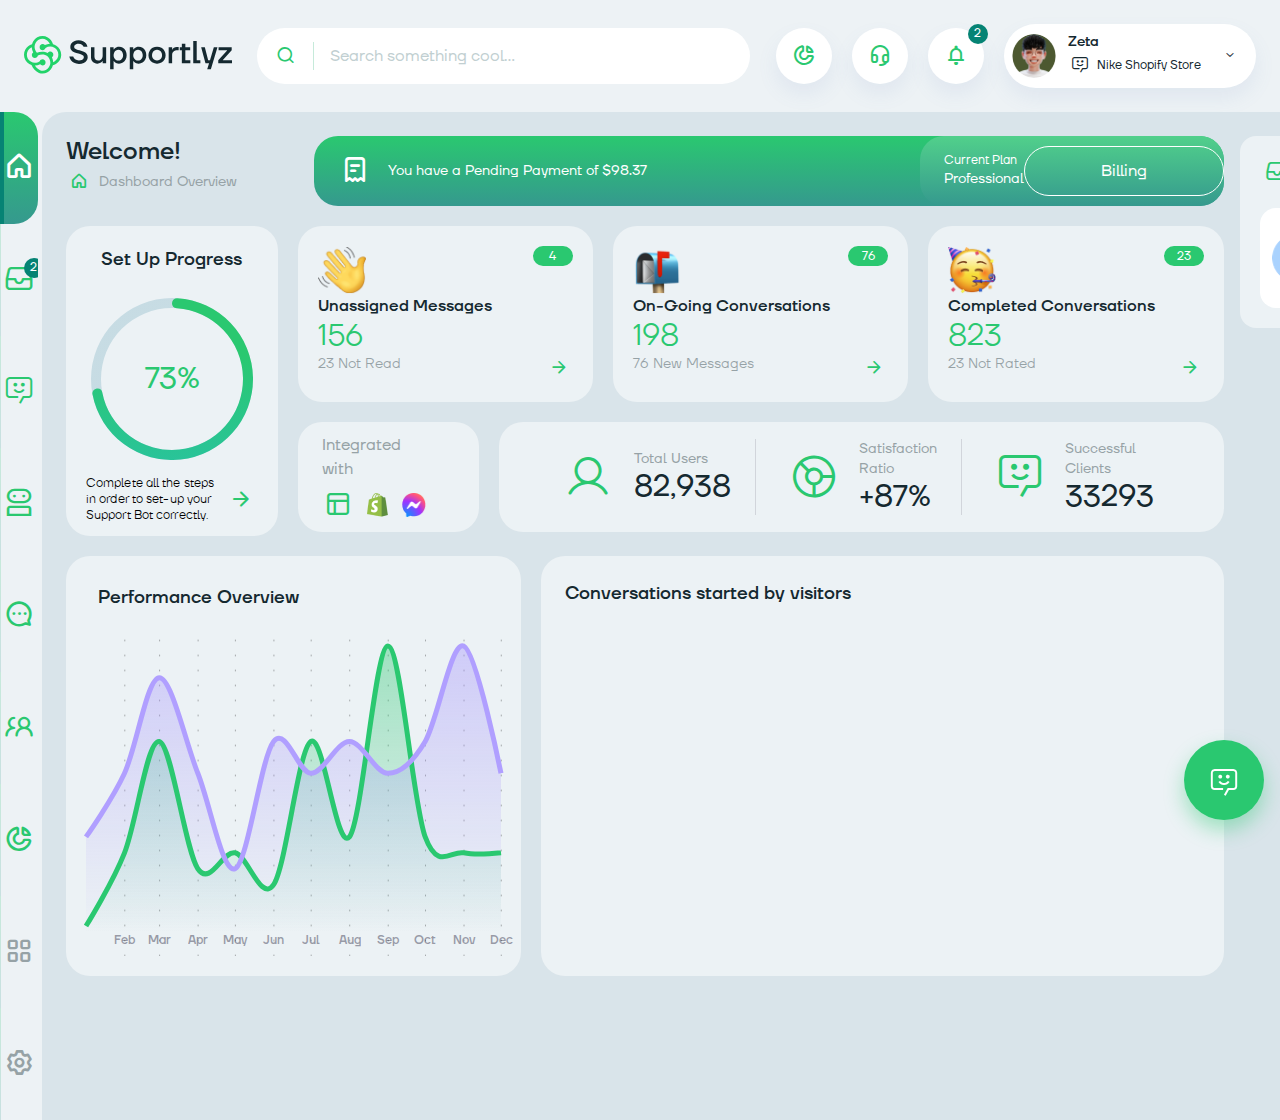
==== commit fb31b97c: "refactor: CSS classes and fix layout issues" ====
--- a/src/dashboard.html
+++ b/src/dashboard.html
@@ -149,7 +149,7 @@
                     </div>
                   </div>
                   <div class="relative">
-                    <div class="status">
+                    <div class="status-handler">
                       <p class="text-sm font-medium text-secondary-900">Connected</p>
                       <span class="text-secondary-900 text-[8px]"><i class="icon-chevron"></i></span>
                     </div>
@@ -200,8 +200,7 @@
         <!-- Sidebar -->
         <div class="bg-geyser-100 w-28">
           <div class="relative sidebar-handler">
-            <span
-              class="absolute z-20 flex items-center justify-center h-5 p-3 text-xs text-white capitalize rounded-full opacity-0 sidebar-label -top-2 left-10 bg-tertiary-900 whitespace-nowrap">
+            <span class="sidebar-label">
               Dashboard
             </span>
             <div
@@ -212,8 +211,7 @@
             </div>
           </div>
           <div class="relative sidebar-handler">
-            <span
-              class="absolute z-20 flex items-center justify-center h-5 p-3 text-xs text-white capitalize transition rounded-full opacity-0 sidebar-label -top-2 left-10 bg-tertiary-900 whitespace-nowrap">
+            <span class="sidebar-label">
               Messages
             </span>
             <div class="sidebar-item group text-secondary-900">
@@ -227,8 +225,7 @@
             </div>
           </div>
           <div class="relative sidebar-handler">
-            <span
-              class="absolute z-20 flex items-center justify-center h-5 p-3 text-xs text-white capitalize rounded-full opacity-0 -top-2 left-10 bg-tertiary-900 whitespace-nowrap sidebar-label">
+            <span class="sidebar-label">
               Chatbots
             </span>
             <div class="sidebar-item group text-secondary-900">
@@ -238,8 +235,7 @@
             </div>
           </div>
           <div class="relative sidebar-handler">
-            <span
-              class="absolute z-20 flex items-center justify-center h-5 p-3 text-xs text-white capitalize rounded-full opacity-0 -top-2 left-10 bg-tertiary-900 whitespace-nowrap sidebar-label">
+            <span class="sidebar-label">
               Sully
             </span>
             <div class="sidebar-item group text-secondary-900">
@@ -249,8 +245,7 @@
             </div>
           </div>
           <div class="relative sidebar-handler">
-            <span
-              class="absolute z-20 flex items-center justify-center h-5 p-3 text-xs text-white capitalize rounded-full opacity-0 -top-2 left-10 bg-tertiary-900 whitespace-nowrap sidebar-label">
+            <span class="sidebar-label">
               Mail Marketing
             </span>
             <div class="sidebar-item group text-secondary-900">
@@ -260,8 +255,7 @@
             </div>
           </div>
           <div class="relative sidebar-handler">
-            <span
-              class="absolute z-20 flex items-center justify-center h-5 p-3 text-xs text-white capitalize rounded-full opacity-0 -top-2 left-10 bg-tertiary-900 whitespace-nowrap sidebar-label">
+            <span class="sidebar-label">
               Leads
             </span>
             <div class="sidebar-item group text-secondary-900">
@@ -271,8 +265,7 @@
             </div>
           </div>
           <div class="relative sidebar-handler">
-            <span
-              class="absolute z-20 flex items-center justify-center h-5 p-3 text-xs text-white capitalize rounded-full opacity-0 -top-2 left-10 bg-tertiary-900 whitespace-nowrap sidebar-label">
+            <span class="sidebar-label">
               Analytics
             </span>
             <div class="sidebar-item group text-secondary-900">
@@ -282,8 +275,7 @@
             </div>
           </div>
           <div class="relative sidebar-handler">
-            <span
-              class="absolute z-20 flex items-center justify-center h-5 p-3 text-xs text-white capitalize rounded-full opacity-0 -top-2 left-10 bg-tertiary-900 whitespace-nowrap sidebar-label">
+            <span class="sidebar-label">
               Integrations
             </span>
             <div class="text-penitentiary-400 sidebar-item group">
@@ -293,8 +285,7 @@
             </div>
           </div>
           <div class="relative sidebar-handler">
-            <span
-              class="absolute z-20 flex items-center justify-center h-5 p-3 text-xs text-white capitalize rounded-full opacity-0 -top-2 left-10 bg-tertiary-900 whitespace-nowrap sidebar-label">
+            <span class="sidebar-label">
               Settings
             </span>
             <div class="text-penitentiary-400 sidebar-item group">
@@ -447,7 +438,7 @@
                     <!-- Statistics  -->
                     <div class="statistics group">
                       <div
-                        class="relative z-30 flex items-center justify-around h-full pl-10 transition translate-x-0 group-hover:-translate-x-8 [&>*:nth-child(2)]:border-x">
+                        class="relative z-30 flex items-center justify-around h-full pl-8 transition translate-x-0 group-hover:-translate-x-8 [&>*:nth-child(2)]:border-x">
                         <div
                           class="flex items-center gap-3 px-6 border-gray-300 group-hover:text-white">
                           <span
@@ -455,7 +446,7 @@
                             <i class="icon-user"></i>
                           </span>
                           <div>
-                            <p class="text-penitentiary-400 group-hover:text-white">
+                            <p class="text-sm text-penitentiary-400 group-hover:text-white">
                               Total Users
                             </p>
                             <h5
@@ -472,7 +463,7 @@
                             <i class="icon-browser"></i>
                           </span>
                           <div>
-                            <p class="text-penitentiary-400 group-hover:text-white">
+                            <p class="text-sm text-penitentiary-400 group-hover:text-white">
                               Satisfaction Ratio
                             </p>
                             <h5
@@ -489,7 +480,7 @@
                             <i class="icon-message"></i>
                           </span>
                           <div>
-                            <p class="text-penitentiary-400 group-hover:text-white">
+                            <p class="text-sm text-penitentiary-400 group-hover:text-white">
                               Successful Clients
                             </p>
                             <h5
@@ -500,7 +491,7 @@
                         </div>
 
                         <span
-                          class="text-5xl text-white transition translate-x-20 group-hover:translate-x-0">
+                          class="text-5xl text-white transition translate-x-20 group-hover:translate-x-5">
                           <i class="icon-arrow"></i>
                         </span>
                       </div>
--- a/src/assets/css/main.css
+++ b/src/assets/css/main.css
@@ -586,10 +586,6 @@
   top: -0.25rem;
 }
 
-.-top-2 {
-  top: -0.5rem;
-}
-
 .bottom-0 {
   bottom: 0px;
 }
@@ -600,10 +596,6 @@
 
 .left-0 {
   left: 0px;
-}
-
-.left-10 {
-  left: 2.5rem;
 }
 
 .left-2\/4 {
@@ -955,24 +947,16 @@
   width: 1600px;
 }
 
-.w-\[180px\] {
-  width: 180px;
-}
-
 .w-\[280px\] {
   width: 280px;
 }
 
-.w-\[350px\] {
-  width: 350px;
-}
-
 .w-\[400px\] {
   width: 400px;
 }
 
-.w-\[450px\] {
-  width: 450px;
+.w-\[490px\] {
+  width: 490px;
 }
 
 .w-\[500px\] {
@@ -1153,10 +1137,6 @@
   overflow-y: auto;
 }
 
-.whitespace-nowrap {
-  white-space: nowrap;
-}
-
 .rounded-2xl {
   border-radius: 1rem;
 }
@@ -1192,10 +1172,6 @@
   border-top-right-radius: 1.5rem;
 }
 
-.rounded-tr-3xl {
-  border-top-right-radius: 1.5rem;
-}
-
 .rounded-tl-3xl {
   border-top-left-radius: 1.5rem;
 }
@@ -1247,11 +1223,6 @@
 .border-x-transparent {
   border-left-color: transparent;
   border-right-color: transparent;
-}
-
-.border-b-secondary-500 {
-  --tw-border-opacity: 1;
-  border-bottom-color: rgb(120 217 165 / var(--tw-border-opacity));
 }
 
 .border-b-secondary-900 {
@@ -1347,6 +1318,18 @@
   --tw-gradient-to: #068374 var(--tw-gradient-to-position);
 }
 
+.bg-cover {
+  background-size: cover;
+}
+
+.bg-center {
+  background-position: center;
+}
+
+.bg-no-repeat {
+  background-repeat: no-repeat;
+}
+
 .p-1 {
   padding: 0.25rem;
 }
@@ -1467,16 +1450,16 @@
   padding-bottom: 1.25rem;
 }
 
-.pl-10 {
-  padding-left: 2.5rem;
-}
-
 .pl-16 {
   padding-left: 4rem;
 }
 
 .pl-2 {
   padding-left: 0.5rem;
+}
+
+.pl-8 {
+  padding-left: 2rem;
 }
 
 .pl-\[60px\] {
@@ -1575,10 +1558,6 @@
 
 .font-semibold {
   font-weight: 600;
-}
-
-.capitalize {
-  text-transform: capitalize;
 }
 
 .leading-4 {
@@ -2332,7 +2311,6 @@
   padding-bottom: 0.75rem;
   font-size: 1rem;
   line-height: 1.5rem;
-  font-weight: 500;
   --tw-text-opacity: 1;
   color: rgb(255 255 255 / var(--tw-text-opacity));
   transition-property: color, background-color, border-color, text-decoration-color, fill, stroke, opacity, box-shadow, transform, filter, -webkit-backdrop-filter;
@@ -2447,6 +2425,8 @@
   justify-content: center;
   font-size: 1.25rem;
   line-height: 1.75rem;
+  --tw-text-opacity: 1;
+  color: rgb(42 200 112 / var(--tw-text-opacity));
 }
 
 .search-icon::after {
@@ -2474,12 +2454,12 @@
 
 .search-input::-moz-placeholder {
   --tw-placeholder-opacity: 1;
-  color: rgb(127 156 154 / var(--tw-placeholder-opacity));
+  color: rgb(193 207 209 / var(--tw-placeholder-opacity));
 }
 
 .search-input::placeholder {
   --tw-placeholder-opacity: 1;
-  color: rgb(127 156 154 / var(--tw-placeholder-opacity));
+  color: rgb(193 207 209 / var(--tw-placeholder-opacity));
 }
 
 .search-input {
@@ -2595,7 +2575,7 @@
 
 /************* Status ***********/
 
-.status {
+.status-handler {
   margin-bottom: 0.75rem;
   display: flex;
   height: 2.5rem;
@@ -2738,7 +2718,7 @@
 /* Esta clase se usa para mostrar el chat */
 
 .chatbot-box {
-  width: 450px;
+  width: 490px;
   --tw-translate-x: 100%;
   transform: translate(var(--tw-translate-x), var(--tw-translate-y)) rotate(var(--tw-rotate)) skewX(var(--tw-skew-x)) skewY(var(--tw-skew-y)) scaleX(var(--tw-scale-x)) scaleY(var(--tw-scale-y));
   opacity: 0;
@@ -2750,7 +2730,7 @@
 }
 
 .chatbot-box-is-active {
-  width: 450px;
+  width: 490px;
   --tw-translate-x: 0px;
   transform: translate(var(--tw-translate-x), var(--tw-translate-y)) rotate(var(--tw-rotate)) skewX(var(--tw-skew-x)) skewY(var(--tw-skew-y)) scaleX(var(--tw-scale-x)) scaleY(var(--tw-scale-y));
   opacity: 1;
@@ -3129,6 +3109,64 @@
   content: var(--tw-content);
 }
 
+.sidebar-label {
+  visibility: hidden;
+  position: absolute;
+  top: -0.5rem;
+  left: 2.5rem;
+  z-index: 20;
+  display: flex;
+  height: 1.25rem;
+  align-items: center;
+  justify-content: center;
+  white-space: nowrap;
+  border-radius: 9999px;
+  --tw-bg-opacity: 1;
+  background-color: rgb(6 131 116 / var(--tw-bg-opacity));
+  padding: 0.75rem;
+  font-size: 0.75rem;
+  line-height: 1rem;
+  text-transform: capitalize;
+  --tw-text-opacity: 1;
+  color: rgb(255 255 255 / var(--tw-text-opacity));
+  opacity: 0;
+  transition-property: color, background-color, border-color, text-decoration-color, fill, stroke, opacity, box-shadow, transform, filter, -webkit-backdrop-filter;
+  transition-property: color, background-color, border-color, text-decoration-color, fill, stroke, opacity, box-shadow, transform, filter, backdrop-filter;
+  transition-property: color, background-color, border-color, text-decoration-color, fill, stroke, opacity, box-shadow, transform, filter, backdrop-filter, -webkit-backdrop-filter;
+  transition-timing-function: cubic-bezier(0.4, 0, 0.2, 1);
+  transition-duration: 150ms;
+  transition-delay: 1000ms;
+}
+
+.sidebar-label-is-active {
+  visibility: visible;
+  position: absolute;
+  top: -0.5rem;
+  left: 2.5rem;
+  z-index: 20;
+  display: flex;
+  height: 1.25rem;
+  align-items: center;
+  justify-content: center;
+  white-space: nowrap;
+  border-radius: 9999px;
+  --tw-bg-opacity: 1;
+  background-color: rgb(6 131 116 / var(--tw-bg-opacity));
+  padding: 0.75rem;
+  font-size: 0.75rem;
+  line-height: 1rem;
+  text-transform: capitalize;
+  --tw-text-opacity: 1;
+  color: rgb(255 255 255 / var(--tw-text-opacity));
+  opacity: 1;
+  transition-property: color, background-color, border-color, text-decoration-color, fill, stroke, opacity, box-shadow, transform, filter, -webkit-backdrop-filter;
+  transition-property: color, background-color, border-color, text-decoration-color, fill, stroke, opacity, box-shadow, transform, filter, backdrop-filter;
+  transition-property: color, background-color, border-color, text-decoration-color, fill, stroke, opacity, box-shadow, transform, filter, backdrop-filter, -webkit-backdrop-filter;
+  transition-timing-function: cubic-bezier(0.4, 0, 0.2, 1);
+  transition-duration: 150ms;
+  transition-delay: 1000ms;
+}
+
 /************* Statistics ***********/
 
 .statistics {
@@ -3572,12 +3610,6 @@
   background-color: rgb(243 244 246 / var(--tw-bg-opacity));
 }
 
-.after\:bg-gray-300::after {
-  content: var(--tw-content);
-  --tw-bg-opacity: 1;
-  background-color: rgb(209 213 219 / var(--tw-bg-opacity));
-}
-
 .after\:bg-tertiary-100::after {
   content: var(--tw-content);
   --tw-bg-opacity: 1;
@@ -3656,6 +3688,11 @@
   transform: translate(var(--tw-translate-x), var(--tw-translate-y)) rotate(var(--tw-rotate)) skewX(var(--tw-skew-x)) skewY(var(--tw-skew-y)) scaleX(var(--tw-scale-x)) scaleY(var(--tw-scale-y));
 }
 
+.group:hover .group-hover\:translate-x-5 {
+  --tw-translate-x: 1.25rem;
+  transform: translate(var(--tw-translate-x), var(--tw-translate-y)) rotate(var(--tw-rotate)) skewX(var(--tw-skew-x)) skewY(var(--tw-skew-y)) scaleX(var(--tw-scale-x)) scaleY(var(--tw-scale-y));
+}
+
 .group:hover .group-hover\:translate-y-0 {
   --tw-translate-y: 0px;
   transform: translate(var(--tw-translate-x), var(--tw-translate-y)) rotate(var(--tw-rotate)) skewX(var(--tw-skew-x)) skewY(var(--tw-skew-y)) scaleX(var(--tw-scale-x)) scaleY(var(--tw-scale-y));
@@ -3696,6 +3733,12 @@
 
 .peer:checked ~ .peer-checked\:opacity-100 {
   opacity: 1;
+}
+
+@media (min-width: 768px) {
+  .md\:w-\[25\%\] {
+    width: 25%;
+  }
 }
 
 .\[\&\>\*\:nth-child\(2\)\]\:border-x>*:nth-child(2) {
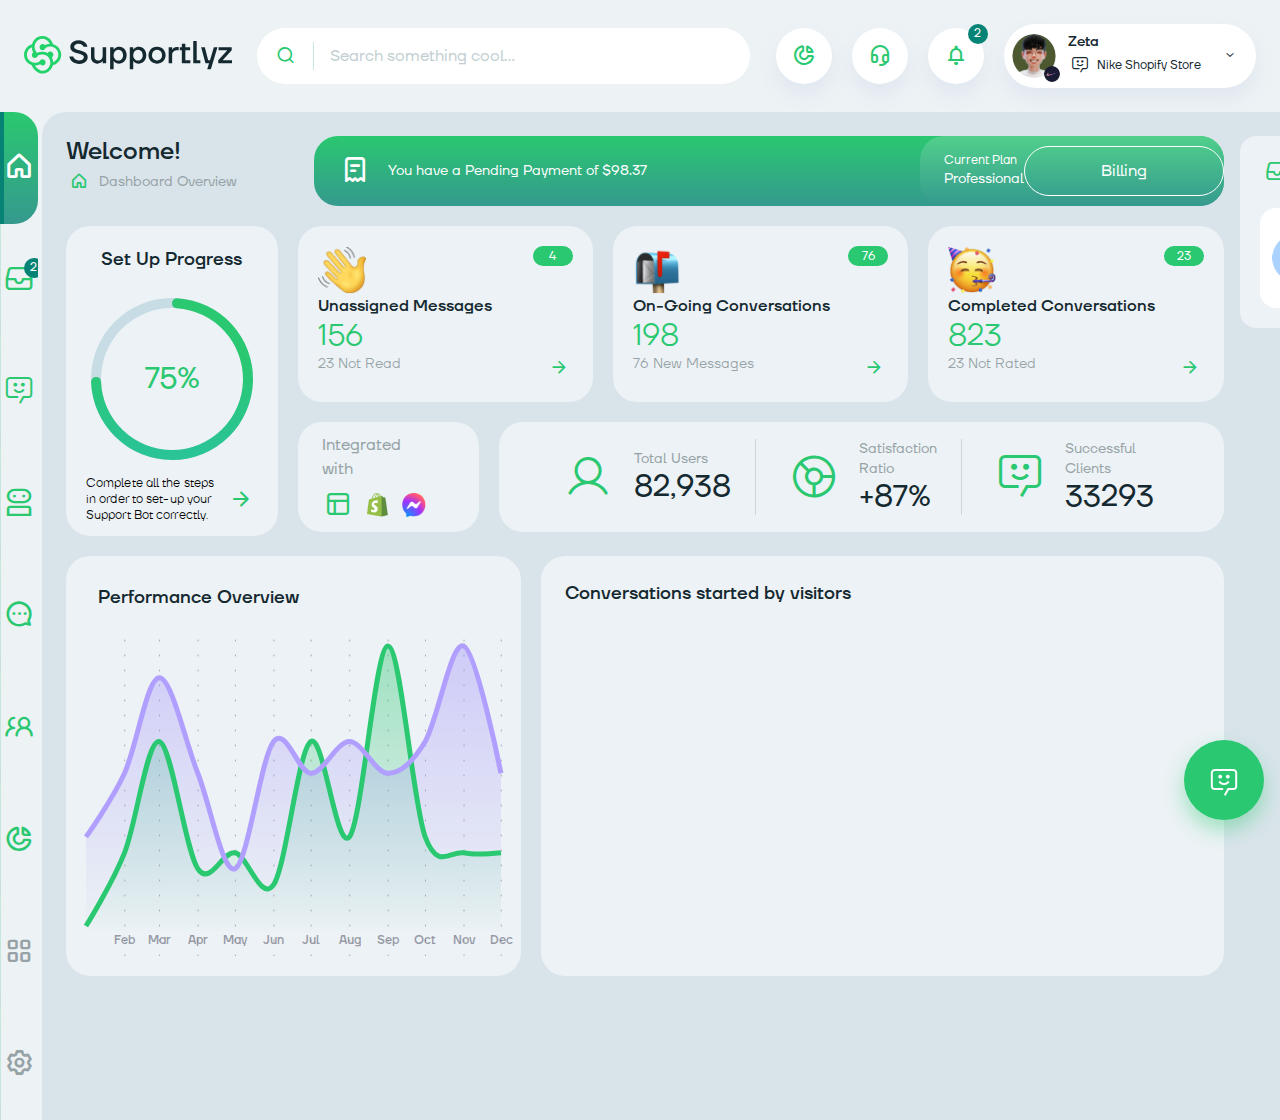
==== commit 36524dde: "feat: Update website and form styles" ====
--- a/src/dashboard.html
+++ b/src/dashboard.html
@@ -86,10 +86,18 @@
 
               <!-- Account Handler -->
               <div class="account-handler">
-                <img
-                  src="assets/images/boy.png"
-                  alt="boy"
-                  class="rounded-full w-11 h-11" />
+                <div class="relative">
+                  <img
+                    src="assets/images/boy.png"
+                    alt="boy"
+                    class="rounded-full w-11 h-11"
+                  />
+                  <img
+                    src="assets/images/nike.png"
+                    class="absolute w-4 h-4 border-white rounded-full border-1 -bottom-1 -right-1"
+                    alt="brand"
+                  />
+                </div>
                 <div>
                   <h4 class="text-sm font-medium">Zeta</h4>
                   <p
@@ -121,12 +129,36 @@
                       <img src="assets/images/nike.png" alt="brand" class="w-16 h-16 mb-3 rounded-full">
                       <span class="absolute top-0 right-0 block w-4 h-4 border-2 border-white rounded-full bg-secondary-900"></span>
                     </div>
-                    <h5 class="flex items-center gap-1 mb-1 font-medium text-penitentiary-900">
-                      Nike Shopify Store
-                      <span class="text-secondary-900">
-                        <i class="icon-chevron text-[8px]"></i>
-                      </span>
-                    </h5>
+                    <div class="relative">
+                      <h5 class="website-handler">
+                        Nike Shopify Store
+                        <span class="text-secondary-900">
+                          <i class="icon-chevron text-[8px]"></i>
+                        </span>
+                      </h5>
+                      <div class="website-dropdown">
+                        <li class="flex items-center gap-2 py-2">
+                          <img src="assets/images/nike.png" alt="brand" class="w-5 h-5 rounded-full">
+                          <p class="text-sm font-medium text-penitentiary-900 hover:text-secondary-900">Nike Shopify Store</p>
+                        </li>
+                        <li class="flex items-center gap-2 py-2">
+                          <img src="assets/images/nike-blue.png" alt="brand" class="w-5 h-5 rounded-full">
+                          <p class="text-sm font-medium text-penitentiary-900 hover:text-secondary-900">Nike Hypebeast Store</p>
+                        </li>
+                        <li class="flex items-center gap-2 py-2">
+                          <img src="assets/images/nike-red.png" alt="brand" class="w-5 h-5 rounded-full">
+                          <p class="text-sm font-medium text-penitentiary-900 hover:text-secondary-900">Just Do It Store</p>
+                        </li>
+                        <li class="flex items-center gap-2 py-2">
+                          <img src="assets/images/nike-orange.png" alt="brand" class="w-5 h-5 rounded-full">
+                          <p class="text-sm font-medium text-penitentiary-900 hover:text-secondary-900">Swoosh Store</p>
+                        </li>
+                        <button class="flex items-center justify-center gap-2 mt-2 text-sm transition cursor-pointer text-secondary-900 hover:text-tertiary-900">
+                          <span class="text-lg"><i class="icon-add"></i></span>
+                          <p>Add new website</p>
+                        </button>
+                      </div>
+                    </div>
                     <p class="flex items-center text-sm text-penitentiary-600">
                       <span class="text-base icon-invoice text-secondary-900"></span>
                       Professional Plan
--- a/src/assets/css/main.css
+++ b/src/assets/css/main.css
@@ -696,6 +696,14 @@
   margin-top: 1px;
 }
 
+.mt-5 {
+  margin-top: 1.25rem;
+}
+
+.mt-2 {
+  margin-top: 0.5rem;
+}
+
 .line-clamp-2 {
   overflow: hidden;
   display: -webkit-box;
@@ -2635,6 +2643,77 @@
   transition-duration: 150ms;
 }
 
+/************* Website ***********/
+
+.website-handler {
+  margin-bottom: 0.25rem;
+  display: flex;
+  align-items: center;
+  gap: 0.25rem;
+  font-weight: 500;
+  --tw-text-opacity: 1;
+  color: rgb(21 41 48 / var(--tw-text-opacity));
+}
+
+.website-handler:hover {
+  --tw-text-opacity: 1;
+  color: rgb(6 131 116 / var(--tw-text-opacity));
+}
+
+.website-dropdown {
+  visibility: hidden;
+  position: absolute;
+  top: 100%;
+  left: -2.5rem;
+  z-index: 20;
+  width: 230px;
+  --tw-translate-y: -50px;
+  transform: translate(var(--tw-translate-x), var(--tw-translate-y)) rotate(var(--tw-rotate)) skewX(var(--tw-skew-x)) skewY(var(--tw-skew-y)) scaleX(var(--tw-scale-x)) scaleY(var(--tw-scale-y));
+  border-radius: 0.5rem;
+  --tw-bg-opacity: 1;
+  background-color: rgb(255 255 255 / var(--tw-bg-opacity));
+  padding-left: 1.25rem;
+  padding-right: 1.25rem;
+  padding-top: 1.25rem;
+  padding-bottom: 1.25rem;
+  opacity: 0;
+  --tw-shadow: 0 10px 20px rgba(104, 134, 193, 0.20);
+  --tw-shadow-colored: 0 10px 20px var(--tw-shadow-color);
+  box-shadow: var(--tw-ring-offset-shadow, 0 0 #0000), var(--tw-ring-shadow, 0 0 #0000), var(--tw-shadow);
+  transition-property: color, background-color, border-color, text-decoration-color, fill, stroke, opacity, box-shadow, transform, filter, -webkit-backdrop-filter;
+  transition-property: color, background-color, border-color, text-decoration-color, fill, stroke, opacity, box-shadow, transform, filter, backdrop-filter;
+  transition-property: color, background-color, border-color, text-decoration-color, fill, stroke, opacity, box-shadow, transform, filter, backdrop-filter, -webkit-backdrop-filter;
+  transition-timing-function: cubic-bezier(0.4, 0, 0.2, 1);
+  transition-duration: 150ms;
+}
+
+.website-dropdown-is-active {
+  visibility: visible;
+  position: absolute;
+  top: 100%;
+  left: -2.5rem;
+  z-index: 20;
+  width: 230px;
+  --tw-translate-y: 0px;
+  transform: translate(var(--tw-translate-x), var(--tw-translate-y)) rotate(var(--tw-rotate)) skewX(var(--tw-skew-x)) skewY(var(--tw-skew-y)) scaleX(var(--tw-scale-x)) scaleY(var(--tw-scale-y));
+  border-radius: 0.5rem;
+  --tw-bg-opacity: 1;
+  background-color: rgb(255 255 255 / var(--tw-bg-opacity));
+  padding-left: 1.25rem;
+  padding-right: 1.25rem;
+  padding-top: 1.25rem;
+  padding-bottom: 1.25rem;
+  opacity: 1;
+  --tw-shadow: 0 10px 20px rgba(104, 134, 193, 0.20);
+  --tw-shadow-colored: 0 10px 20px var(--tw-shadow-color);
+  box-shadow: var(--tw-ring-offset-shadow, 0 0 #0000), var(--tw-ring-shadow, 0 0 #0000), var(--tw-shadow);
+  transition-property: color, background-color, border-color, text-decoration-color, fill, stroke, opacity, box-shadow, transform, filter, -webkit-backdrop-filter;
+  transition-property: color, background-color, border-color, text-decoration-color, fill, stroke, opacity, box-shadow, transform, filter, backdrop-filter;
+  transition-property: color, background-color, border-color, text-decoration-color, fill, stroke, opacity, box-shadow, transform, filter, backdrop-filter, -webkit-backdrop-filter;
+  transition-timing-function: cubic-bezier(0.4, 0, 0.2, 1);
+  transition-duration: 150ms;
+}
+
 /************* Notifications ***********/
 
 .notification-center {
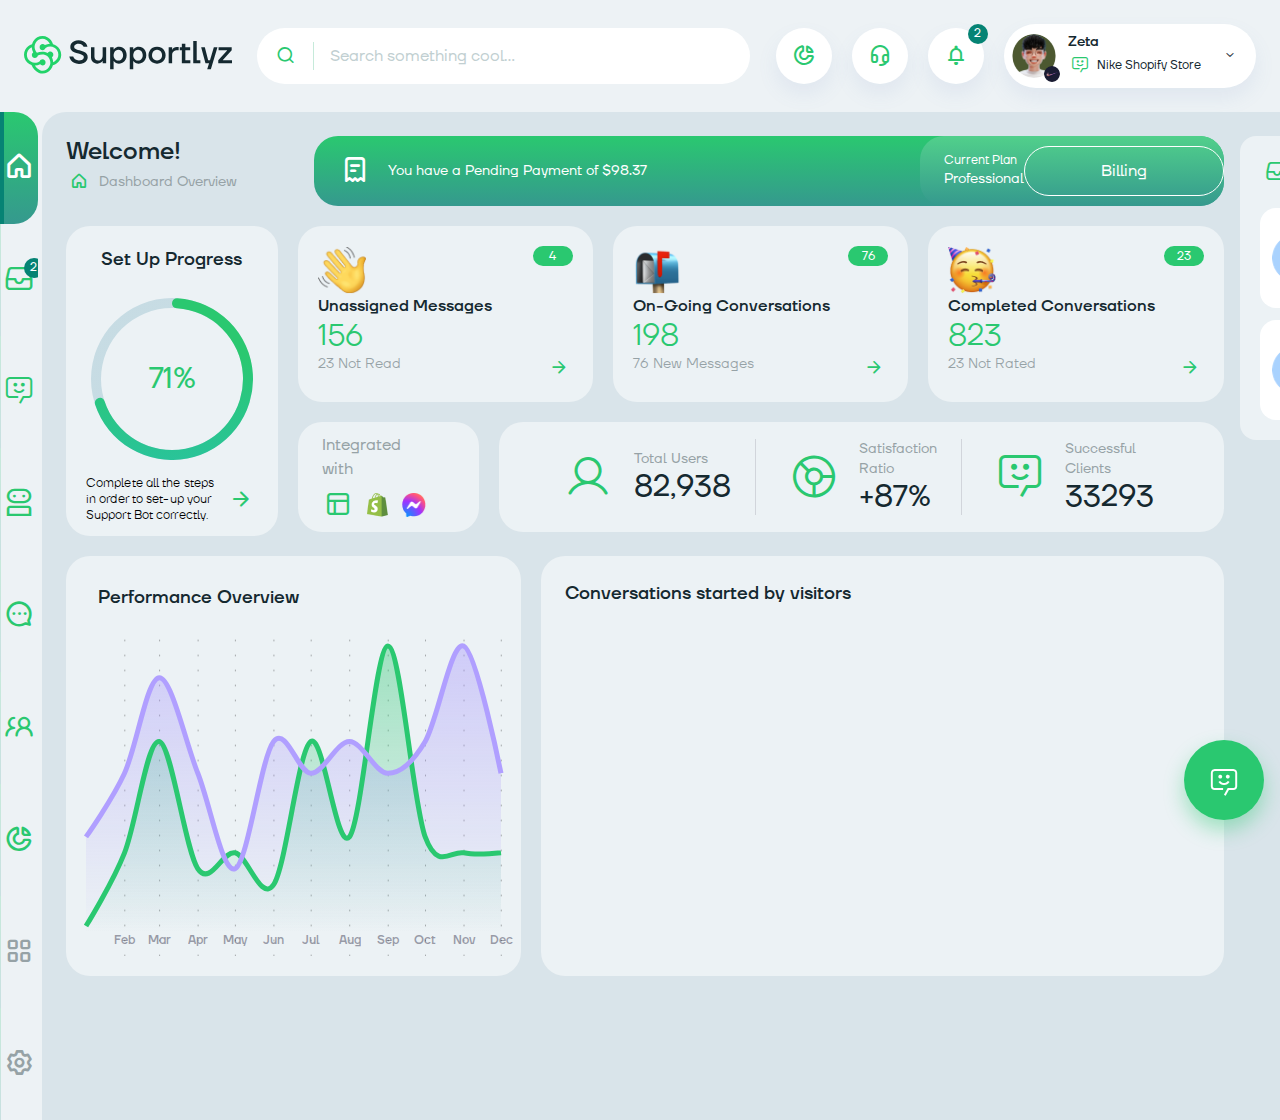
==== commit 73bca849: "refactor: Update CSS and JS files" ====
--- a/src/dashboard.html
+++ b/src/dashboard.html
@@ -85,7 +85,7 @@
             <div class="account group">
 
               <!-- Account Handler -->
-              <div class="account-handler">
+              <div class="account-handler group">
                 <div class="relative">
                   <img
                     src="assets/images/boy.png"
@@ -102,7 +102,7 @@
                   <h4 class="text-sm font-medium">Zeta</h4>
                   <p
                     class="flex items-center gap-1 text-xs">
-                    <span class="text-lg">
+                    <span class="account-message-icon">
                       <i class="icon-message"></i>
                     </span>
                     Nike Shopify Store
@@ -577,13 +577,43 @@
                   </div>
                   <div class="relative">
                     <div class="flex items-center justify-between w-full mb-1">
-                      <b class="text-sm font-medium text-penitentiary-900">Valerie Smith</b>
+                      <b class="text-sm font-medium text-penitentiary-900">Cilia Flores</b>
                       <div class="flex items-center gap-3">
                         <span class="rounded-full text-white text-[10px] w-5 h-5 bg-secondary-900 flex items-center justify-center">
                           25
                         </span>
                         <b class="flex items-center justify-center h-5 px-2 py-1 text-xs font-medium leading-none bg-gray-300 rounded-full text-penitentiary-900">
                           #39872
+                        </b>
+                      </div>
+                    </div>
+                    <p class="text-sm leading-4 text-penitentiary-400 line-clamp-2">Lorem ipsum dolor sit amet, consectetur</p>
+                  </div>
+                </div>
+
+                <!-- Message Box -->
+                <div class="items-center chatbox">
+                  <div class="relative">
+                    <img
+                      src="assets/images/girl.png"
+                      class="w-12 h-12 rounded-full max-w-fit"
+                      alt="user"
+                    />
+                    <img
+                      src="assets/images/shopify.png"
+                      class="absolute w-6 h-6 border-2 border-white rounded-full -bottom-1 -right-1"
+                      alt="brand"
+                    />
+                  </div>
+                  <div class="relative">
+                    <div class="flex items-center justify-between w-full mb-1">
+                      <b class="text-sm font-medium text-penitentiary-900">Valerie Smith</b>
+                      <div class="flex items-center gap-3">
+                        <span class="rounded-full text-white text-[10px] w-5 h-5 bg-secondary-900 flex items-center justify-center">
+                          10
+                        </span>
+                        <b class="flex items-center justify-center h-5 px-2 py-1 text-xs font-medium leading-none bg-gray-300 rounded-full text-penitentiary-900">
+                          #39850
                         </b>
                       </div>
                     </div>
--- a/src/assets/css/main.css
+++ b/src/assets/css/main.css
@@ -692,16 +692,12 @@
   margin-bottom: 2rem;
 }
 
+.mt-2 {
+  margin-top: 0.5rem;
+}
+
 .mt-px {
   margin-top: 1px;
-}
-
-.mt-5 {
-  margin-top: 1.25rem;
-}
-
-.mt-2 {
-  margin-top: 0.5rem;
 }
 
 .line-clamp-2 {
@@ -2581,6 +2577,20 @@
   transition-duration: 150ms;
 }
 
+.account-message-icon {
+  font-size: 1.125rem;
+  line-height: 1.75rem;
+  --tw-text-opacity: 1;
+  color: rgb(42 200 112 / var(--tw-text-opacity));
+}
+
+.account-message-icon-is-active {
+  font-size: 1.125rem;
+  line-height: 1.75rem;
+  --tw-text-opacity: 1;
+  color: rgb(255 255 255 / var(--tw-text-opacity));
+}
+
 /************* Status ***********/
 
 .status-handler {
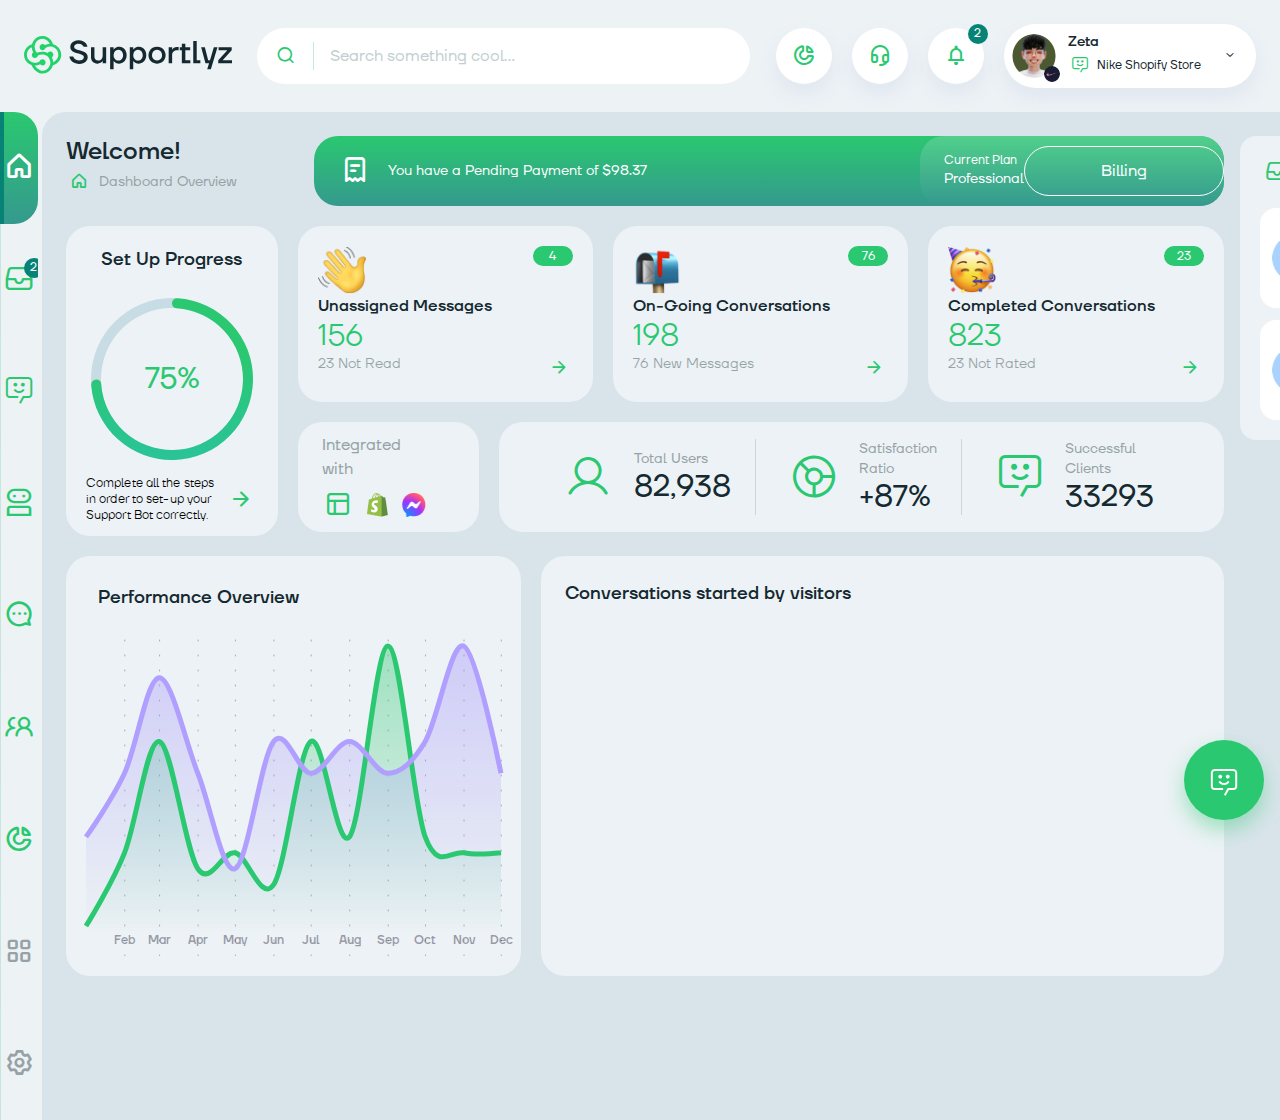
==== commit a610cd5e: "fix: Update switch styles in global and main CSS files" ====
--- a/src/dashboard.html
+++ b/src/dashboard.html
@@ -645,10 +645,10 @@
                       <div class="chatbot-notification-box">
                         <p class="text-sm text-penitentiary-900">Notifications Settings</p>
                         <div class="flex items-center gap-2">
-                          <div class="w-8 p-[2px] bg-white border rounded-full border-secondary-500 cursor-pointer">
-                            <span class="block w-3 h-3 rounded-full bg-secondary-900"></span>
+                          <div class="switch">
+                            <span class="switch-toggle"></span>
                           </div>
-                          <span class="text-sm text-secondary-900">ON</span>
+                          <span class="switch-label">OFF</span>
                         </div>
                       </div>
                     </div>
--- a/src/assets/css/main.css
+++ b/src/assets/css/main.css
@@ -3642,6 +3642,76 @@
   outline-offset: 2px;
 }
 
+.switch {
+  width: 2rem;
+  cursor: pointer;
+  border-radius: 9999px;
+  border-width: 1px;
+  --tw-border-opacity: 1;
+  border-color: rgb(172 182 186 / var(--tw-border-opacity));
+  --tw-bg-opacity: 1;
+  background-color: rgb(255 255 255 / var(--tw-bg-opacity));
+  padding: 2px;
+}
+
+.switch-is-active {
+  width: 2rem;
+  cursor: pointer;
+  border-radius: 9999px;
+  border-width: 1px;
+  --tw-border-opacity: 1;
+  border-color: rgb(120 217 165 / var(--tw-border-opacity));
+  --tw-bg-opacity: 1;
+  background-color: rgb(255 255 255 / var(--tw-bg-opacity));
+  padding: 2px;
+}
+
+.switch-label {
+  font-size: 0.875rem;
+  line-height: 1.25rem;
+  --tw-text-opacity: 1;
+  color: rgb(172 182 186 / var(--tw-text-opacity));
+}
+
+.switch-label-is-active {
+  font-size: 0.875rem;
+  line-height: 1.25rem;
+  --tw-text-opacity: 1;
+  color: rgb(42 200 112 / var(--tw-text-opacity));
+}
+
+.switch-toggle {
+  display: block;
+  height: 0.75rem;
+  width: 0.75rem;
+  --tw-translate-x: 0px;
+  transform: translate(var(--tw-translate-x), var(--tw-translate-y)) rotate(var(--tw-rotate)) skewX(var(--tw-skew-x)) skewY(var(--tw-skew-y)) scaleX(var(--tw-scale-x)) scaleY(var(--tw-scale-y));
+  border-radius: 9999px;
+  --tw-bg-opacity: 1;
+  background-color: rgb(172 182 186 / var(--tw-bg-opacity));
+  transition-property: color, background-color, border-color, text-decoration-color, fill, stroke, opacity, box-shadow, transform, filter, -webkit-backdrop-filter;
+  transition-property: color, background-color, border-color, text-decoration-color, fill, stroke, opacity, box-shadow, transform, filter, backdrop-filter;
+  transition-property: color, background-color, border-color, text-decoration-color, fill, stroke, opacity, box-shadow, transform, filter, backdrop-filter, -webkit-backdrop-filter;
+  transition-timing-function: cubic-bezier(0.4, 0, 0.2, 1);
+  transition-duration: 150ms;
+}
+
+.switch-toggle-is-active {
+  display: block;
+  height: 0.75rem;
+  width: 0.75rem;
+  --tw-translate-x: 15px;
+  transform: translate(var(--tw-translate-x), var(--tw-translate-y)) rotate(var(--tw-rotate)) skewX(var(--tw-skew-x)) skewY(var(--tw-skew-y)) scaleX(var(--tw-scale-x)) scaleY(var(--tw-scale-y));
+  border-radius: 9999px;
+  --tw-bg-opacity: 1;
+  background-color: rgb(42 200 112 / var(--tw-bg-opacity));
+  transition-property: color, background-color, border-color, text-decoration-color, fill, stroke, opacity, box-shadow, transform, filter, -webkit-backdrop-filter;
+  transition-property: color, background-color, border-color, text-decoration-color, fill, stroke, opacity, box-shadow, transform, filter, backdrop-filter;
+  transition-property: color, background-color, border-color, text-decoration-color, fill, stroke, opacity, box-shadow, transform, filter, backdrop-filter, -webkit-backdrop-filter;
+  transition-timing-function: cubic-bezier(0.4, 0, 0.2, 1);
+  transition-duration: 150ms;
+}
+
 /*********** UTILITIES ***********/
 
 .line-normal {
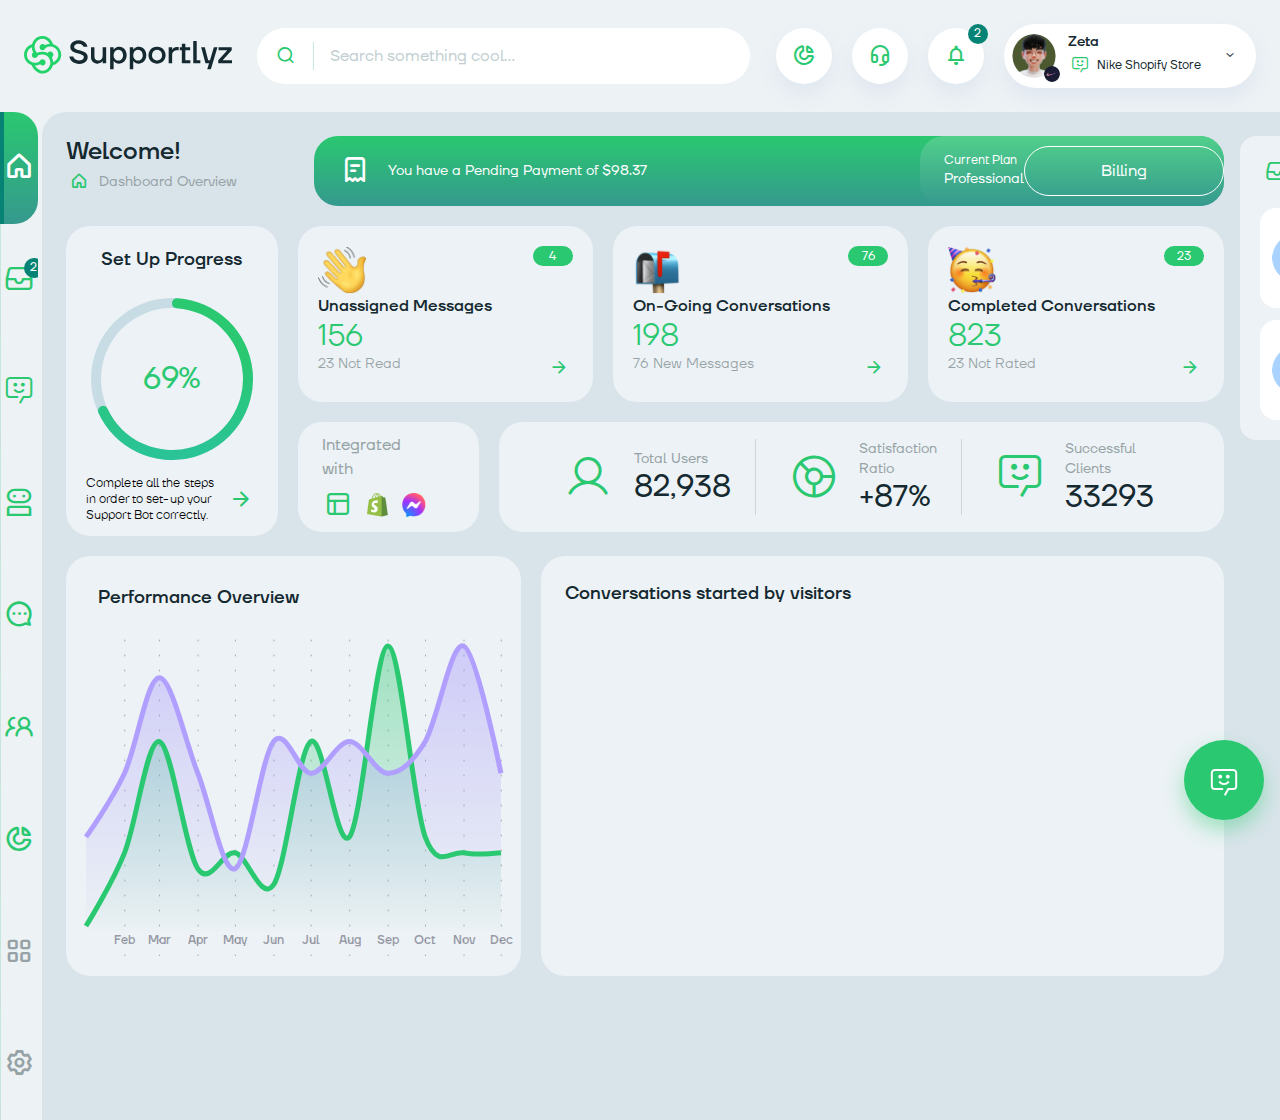
==== commit b6bb17de: "fix: Refactor CSS styles and update HTML structure" ====
--- a/src/dashboard.html
+++ b/src/dashboard.html
@@ -15,7 +15,7 @@
             <img src="assets/images/logo.svg" alt="logo" fill priority />
           </div>
           <!-- Search -->
-          <div class="search">
+          <div class="w-2/5 search">
             <div class="search-icon">
               <i class="icon-search"></i>
             </div>
@@ -716,9 +716,9 @@
                   </div>
 
                   <div class="relative">
-                    <div class="p-3 rounded-xl bg-secondary-900 max-w-[280px] mb-2 relative">
+                    <div class="chatbot-sent green-gradient">
                       <p class="text-sm text-white">Hello 🙋 let me know with anything that i can help you!</p>
-                      <div class="-rotate-90 h-0 w-0 border-x-[12px] absolute -left-4 top-6 border-x-transparent border-b-[14px] border-b-secondary-900"></div>
+                      <div class="-rotate-90 h-0 w-0 border-x-[10px] absolute -left-[15px] top-6 border-x-transparent border-b-[10px] border-b-secondary-900"></div>
                     </div>
                     <p class="text-xs text-penitentiary-500">Supportlyz - 9:39 AM</p>
                   </div>
@@ -799,82 +799,51 @@
                         <i class="icon-ball"></i>
                       </span>
                     </div>
-                    <div class="relative h-12 mb-3 overflow-hidden bg-white rounded-full">
-                      <span class="absolute top-0 left-0 flex items-center justify-center h-full px-3 text-xl bg-white text-secondary-900 after:content-[''] after:absolute after:right-1 after-top-0 after:w-px after:h-5 after:bg-gray-100">
+                    <div class="w-full mb-4 search">
+                      <div class="search-icon">
                         <i class="icon-search"></i>
-                      </span>
-                      <input type="text" placeholder="Search here" class="w-full h-full text-xs text-penitentiary-600 outline-none pl-[60px]">
+                      </div>
+                      <input
+                        type="text"
+                        placeholder="Search here"
+                        class="search-input"
+                      />
                     </div>
                     <p class="text-xs font-medium text-secondary-900">Frequently used</p>
                     <div class="grid items-center justify-center grid-cols-7 gap-1 py-4">
-                      <span>
-                        <img src="assets/images/emojis/1.png" alt="emoji" class="w-8 h-8">
-                      </span>
-                      <span>
-                        <img src="assets/images/emojis/2.png" alt="emoji" class="w-8 h-8">
-                      </span>
-                      <span>
-                        <img src="assets/images/emojis/3.png" alt="emoji" class="w-8 h-8">
-                      </span>
-                      <span>
-                        <img src="assets/images/emojis/4.png" alt="emoji" class="w-8 h-8">
-                      </span>
-                      <span>
-                        <img src="assets/images/emojis/5.png" alt="emoji" class="w-8 h-8">
-                      </span>
-                      <span>
-                        <img src="assets/images/emojis/6.png" alt="emoji" class="w-8 h-8">
-                      </span>
-                      <span>
-                        <img src="assets/images/emojis/7.png" alt="emoji" class="w-8 h-8">
-                      </span>
-                      <span>
-                        <img src="assets/images/emojis/8.png" alt="emoji" class="w-8 h-8">
-                      </span>
-                      <span>
-                        <img src="assets/images/emojis/9.png" alt="emoji" class="w-8 h-8">
-                      </span>
-                      <span>
-                        <img src="assets/images/emojis/10.png" alt="emoji" class="w-8 h-8">
-                      </span>
-                      <span>
-                        <img src="assets/images/emojis/11.png" alt="emoji" class="w-8 h-8">
-                      </span>
-                      <span>
-                        <img src="assets/images/emojis/12.png" alt="emoji" class="w-8 h-8">
-                      </span>
-                      <span>
-                        <img src="assets/images/emojis/13.png" alt="emoji" class="w-8 h-8">
-                      </span>
-                      <span>
-                        <img src="assets/images/emojis/14.png" alt="emoji" class="w-8 h-8">
-                      </span>
-                      <span>
-                        <img src="assets/images/emojis/15.png" alt="emoji" class="w-8 h-8">
-                      </span>
-                      <span>
-                        <img src="assets/images/emojis/16.png" alt="emoji" class="w-8 h-8">
-                      </span>
-                      <span>
-                        <img src="assets/images/emojis/17.png" alt="emoji" class="w-8 h-8">
-                      </span>
-                      <span>
-                        <img src="assets/images/emojis/18.png" alt="emoji" class="w-8 h-8">
-                      </span>
-                      <span>
-                        <img src="assets/images/emojis/19.png" alt="emoji" class="w-8 h-8">
-                      </span>
-                      <span>
-                        <img src="assets/images/emojis/20.png" alt="emoji" class="w-8 h-8">
-                      </span>
-                      <span>
-                        <img src="assets/images/emojis/21.png" alt="emoji" class="w-8 h-8">
-                      </span>
+                      <span class="text-2xl">😀</span>
+                      <span class="text-2xl">❤️</span>
+                      <span class="text-2xl">😄</span>
+                      <span class="text-2xl">😁</span>
+                      <span class="text-2xl">😆</span>
+                      <span class="text-2xl">😅</span>
+                      <span class="text-2xl">🤣</span>
+                      <span class="text-2xl">🤢</span>
+                      <span class="text-2xl">🙂</span>
+                      <span class="text-2xl">🙃</span>
+                      <span class="text-2xl">😉</span>
+                      <span class="text-2xl">😊</span>
+                      <span class="text-2xl">😇</span>
+                      <span class="text-2xl">😃</span>
+                      <span class="text-2xl">🥰</span>
+                      <span class="text-2xl">😍</span>
+                      <span class="text-2xl">🤩</span>
+                      <span class="text-2xl">😘</span>
+                      <span class="text-2xl">💩</span>
+                      <span class="text-2xl">💀</span>
+                      <span class="text-2xl">😙</span>
+                      <span class="text-2xl">😋</span>
+                      <span class="text-2xl">😛</span>
+                      <span class="text-2xl">😜</span>
+                      <span class="text-2xl">🤪</span>
+                      <span class="text-2xl">😝</span>
+                      <span class="text-2xl">🤑</span>
+                      <span class="text-2xl">🤗</span>
                     </div>
                   </div>
 
                   <!-- Chat Sent -->
-                  <button class="chatbot-send ">
+                  <button class="chatbot-send">
                     <span class="text-3xl h-7">
                       <i class="icon-send"></i>
                     </span>
--- a/src/assets/css/main.css
+++ b/src/assets/css/main.css
@@ -554,14 +554,18 @@
   bottom: -0.25rem;
 }
 
-.-left-4 {
-  left: -1rem;
+.-bottom-\[85px\] {
+  bottom: -85px;
 }
 
 .-left-5 {
   left: -1.25rem;
 }
 
+.-left-\[15px\] {
+  left: -15px;
+}
+
 .-left-\[500px\] {
   left: -500px;
 }
@@ -582,6 +586,10 @@
   right: -1.25rem;
 }
 
+.-right-\[14px\] {
+  right: -14px;
+}
+
 .-top-1 {
   top: -0.25rem;
 }
@@ -600,6 +608,10 @@
 
 .left-2\/4 {
   left: 50%;
+}
+
+.left-\[50px\] {
+  left: 50px;
 }
 
 .right-0 {
@@ -755,6 +767,10 @@
   height: 0.875rem;
 }
 
+.h-32 {
+  height: 8rem;
+}
+
 .h-4 {
   height: 1rem;
 }
@@ -775,10 +791,6 @@
   height: 1.75rem;
 }
 
-.h-8 {
-  height: 2rem;
-}
-
 .h-\[100\%\] {
   height: 100%;
 }
@@ -899,6 +911,10 @@
   width: 50%;
 }
 
+.w-32 {
+  width: 8rem;
+}
+
 .w-36 {
   width: 9rem;
 }
@@ -933,10 +949,6 @@
 
 .w-7 {
   width: 1.75rem;
-}
-
-.w-8 {
-  width: 2rem;
 }
 
 .w-80 {
@@ -1192,6 +1204,11 @@
   border-width: 2px;
 }
 
+.border-x-\[10px\] {
+  border-left-width: 10px;
+  border-right-width: 10px;
+}
+
 .border-x-\[12px\] {
   border-left-width: 12px;
   border-right-width: 12px;
@@ -1205,6 +1222,10 @@
   border-bottom-width: 2px;
 }
 
+.border-b-\[10px\] {
+  border-bottom-width: 10px;
+}
+
 .border-b-\[14px\] {
   border-bottom-width: 14px;
 }
@@ -1217,6 +1238,11 @@
 .border-secondary-500 {
   --tw-border-opacity: 1;
   border-color: rgb(120 217 165 / var(--tw-border-opacity));
+}
+
+.border-secondary-900 {
+  --tw-border-opacity: 1;
+  border-color: rgb(42 200 112 / var(--tw-border-opacity));
 }
 
 .border-white {
@@ -1358,10 +1384,6 @@
   padding: 2rem;
 }
 
-.p-\[2px\] {
-  padding: 2px;
-}
-
 .px-1 {
   padding-left: 0.25rem;
   padding-right: 0.25rem;
@@ -1466,10 +1488,6 @@
   padding-left: 2rem;
 }
 
-.pl-\[60px\] {
-  padding-left: 60px;
-}
-
 .ps-6 {
   padding-inline-start: 1.5rem;
 }
@@ -1503,6 +1521,11 @@
 
 .text-6xl {
   font-size: 3.75rem;
+  line-height: 1;
+}
+
+.text-7xl {
+  font-size: 4.5rem;
   line-height: 1;
 }
 
@@ -2375,7 +2398,6 @@
   position: relative;
   display: flex;
   height: 3.5rem;
-  width: 40%;
   align-items: center;
   overflow: hidden;
   border-radius: 9999px;
@@ -2400,7 +2422,6 @@
   position: relative;
   display: flex;
   height: 3.5rem;
-  width: 40%;
   align-items: center;
   overflow: hidden;
   border-radius: 9999px;
@@ -2830,12 +2851,21 @@
   transition-duration: 150ms;
 }
 
+.chatbot-sent {
+  position: relative;
+  margin-bottom: 0.5rem;
+  max-width: 280px;
+  border-radius: 0.75rem;
+  background-image: linear-gradient(to bottom, var(--tw-gradient-stops));
+  padding: 0.75rem;
+}
+
 /* Esta clase se usa para mostrar el box de emojis */
 
 .chatbot-emojis-box {
   visibility: hidden;
   position: absolute;
-  top: -18rem;
+  top: -20rem;
   width: 100%;
   --tw-translate-y: 100%;
   transform: translate(var(--tw-translate-x), var(--tw-translate-y)) rotate(var(--tw-rotate)) skewX(var(--tw-skew-x)) skewY(var(--tw-skew-y)) scaleX(var(--tw-scale-x)) scaleY(var(--tw-scale-y));
@@ -2855,7 +2885,7 @@
 .chatbot-emojis-box-is-active {
   visibility: visible;
   position: absolute;
-  top: -18rem;
+  top: -20rem;
   width: 100%;
   --tw-translate-y: 0px;
   transform: translate(var(--tw-translate-x), var(--tw-translate-y)) rotate(var(--tw-rotate)) skewX(var(--tw-skew-x)) skewY(var(--tw-skew-y)) scaleX(var(--tw-scale-x)) scaleY(var(--tw-scale-y));
@@ -3712,6 +3742,22 @@
   transition-duration: 150ms;
 }
 
+/************* GRADIENT ***********/
+
+.green-gradient {
+  --tw-gradient-from: #2AC870 var(--tw-gradient-from-position);
+  --tw-gradient-to: rgb(42 200 112 / 0) var(--tw-gradient-to-position);
+  --tw-gradient-stops: var(--tw-gradient-from), var(--tw-gradient-to);
+  --tw-gradient-to: #068374 var(--tw-gradient-to-position);
+}
+
+.blue-gradient {
+  --tw-gradient-from: #13DDEA var(--tw-gradient-from-position);
+  --tw-gradient-to: rgb(19 221 234 / 0) var(--tw-gradient-to-position);
+  --tw-gradient-stops: var(--tw-gradient-from), var(--tw-gradient-to);
+  --tw-gradient-to: #915EFF var(--tw-gradient-to-position);
+}
+
 /*********** UTILITIES ***********/
 
 .line-normal {
@@ -3746,11 +3792,6 @@
 .after\:z-20::after {
   content: var(--tw-content);
   z-index: 20;
-}
-
-.after\:h-5::after {
-  content: var(--tw-content);
-  height: 1.25rem;
 }
 
 .after\:h-8::after {
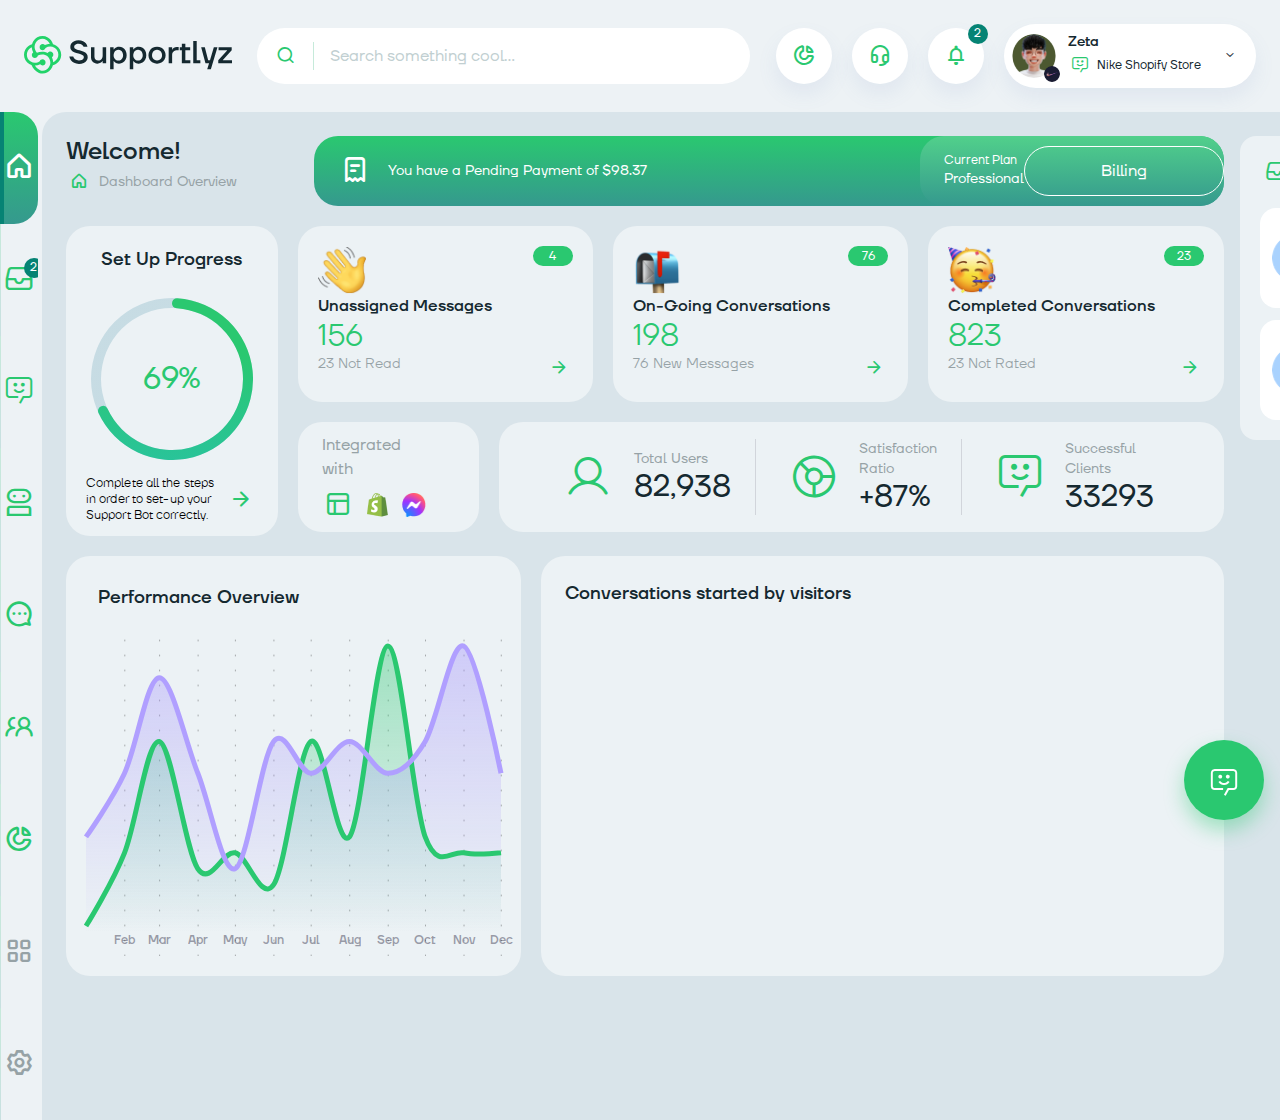
==== commit 241dafed: "refactor: Refactor input containers in HTML files" ====
--- a/src/dashboard.html
+++ b/src/dashboard.html
@@ -129,6 +129,8 @@
                       <img src="assets/images/nike.png" alt="brand" class="w-16 h-16 mb-3 rounded-full">
                       <span class="absolute top-0 right-0 block w-4 h-4 border-2 border-white rounded-full bg-secondary-900"></span>
                     </div>
+
+                    <!-- Account Website -->
                     <div class="relative">
                       <h5 class="website-handler">
                         Nike Shopify Store
@@ -180,6 +182,8 @@
                       </a>
                     </div>
                   </div>
+
+                  <!-- Account Status -->
                   <div class="relative">
                     <div class="status-handler">
                       <p class="text-sm font-medium text-secondary-900">Connected</p>
@@ -198,6 +202,8 @@
                       </button>
                     </div>
                   </div>
+
+                  <!-- Account Operators -->
                   <div class="flex items-center justify-between mb-3">
                     <h5 class="py-2 font-medium text-penitentiary-900">Operators</h5>
                      <span class="flex items-center justify-center w-10 h-5 text-xs text-white rounded-full line-normal bg-secondary-900">22</span>
--- a/src/assets/css/main.css
+++ b/src/assets/css/main.css
@@ -554,10 +554,6 @@
   bottom: -0.25rem;
 }
 
-.-bottom-\[85px\] {
-  bottom: -85px;
-}
-
 .-left-5 {
   left: -1.25rem;
 }
@@ -608,10 +604,6 @@
 
 .left-2\/4 {
   left: 50%;
-}
-
-.left-\[50px\] {
-  left: 50px;
 }
 
 .right-0 {
@@ -767,10 +759,6 @@
   height: 0.875rem;
 }
 
-.h-32 {
-  height: 8rem;
-}
-
 .h-4 {
   height: 1rem;
 }
@@ -779,10 +767,6 @@
   height: 1.25rem;
 }
 
-.h-56 {
-  height: 14rem;
-}
-
 .h-6 {
   height: 1.5rem;
 }
@@ -823,6 +807,10 @@
   height: 420px;
 }
 
+.h-\[50px\] {
+  height: 50px;
+}
+
 .h-\[70px\] {
   height: 70px;
 }
@@ -911,10 +899,6 @@
   width: 50%;
 }
 
-.w-32 {
-  width: 8rem;
-}
-
 .w-36 {
   width: 9rem;
 }
@@ -933,10 +917,6 @@
 
 .w-52 {
   width: 13rem;
-}
-
-.w-56 {
-  width: 14rem;
 }
 
 .w-6 {
@@ -1029,6 +1009,11 @@
 
 .translate-x-20 {
   --tw-translate-x: 5rem;
+  transform: translate(var(--tw-translate-x), var(--tw-translate-y)) rotate(var(--tw-rotate)) skewX(var(--tw-skew-x)) skewY(var(--tw-skew-y)) scaleX(var(--tw-scale-x)) scaleY(var(--tw-scale-y));
+}
+
+.translate-y-0 {
+  --tw-translate-y: 0px;
   transform: translate(var(--tw-translate-x), var(--tw-translate-y)) rotate(var(--tw-rotate)) skewX(var(--tw-skew-x)) skewY(var(--tw-skew-y)) scaleX(var(--tw-scale-x)) scaleY(var(--tw-scale-y));
 }
 
@@ -1077,10 +1062,6 @@
           user-select: none;
 }
 
-.list-none {
-  list-style-type: none;
-}
-
 .grid-cols-7 {
   grid-template-columns: repeat(7, minmax(0, 1fr));
 }
@@ -1192,10 +1173,6 @@
   border-top-left-radius: 1.5rem;
 }
 
-.border {
-  border-width: 1px;
-}
-
 .border-0 {
   border-width: 0px;
 }
@@ -1238,11 +1215,6 @@
 .border-secondary-500 {
   --tw-border-opacity: 1;
   border-color: rgb(120 217 165 / var(--tw-border-opacity));
-}
-
-.border-secondary-900 {
-  --tw-border-opacity: 1;
-  border-color: rgb(42 200 112 / var(--tw-border-opacity));
 }
 
 .border-white {
@@ -1476,10 +1448,6 @@
   padding-bottom: 1.25rem;
 }
 
-.pl-16 {
-  padding-left: 4rem;
-}
-
 .pl-2 {
   padding-left: 0.5rem;
 }
@@ -1642,11 +1610,6 @@
   --tw-shadow: 0 10px 20px rgba(104, 134, 193, 0.20);
   --tw-shadow-colored: 0 10px 20px var(--tw-shadow-color);
   box-shadow: var(--tw-ring-offset-shadow, 0 0 #0000), var(--tw-ring-shadow, 0 0 #0000), var(--tw-shadow);
-}
-
-.outline-none {
-  outline: 2px solid transparent;
-  outline-offset: 2px;
 }
 
 .transition {
@@ -3622,8 +3585,7 @@
 
 .input-container {
   position: relative;
-  margin-bottom: 1rem;
-  height: 3rem;
+  height: 50px;
   overflow: hidden;
   border-radius: 9999px;
   border-width: 1px;
@@ -3639,8 +3601,7 @@
 
 .input-container-is-active {
   position: relative;
-  margin-bottom: 1rem;
-  height: 3rem;
+  height: 50px;
   overflow: hidden;
   border-radius: 9999px;
   border-width: 1px;
@@ -3664,8 +3625,8 @@
   padding-top: 0.75rem;
   padding-bottom: 0.75rem;
   padding-left: 4rem;
-  font-size: 1rem;
-  line-height: 1.5rem;
+  font-size: 0.875rem;
+  line-height: 1.25rem;
   --tw-text-opacity: 1;
   color: rgb(21 41 48 / var(--tw-text-opacity));
   outline: 2px solid transparent;
@@ -3758,6 +3719,65 @@
   --tw-gradient-to: #915EFF var(--tw-gradient-to-position);
 }
 
+/************* STEPS ***********/
+
+.experience-item {
+  position: relative;
+  display: flex;
+  height: 14rem;
+  width: 14rem;
+  list-style-type: none;
+  flex-direction: column;
+  align-items: center;
+  justify-content: center;
+  overflow: hidden;
+  border-radius: 9999px;
+  --tw-bg-opacity: 1;
+  background-color: rgb(255 255 255 / var(--tw-bg-opacity));
+  padding: 0.75rem;
+  text-align: center;
+  --tw-shadow: 0 10px 20px rgba(104, 134, 193, 0.20);
+  --tw-shadow-colored: 0 10px 20px var(--tw-shadow-color);
+  box-shadow: var(--tw-ring-offset-shadow, 0 0 #0000), var(--tw-ring-shadow, 0 0 #0000), var(--tw-shadow);
+  transition-property: color, background-color, border-color, text-decoration-color, fill, stroke, opacity, box-shadow, transform, filter, -webkit-backdrop-filter;
+  transition-property: color, background-color, border-color, text-decoration-color, fill, stroke, opacity, box-shadow, transform, filter, backdrop-filter;
+  transition-property: color, background-color, border-color, text-decoration-color, fill, stroke, opacity, box-shadow, transform, filter, backdrop-filter, -webkit-backdrop-filter;
+  transition-timing-function: cubic-bezier(0.4, 0, 0.2, 1);
+  transition-duration: 150ms;
+}
+
+.experience-item:hover {
+  --tw-bg-opacity: 1;
+  background-color: rgb(42 200 112 / var(--tw-bg-opacity));
+}
+
+.experience-item-check {
+  position: absolute;
+  bottom: -85px;
+  left: 50px;
+  display: flex;
+  height: 8rem;
+  width: 8rem;
+  --tw-translate-y: 100%;
+  transform: translate(var(--tw-translate-x), var(--tw-translate-y)) rotate(var(--tw-rotate)) skewX(var(--tw-skew-x)) skewY(var(--tw-skew-y)) scaleX(var(--tw-scale-x)) scaleY(var(--tw-scale-y));
+  align-items: flex-start;
+  justify-content: center;
+  border-radius: 9999px;
+  --tw-bg-opacity: 1;
+  background-color: rgb(6 131 116 / var(--tw-bg-opacity));
+  padding: 0.75rem;
+  transition-property: color, background-color, border-color, text-decoration-color, fill, stroke, opacity, box-shadow, transform, filter, -webkit-backdrop-filter;
+  transition-property: color, background-color, border-color, text-decoration-color, fill, stroke, opacity, box-shadow, transform, filter, backdrop-filter;
+  transition-property: color, background-color, border-color, text-decoration-color, fill, stroke, opacity, box-shadow, transform, filter, backdrop-filter, -webkit-backdrop-filter;
+  transition-timing-function: cubic-bezier(0.4, 0, 0.2, 1);
+  transition-duration: 150ms;
+}
+
+.group:hover .experience-item-check {
+  --tw-translate-y: 0px;
+  transform: translate(var(--tw-translate-x), var(--tw-translate-y)) rotate(var(--tw-rotate)) skewX(var(--tw-skew-x)) skewY(var(--tw-skew-y)) scaleX(var(--tw-scale-x)) scaleY(var(--tw-scale-y));
+}
+
 /*********** UTILITIES ***********/
 
 .line-normal {
@@ -3802,12 +3822,6 @@
 .after\:w-px::after {
   content: var(--tw-content);
   width: 1px;
-}
-
-.after\:bg-gray-100::after {
-  content: var(--tw-content);
-  --tw-bg-opacity: 1;
-  background-color: rgb(243 244 246 / var(--tw-bg-opacity));
 }
 
 .after\:bg-tertiary-100::after {
@@ -3883,6 +3897,11 @@
   transform: translate(var(--tw-translate-x), var(--tw-translate-y)) rotate(var(--tw-rotate)) skewX(var(--tw-skew-x)) skewY(var(--tw-skew-y)) scaleX(var(--tw-scale-x)) scaleY(var(--tw-scale-y));
 }
 
+.group:hover .group-hover\:-translate-y-\[20px\] {
+  --tw-translate-y: -20px;
+  transform: translate(var(--tw-translate-x), var(--tw-translate-y)) rotate(var(--tw-rotate)) skewX(var(--tw-skew-x)) skewY(var(--tw-skew-y)) scaleX(var(--tw-scale-x)) scaleY(var(--tw-scale-y));
+}
+
 .group:hover .group-hover\:translate-x-0 {
   --tw-translate-x: 0px;
   transform: translate(var(--tw-translate-x), var(--tw-translate-y)) rotate(var(--tw-rotate)) skewX(var(--tw-skew-x)) skewY(var(--tw-skew-y)) scaleX(var(--tw-scale-x)) scaleY(var(--tw-scale-y));
